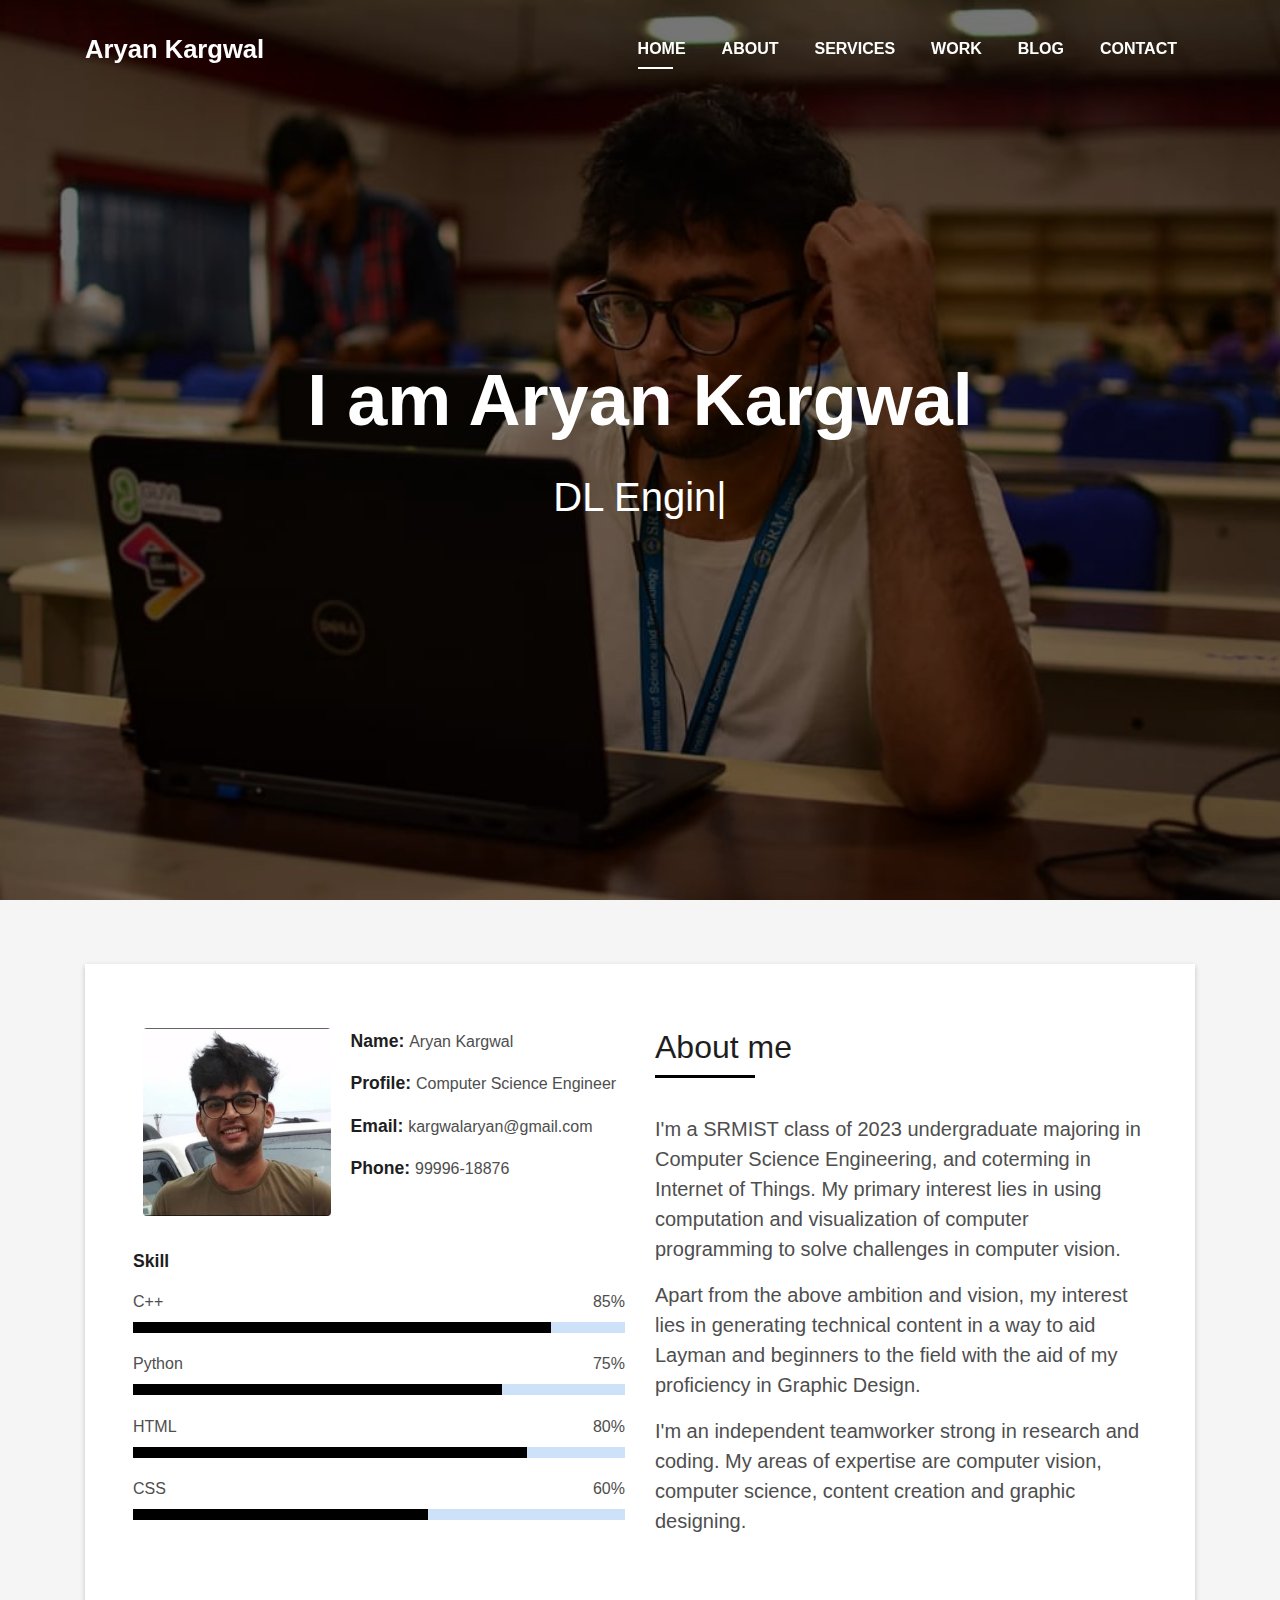
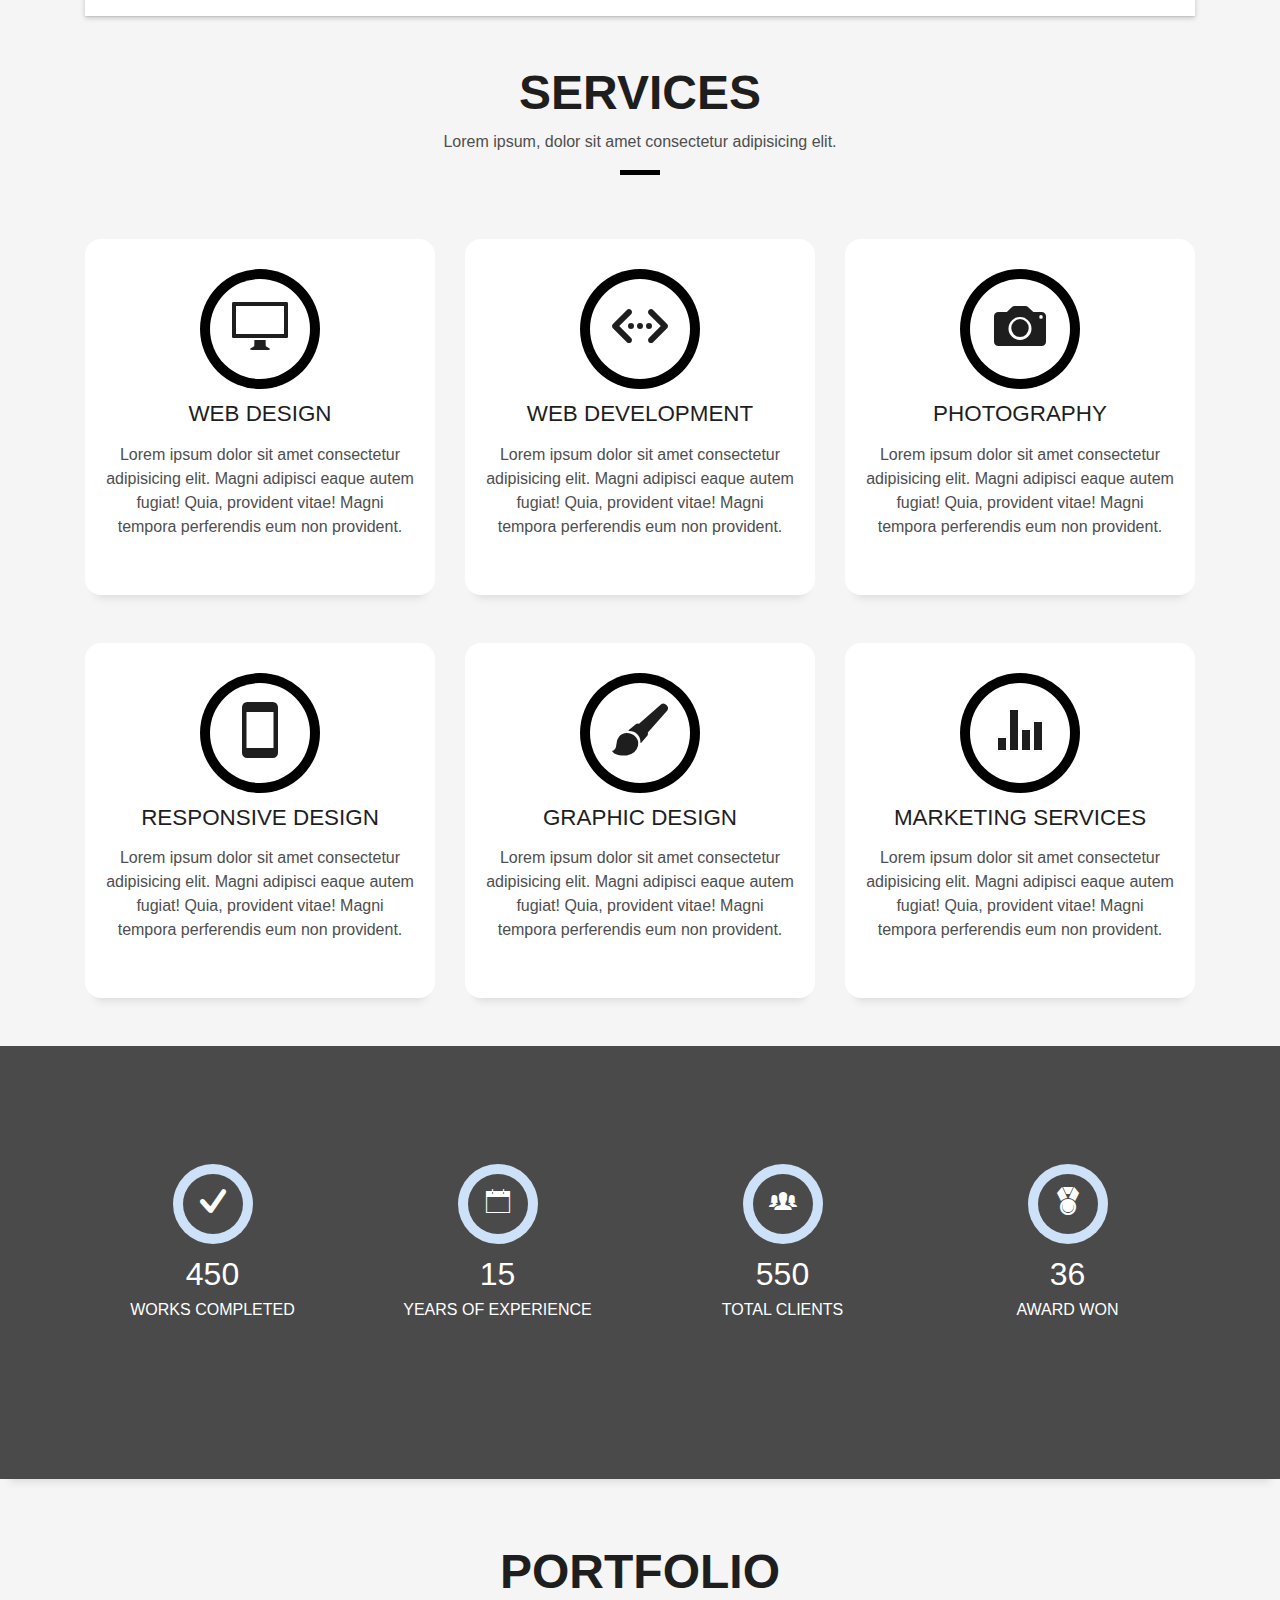
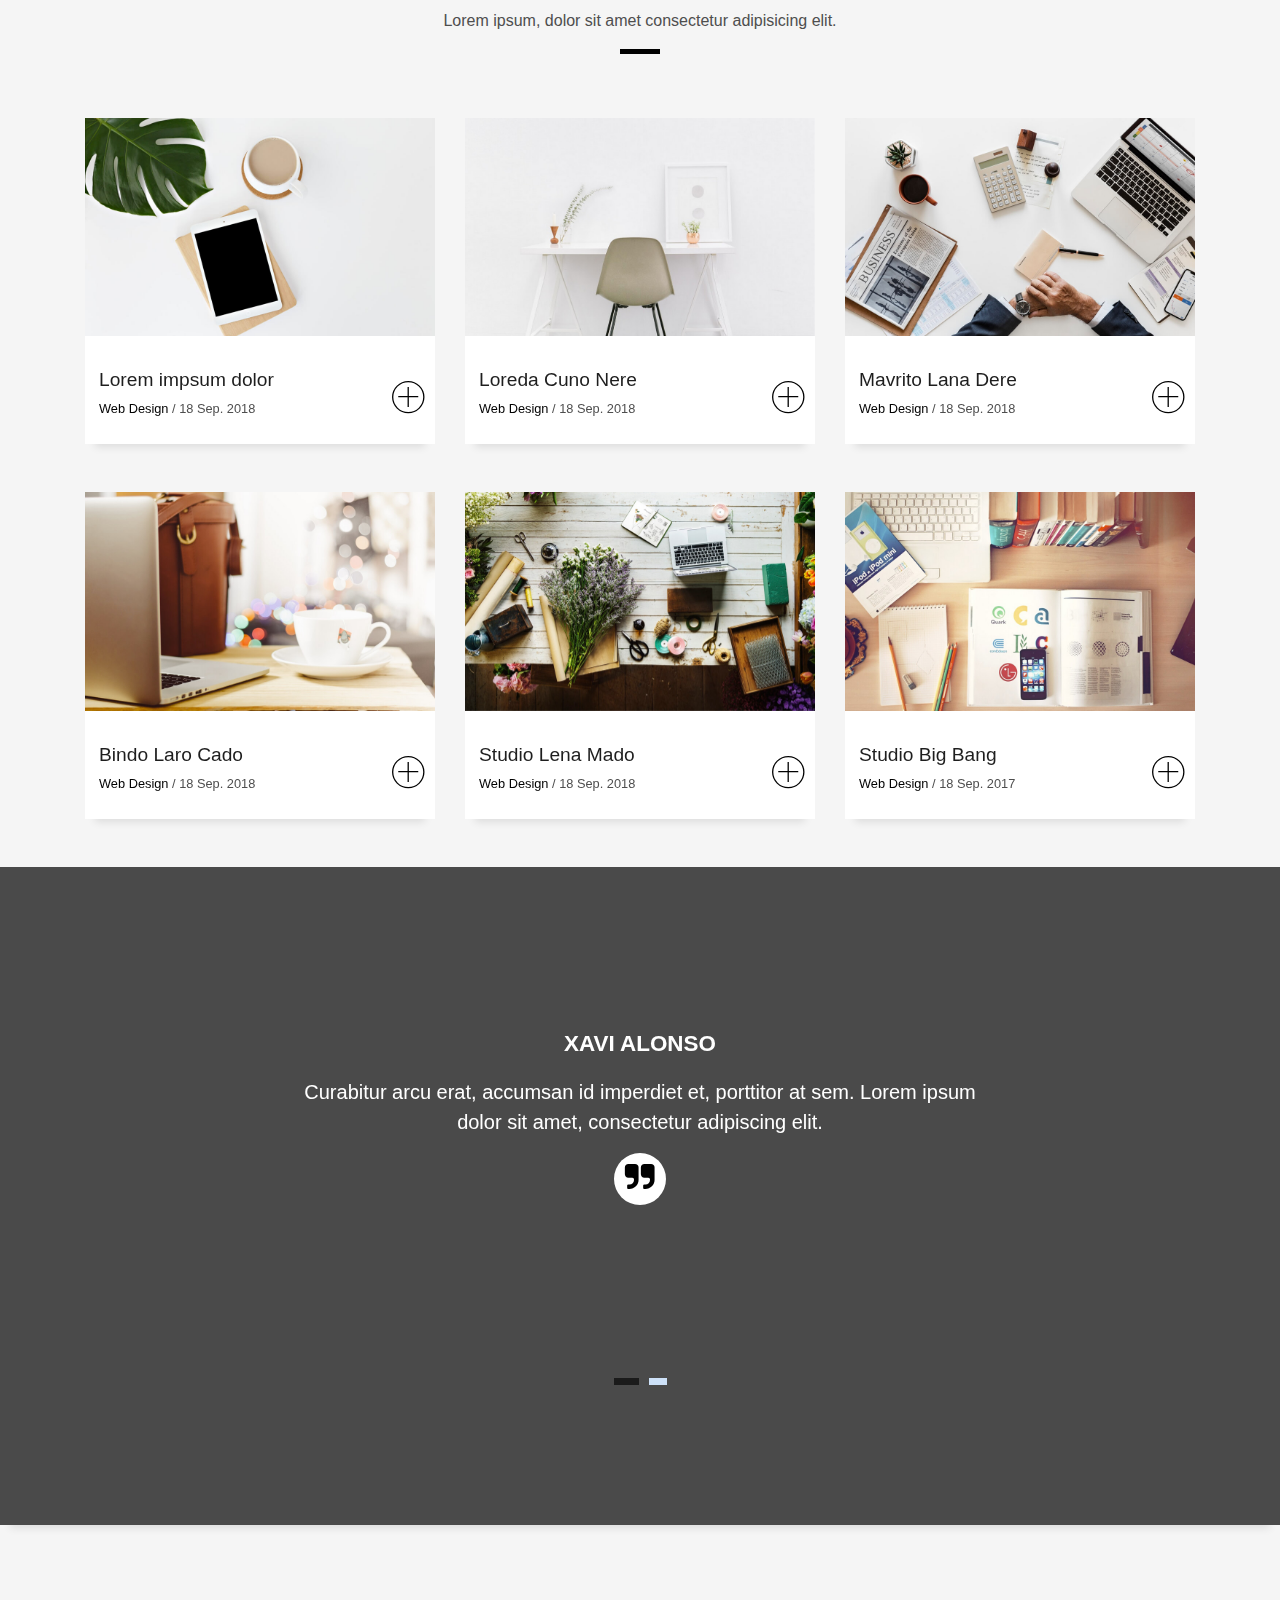
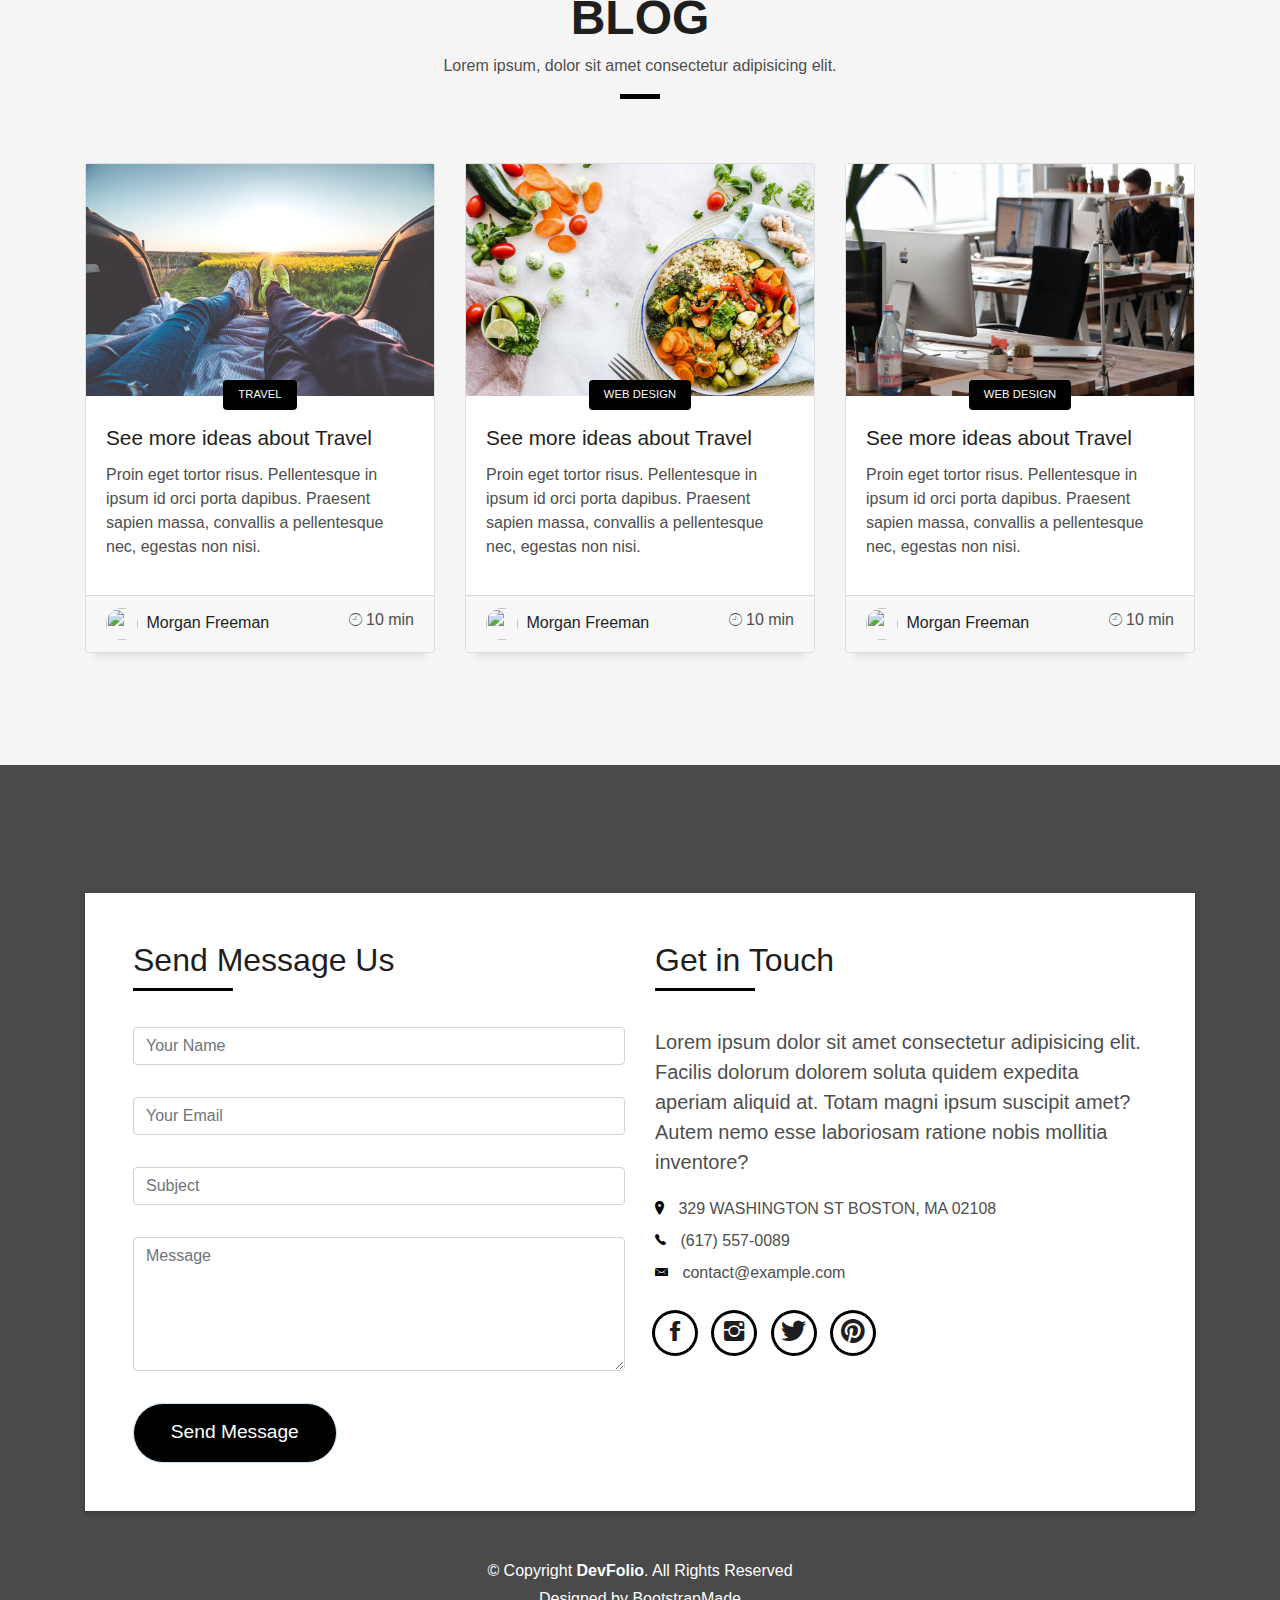
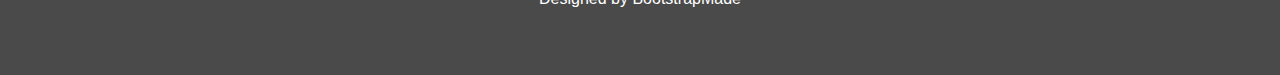
==== index.html @ 294b9dfe "about me added" ====
<!DOCTYPE html>
<html lang="en">
<head>
  <meta charset="utf-8">
  <title>Aryan Kargwal</title>
  <meta content="width=device-width, initial-scale=1.0" name="viewport">
  <meta content="" name="keywords">
  <meta content="" name="description">

  <!-- Favicons -->
  <link href="img/favicon.png" rel="icon">
  <link href="img/apple-touch-icon.png" rel="apple-touch-icon">

  <!-- Bootstrap CSS File -->
  <link href="lib/bootstrap/css/bootstrap.min.css" rel="stylesheet">

  <!-- Libraries CSS Files -->
  <link href="lib/font-awesome/css/font-awesome.min.css" rel="stylesheet">
  <link href="lib/animate/animate.min.css" rel="stylesheet">
  <link href="lib/ionicons/css/ionicons.min.css" rel="stylesheet">
  <link href="lib/owlcarousel/assets/owl.carousel.min.css" rel="stylesheet">
  <link href="lib/lightbox/css/lightbox.min.css" rel="stylesheet">

  <!-- Main Stylesheet File -->
  <link href="css/style.css" rel="stylesheet">

  <!-- =======================================================
    Theme Name: DevFolio
    Theme URL: https://bootstrapmade.com/devfolio-bootstrap-portfolio-html-template/
    Author: BootstrapMade.com
    License: https://bootstrapmade.com/license/
  ======================================================= -->
</head>

<body id="page-top">

  <!--/ Nav Star /-->
  <nav class="navbar navbar-b navbar-trans navbar-expand-md fixed-top" id="mainNav">
    <div class="container">
      <a class="navbar-brand js-scroll" href="#page-top">Aryan Kargwal</a>
      <button class="navbar-toggler collapsed" type="button" data-toggle="collapse" data-target="#navbarDefault"
        aria-controls="navbarDefault" aria-expanded="false" aria-label="Toggle navigation">
        <span></span>
        <span></span>
        <span></span>
      </button>
      <div class="navbar-collapse collapse justify-content-end" id="navbarDefault">
        <ul class="navbar-nav">
          <li class="nav-item">
            <a class="nav-link js-scroll active" href="#home">Home</a>
          </li>
          <li class="nav-item">
            <a class="nav-link js-scroll" href="#about">About</a>
          </li>
          <li class="nav-item">
            <a class="nav-link js-scroll" href="#service">Services</a>
          </li>
          <li class="nav-item">
            <a class="nav-link js-scroll" href="#work">Work</a>
          </li>
          <li class="nav-item">
            <a class="nav-link js-scroll" href="#blog">Blog</a>
          </li>
          <li class="nav-item">
            <a class="nav-link js-scroll" href="#contact">Contact</a>
          </li>
        </ul>
      </div>
    </div>
  </nav>
  <!--/ Nav End /-->

  <!--/ Intro Skew Star /-->
  <div id="home" class="intro route bg-image" style="background-image: url(img/landing.jpg)">
    <div class="overlay-itro"></div>
    <div class="intro-content display-table">
      <div class="table-cell">
        <div class="container">
          <!--<p class="display-6 color-d">Hello, world!</p>-->
          <h1 class="intro-title mb-4">I am Aryan Kargwal</h1>
          <p class="intro-subtitle"><span class="text-slider-items">DL Engineer,Software Engineer,Content Writer,Graphic Designer,Web Developer</span><strong class="text-slider"></strong></p>
          <!-- <p class="pt-3"><a class="btn btn-primary btn js-scroll px-4" href="#about" role="button">Learn More</a></p> -->
        </div>
      </div>
    </div>
  </div>
  <!--/ Intro Skew End /-->

  <section id="about" class="about-mf sect-pt4 route">
    <div class="container">
      <div class="row">
        <div class="col-sm-12">
          <div class="box-shadow-full">
            <div class="row">
              <div class="col-md-6">
                <div class="row">
                  <div class="col-sm-6 col-md-5">
                    <div class="about-img">
                      <img src="img/pfp.jpg" class="img-fluid rounded b-shadow-a" alt="">
                    </div>
                  </div>
                  <div class="col-sm-6 col-md-7">
                    <div class="about-info">
                      <p><span class="title-s">Name: </span> <span>Aryan Kargwal</span></p>
                      <p><span class="title-s">Profile: </span> <span>Computer Science Engineer</span></p>
                      <p><span class="title-s">Email: </span> <span>kargwalaryan@gmail.com</span></p>
                      <p><span class="title-s">Phone: </span> <span>99996-18876</span></p>
                    </div>
                  </div>
                </div>
                <div class="skill-mf">
                  <p class="title-s">Skill</p>
                  <span>C++</span> <span class="pull-right">85%</span>
                  <div class="progress">
                    <div class="progress-bar" role="progressbar" style="width: 85%;" aria-valuenow="85" aria-valuemin="0"
                      aria-valuemax="100"></div>
                  </div>
                  <span>Python</span> <span class="pull-right">75%</span>
                  <div class="progress">
                    <div class="progress-bar" role="progressbar" style="width: 75%" aria-valuenow="75" aria-valuemin="0"
                      aria-valuemax="100"></div>
                  </div>
                  <span>HTML</span> <span class="pull-right">80%</span>
                  <div class="progress">
                    <div class="progress-bar" role="progressbar" style="width: 80%" aria-valuenow="50" aria-valuemin="0"
                      aria-valuemax="100"></div>
                  </div>
                  <span>CSS</span> <span class="pull-right">60%</span>
                  <div class="progress">
                    <div class="progress-bar" role="progressbar" style="width: 60%" aria-valuenow="90" aria-valuemin="0"
                      aria-valuemax="100"></div>
                  </div>
                </div>
              </div>
              <div class="col-md-6">
                <div class="about-me pt-4 pt-md-0">
                  <div class="title-box-2">
                    <h5 class="title-left">
                      About me
                    </h5>
                  </div>
                  <p class="lead">
                    I'm a SRMIST class of 2023 undergraduate majoring in Computer Science Engineering, and coterming in Internet of Things. My primary interest lies in using computation and visualization of computer programming to solve challenges in computer vision.
                  </p>
                  <p class="lead">
                    Apart from the above ambition and vision, my interest lies in generating technical content in a way to aid Layman and beginners to the field with the aid of my proficiency in Graphic Design.
                  </p>
                  <p class="lead">
                    I'm an independent teamworker strong in research and coding. My areas of expertise are computer vision, computer science, content creation and graphic designing.
                  </p>
                </div>
              </div>
            </div>
          </div>
        </div>
      </div>
    </div>
  </section>

  <!--/ Section Services Star /-->
  <section id="service" class="services-mf route">
    <div class="container">
      <div class="row">
        <div class="col-sm-12">
          <div class="title-box text-center">
            <h3 class="title-a">
              Services
            </h3>
            <p class="subtitle-a">
              Lorem ipsum, dolor sit amet consectetur adipisicing elit.
            </p>
            <div class="line-mf"></div>
          </div>
        </div>
      </div>
      <div class="row">
        <div class="col-md-4">
          <div class="service-box">
            <div class="service-ico">
              <span class="ico-circle"><i class="ion-monitor"></i></span>
            </div>
            <div class="service-content">
              <h2 class="s-title">Web Design</h2>
              <p class="s-description text-center">
                Lorem ipsum dolor sit amet consectetur adipisicing elit. Magni adipisci eaque autem fugiat! Quia,
                provident vitae! Magni
                tempora perferendis eum non provident.
              </p>
            </div>
          </div>
        </div>
        <div class="col-md-4">
          <div class="service-box">
            <div class="service-ico">
              <span class="ico-circle"><i class="ion-code-working"></i></span>
            </div>
            <div class="service-content">
              <h2 class="s-title">Web Development</h2>
              <p class="s-description text-center">
                Lorem ipsum dolor sit amet consectetur adipisicing elit. Magni adipisci eaque autem fugiat! Quia,
                provident vitae! Magni
                tempora perferendis eum non provident.
              </p>
            </div>
          </div>
        </div>
        <div class="col-md-4">
          <div class="service-box">
            <div class="service-ico">
              <span class="ico-circle"><i class="ion-camera"></i></span>
            </div>
            <div class="service-content">
              <h2 class="s-title">Photography</h2>
              <p class="s-description text-center">
                Lorem ipsum dolor sit amet consectetur adipisicing elit. Magni adipisci eaque autem fugiat! Quia,
                provident vitae! Magni
                tempora perferendis eum non provident.
              </p>
            </div>
          </div>
        </div>
        <div class="col-md-4">
          <div class="service-box">
            <div class="service-ico">
              <span class="ico-circle"><i class="ion-android-phone-portrait"></i></span>
            </div>
            <div class="service-content">
              <h2 class="s-title">Responsive Design</h2>
              <p class="s-description text-center">
                Lorem ipsum dolor sit amet consectetur adipisicing elit. Magni adipisci eaque autem fugiat! Quia,
                provident vitae! Magni
                tempora perferendis eum non provident.
              </p>
            </div>
          </div>
        </div>
        <div class="col-md-4">
          <div class="service-box">
            <div class="service-ico">
              <span class="ico-circle"><i class="ion-paintbrush"></i></span>
            </div>
            <div class="service-content">
              <h2 class="s-title">Graphic Design</h2>
              <p class="s-description text-center">
                Lorem ipsum dolor sit amet consectetur adipisicing elit. Magni adipisci eaque autem fugiat! Quia,
                provident vitae! Magni
                tempora perferendis eum non provident.
              </p>
            </div>
          </div>
        </div>
        <div class="col-md-4">
          <div class="service-box">
            <div class="service-ico">
              <span class="ico-circle"><i class="ion-stats-bars"></i></span>
            </div>
            <div class="service-content">
              <h2 class="s-title">Marketing Services</h2>
              <p class="s-description text-center">
                Lorem ipsum dolor sit amet consectetur adipisicing elit. Magni adipisci eaque autem fugiat! Quia,
                provident vitae! Magni
                tempora perferendis eum non provident.
              </p>
            </div>
          </div>
        </div>
      </div>
    </div>
  </section>
  <!--/ Section Services End /-->

  <div class="section-counter paralax-mf bg-image" style="background-image: url(img/counters-bg.jpg)">
    <div class="overlay-mf"></div>
    <div class="container">
      <div class="row">
        <div class="col-sm-3 col-lg-3">
          <div class="counter-box">
            <div class="counter-ico">
              <span class="ico-circle"><i class="ion-checkmark-round"></i></span>
            </div>
            <div class="counter-num">
              <p class="counter">450</p>
              <span class="counter-text">WORKS COMPLETED</span>
            </div>
          </div>
        </div>
        <div class="col-sm-3 col-lg-3">
          <div class="counter-box pt-4 pt-md-0">
            <div class="counter-ico">
              <span class="ico-circle"><i class="ion-ios-calendar-outline"></i></span>
            </div>
            <div class="counter-num">
              <p class="counter">15</p>
              <span class="counter-text">YEARS OF EXPERIENCE</span>
            </div>
          </div>
        </div>
        <div class="col-sm-3 col-lg-3">
          <div class="counter-box pt-4 pt-md-0">
            <div class="counter-ico">
              <span class="ico-circle"><i class="ion-ios-people"></i></span>
            </div>
            <div class="counter-num">
              <p class="counter">550</p>
              <span class="counter-text">TOTAL CLIENTS</span>
            </div>
          </div>
        </div>
        <div class="col-sm-3 col-lg-3">
          <div class="counter-box pt-4 pt-md-0">
            <div class="counter-ico">
              <span class="ico-circle"><i class="ion-ribbon-a"></i></span>
            </div>
            <div class="counter-num">
              <p class="counter">36</p>
              <span class="counter-text">AWARD WON</span>
            </div>
          </div>
        </div>
      </div>
    </div>
  </div>

  <!--/ Section Portfolio Star /-->
  <section id="work" class="portfolio-mf sect-pt4 route">
    <div class="container">
      <div class="row">
        <div class="col-sm-12">
          <div class="title-box text-center">
            <h3 class="title-a">
              Portfolio
            </h3>
            <p class="subtitle-a">
              Lorem ipsum, dolor sit amet consectetur adipisicing elit.
            </p>
            <div class="line-mf"></div>
          </div>
        </div>
      </div>
      <div class="row">
        <div class="col-md-4">
          <div class="work-box">
            <a href="img/work-1.jpg" data-lightbox="gallery-mf">
              <div class="work-img">
                <img src="img/work-1.jpg" alt="" class="img-fluid">
              </div>
              <div class="work-content">
                <div class="row">
                  <div class="col-sm-8">
                    <h2 class="w-title">Lorem impsum dolor</h2>
                    <div class="w-more">
                      <span class="w-ctegory">Web Design</span> / <span class="w-date">18 Sep. 2018</span>
                    </div>
                  </div>
                  <div class="col-sm-4">
                    <div class="w-like">
                      <span class="ion-ios-plus-outline"></span>
                    </div>
                  </div>
                </div>
              </div>
            </a>
          </div>
        </div>
        <div class="col-md-4">
          <div class="work-box">
            <a href="img/work-2.jpg" data-lightbox="gallery-mf">
              <div class="work-img">
                <img src="img/work-2.jpg" alt="" class="img-fluid">
              </div>
              <div class="work-content">
                <div class="row">
                  <div class="col-sm-8">
                    <h2 class="w-title">Loreda Cuno Nere</h2>
                    <div class="w-more">
                      <span class="w-ctegory">Web Design</span> / <span class="w-date">18 Sep. 2018</span>
                    </div>
                  </div>
                  <div class="col-sm-4">
                    <div class="w-like">
                      <span class="ion-ios-plus-outline"></span>
                    </div>
                  </div>
                </div>
              </div>
            </a>
          </div>
        </div>
        <div class="col-md-4">
          <div class="work-box">
            <a href="img/work-3.jpg" data-lightbox="gallery-mf">
              <div class="work-img">
                <img src="img/work-3.jpg" alt="" class="img-fluid">
              </div>
              <div class="work-content">
                <div class="row">
                  <div class="col-sm-8">
                    <h2 class="w-title">Mavrito Lana Dere</h2>
                    <div class="w-more">
                      <span class="w-ctegory">Web Design</span> / <span class="w-date">18 Sep. 2018</span>
                    </div>
                  </div>
                  <div class="col-sm-4">
                    <div class="w-like">
                      <span class="ion-ios-plus-outline"></span>
                    </div>
                  </div>
                </div>
              </div>
            </a>
          </div>
        </div>
        <div class="col-md-4">
          <div class="work-box">
            <a href="img/work-4.jpg" data-lightbox="gallery-mf">
              <div class="work-img">
                <img src="img/work-4.jpg" alt="" class="img-fluid">
              </div>
              <div class="work-content">
                <div class="row">
                  <div class="col-sm-8">
                    <h2 class="w-title">Bindo Laro Cado</h2>
                    <div class="w-more">
                      <span class="w-ctegory">Web Design</span> / <span class="w-date">18 Sep. 2018</span>
                    </div>
                  </div>
                  <div class="col-sm-4">
                    <div class="w-like">
                      <span class="ion-ios-plus-outline"></span>
                    </div>
                  </div>
                </div>
              </div>
            </a>
          </div>
        </div>
        <div class="col-md-4">
          <div class="work-box">
            <a href="img/work-5.jpg" data-lightbox="gallery-mf">
              <div class="work-img">
                <img src="img/work-5.jpg" alt="" class="img-fluid">
              </div>
              <div class="work-content">
                <div class="row">
                  <div class="col-sm-8">
                    <h2 class="w-title">Studio Lena Mado</h2>
                    <div class="w-more">
                      <span class="w-ctegory">Web Design</span> / <span class="w-date">18 Sep. 2018</span>
                    </div>
                  </div>
                  <div class="col-sm-4">
                    <div class="w-like">
                      <span class="ion-ios-plus-outline"></span>
                    </div>
                  </div>
                </div>
              </div>
            </a>
          </div>
        </div>
        <div class="col-md-4">
          <div class="work-box">
            <a href="img/work-6.jpg" data-lightbox="gallery-mf">
              <div class="work-img">
                <img src="img/work-6.jpg" alt="" class="img-fluid">
              </div>
              <div class="work-content">
                <div class="row">
                  <div class="col-sm-8">
                    <h2 class="w-title">Studio Big Bang</h2>
                    <div class="w-more">
                      <span class="w-ctegory">Web Design</span> / <span class="w-date">18 Sep. 2017</span>
                    </div>
                  </div>
                  <div class="col-sm-4">
                    <div class="w-like">
                      <span class="ion-ios-plus-outline"></span>
                    </div>
                  </div>
                </div>
              </div>
            </a>
          </div>
        </div>
        
      </div>
    </div>
  </section>
  <!--/ Section Portfolio End /-->

  <!--/ Section Testimonials Star /-->
  <div class="testimonials paralax-mf bg-image" style="background-image: url(img/overlay-bg.jpg)">
    <div class="overlay-mf"></div>
    <div class="container">
      <div class="row">
        <div class="col-md-12">
          <div id="testimonial-mf" class="owl-carousel owl-theme">
            <div class="testimonial-box">
              <div class="author-test">
                <img src="img/testimonial-2.jpg" alt="" class="rounded-circle b-shadow-a">
                <span class="author">Xavi Alonso</span>
              </div>
              <div class="content-test">
                <p class="description lead">
                  Curabitur arcu erat, accumsan id imperdiet et, porttitor at sem. Lorem ipsum dolor sit amet,
                  consectetur adipiscing elit.
                </p>
                <span class="comit"><i class="fa fa-quote-right"></i></span>
              </div>
            </div>
            <div class="testimonial-box">
              <div class="author-test">
                <img src="img/testimonial-4.jpg" alt="" class="rounded-circle b-shadow-a">
                <span class="author">Marta Socrate</span>
              </div>
              <div class="content-test">
                <p class="description lead">
                  Curabitur arcu erat, accumsan id imperdiet et, porttitor at sem. Lorem ipsum dolor sit amet,
                  consectetur adipiscing elit.
                </p>
                <span class="comit"><i class="fa fa-quote-right"></i></span>
              </div>
            </div>
          </div>
        </div>
      </div>
    </div>
  </div>

  <!--/ Section Blog Star /-->
  <section id="blog" class="blog-mf sect-pt4 route">
    <div class="container">
      <div class="row">
        <div class="col-sm-12">
          <div class="title-box text-center">
            <h3 class="title-a">
              Blog
            </h3>
            <p class="subtitle-a">
              Lorem ipsum, dolor sit amet consectetur adipisicing elit.
            </p>
            <div class="line-mf"></div>
          </div>
        </div>
      </div>
      <div class="row">
        <div class="col-md-4">
          <div class="card card-blog">
            <div class="card-img">
              <a href="blog-single.html"><img src="img/post-1.jpg" alt="" class="img-fluid"></a>
            </div>
            <div class="card-body">
              <div class="card-category-box">
                <div class="card-category">
                  <h6 class="category">Travel</h6>
                </div>
              </div>
              <h3 class="card-title"><a href="blog-single.html">See more ideas about Travel</a></h3>
              <p class="card-description">
                Proin eget tortor risus. Pellentesque in ipsum id orci porta dapibus. Praesent sapien massa, convallis
                a pellentesque nec,
                egestas non nisi.
              </p>
            </div>
            <div class="card-footer">
              <div class="post-author">
                <a href="#">
                  <img src="img/testimonial-2.jpg" alt="" class="avatar rounded-circle">
                  <span class="author">Morgan Freeman</span>
                </a>
              </div>
              <div class="post-date">
                <span class="ion-ios-clock-outline"></span> 10 min
              </div>
            </div>
          </div>
        </div>
        <div class="col-md-4">
          <div class="card card-blog">
            <div class="card-img">
              <a href="blog-single.html"><img src="img/post-2.jpg" alt="" class="img-fluid"></a>
            </div>
            <div class="card-body">
              <div class="card-category-box">
                <div class="card-category">
                  <h6 class="category">Web Design</h6>
                </div>
              </div>
              <h3 class="card-title"><a href="blog-single.html">See more ideas about Travel</a></h3>
              <p class="card-description">
                Proin eget tortor risus. Pellentesque in ipsum id orci porta dapibus. Praesent sapien massa, convallis
                a pellentesque nec,
                egestas non nisi.
              </p>
            </div>
            <div class="card-footer">
              <div class="post-author">
                <a href="#">
                  <img src="img/testimonial-2.jpg" alt="" class="avatar rounded-circle">
                  <span class="author">Morgan Freeman</span>
                </a>
              </div>
              <div class="post-date">
                <span class="ion-ios-clock-outline"></span> 10 min
              </div>
            </div>
          </div>
        </div>
        <div class="col-md-4">
          <div class="card card-blog">
            <div class="card-img">
              <a href="blog-single.html"><img src="img/post-3.jpg" alt="" class="img-fluid"></a>
            </div>
            <div class="card-body">
              <div class="card-category-box">
                <div class="card-category">
                  <h6 class="category">Web Design</h6>
                </div>
              </div>
              <h3 class="card-title"><a href="blog-single.html">See more ideas about Travel</a></h3>
              <p class="card-description">
                Proin eget tortor risus. Pellentesque in ipsum id orci porta dapibus. Praesent sapien massa, convallis
                a pellentesque nec,
                egestas non nisi.
              </p>
            </div>
            <div class="card-footer">
              <div class="post-author">
                <a href="#">
                  <img src="img/testimonial-2.jpg" alt="" class="avatar rounded-circle">
                  <span class="author">Morgan Freeman</span>
                </a>
              </div>
              <div class="post-date">
                <span class="ion-ios-clock-outline"></span> 10 min
              </div>
            </div>
          </div>
        </div>
      </div>
    </div>
  </section>
  <!--/ Section Blog End /-->

  <!--/ Section Contact-Footer Star /-->
  <section class="paralax-mf footer-paralax bg-image sect-mt4 route" style="background-image: url(img/overlay-bg.jpg)">
    <div class="overlay-mf"></div>
    <div class="container">
      <div class="row">
        <div class="col-sm-12">
          <div class="contact-mf">
            <div id="contact" class="box-shadow-full">
              <div class="row">
                <div class="col-md-6">
                  <div class="title-box-2">
                    <h5 class="title-left">
                      Send Message Us
                    </h5>
                  </div>
                  <div>
                      <form action="" method="post" role="form" class="contactForm">
                      <div id="sendmessage">Your message has been sent. Thank you!</div>
                      <div id="errormessage"></div>
                      <div class="row">
                        <div class="col-md-12 mb-3">
                          <div class="form-group">
                            <input type="text" name="name" class="form-control" id="name" placeholder="Your Name" data-rule="minlen:4" data-msg="Please enter at least 4 chars" />
                            <div class="validation"></div>
                          </div>
                        </div>
                        <div class="col-md-12 mb-3">
                          <div class="form-group">
                            <input type="email" class="form-control" name="email" id="email" placeholder="Your Email" data-rule="email" data-msg="Please enter a valid email" />
                            <div class="validation"></div>
                          </div>
                        </div>
                        <div class="col-md-12 mb-3">
                            <div class="form-group">
                              <input type="text" class="form-control" name="subject" id="subject" placeholder="Subject" data-rule="minlen:4" data-msg="Please enter at least 8 chars of subject" />
                              <div class="validation"></div>
                            </div>
                        </div>
                        <div class="col-md-12 mb-3">
                          <div class="form-group">
                            <textarea class="form-control" name="message" rows="5" data-rule="required" data-msg="Please write something for us" placeholder="Message"></textarea>
                            <div class="validation"></div>
                          </div>
                        </div>
                        <div class="col-md-12">
                          <button type="submit" class="button button-a button-big button-rouded">Send Message</button>
                        </div>
                      </div>
                    </form>
                  </div>
                </div>
                <div class="col-md-6">
                  <div class="title-box-2 pt-4 pt-md-0">
                    <h5 class="title-left">
                      Get in Touch
                    </h5>
                  </div>
                  <div class="more-info">
                    <p class="lead">
                      Lorem ipsum dolor sit amet consectetur adipisicing elit. Facilis dolorum dolorem soluta quidem
                      expedita aperiam aliquid at.
                      Totam magni ipsum suscipit amet? Autem nemo esse laboriosam ratione nobis
                      mollitia inventore?
                    </p>
                    <ul class="list-ico">
                      <li><span class="ion-ios-location"></span> 329 WASHINGTON ST BOSTON, MA 02108</li>
                      <li><span class="ion-ios-telephone"></span> (617) 557-0089</li>
                      <li><span class="ion-email"></span> contact@example.com</li>
                    </ul>
                  </div>
                  <div class="socials">
                    <ul>
                      <li><a href=""><span class="ico-circle"><i class="ion-social-facebook"></i></span></a></li>
                      <li><a href=""><span class="ico-circle"><i class="ion-social-instagram"></i></span></a></li>
                      <li><a href=""><span class="ico-circle"><i class="ion-social-twitter"></i></span></a></li>
                      <li><a href=""><span class="ico-circle"><i class="ion-social-pinterest"></i></span></a></li>
                    </ul>
                  </div>
                </div>
              </div>
            </div>
          </div>
        </div>
      </div>
    </div>
    <footer>
      <div class="container">
        <div class="row">
          <div class="col-sm-12">
            <div class="copyright-box">
              <p class="copyright">&copy; Copyright <strong>DevFolio</strong>. All Rights Reserved</p>
              <div class="credits">
                <!--
                  All the links in the footer should remain intact.
                  You can delete the links only if you purchased the pro version.
                  Licensing information: https://bootstrapmade.com/license/
                  Purchase the pro version with working PHP/AJAX contact form: https://bootstrapmade.com/buy/?theme=DevFolio
                -->
                Designed by <a href="https://bootstrapmade.com/">BootstrapMade</a>
              </div>
            </div>
          </div>
        </div>
      </div>
    </footer>
  </section>
  <!--/ Section Contact-footer End /-->

  <a href="#" class="back-to-top"><i class="fa fa-chevron-up"></i></a>
  <div id="preloader"></div>

  <!-- JavaScript Libraries -->
  <script src="lib/jquery/jquery.min.js"></script>
  <script src="lib/jquery/jquery-migrate.min.js"></script>
  <script src="lib/popper/popper.min.js"></script>
  <script src="lib/bootstrap/js/bootstrap.min.js"></script>
  <script src="lib/easing/easing.min.js"></script>
  <script src="lib/counterup/jquery.waypoints.min.js"></script>
  <script src="lib/counterup/jquery.counterup.js"></script>
  <script src="lib/owlcarousel/owl.carousel.min.js"></script>
  <script src="lib/lightbox/js/lightbox.min.js"></script>
  <script src="lib/typed/typed.min.js"></script>
  <!-- Contact Form JavaScript File -->
  <script src="contactform/contactform.js"></script>

  <!-- Template Main Javascript File -->
  <script src="js/main.js"></script>

</body>
</html>
---- css/style.css ----
/*
  Theme Name: DevFolio
  Theme URL: https://bootstrapmade.com/devfolio-bootstrap-portfolio-html-template/
  Author: BootstrapMade.com
  License: https://bootstrapmade.com/license/
*/

/*======================================
//--//-->   STYLES GENERALES
======================================*/

body {
  background-color: #f5f5f5;
  color: #4e4e4e;
}

h1,
h2,
h3,
h4,
h5,
h6 {
  color: #1e1e1e;
}

a {
  color: #1e1e1e;
  transition: all 0.5s ease-in-out;
}

a:hover {
  color: #010101;
  text-decoration: none;
  transition: all 0.5s ease-in-out;
}

.p-r {
  position: relative;
}

.color-a {
  color: #010101;
}

.color-d {
  color: #f5f5f5;
}

.color-text-a {
  color: #4e4e4e;
}

.box-shadow,
.paralax-mf,
.service-box,
.work-box,
.card-blog {
  box-shadow: 0 13px 8px -10px rgba(0, 0, 0, 0.1);
}

.box-shadow-a,
.button:hover {
  box-shadow: 0 0 0 4px #cde1f8;
}

.display-5 {
  font-size: 2.5rem;
  font-weight: 300;
  line-height: 1.1;
}

.display-6 {
  font-size: 2rem;
  font-weight: 300;
  line-height: 1.1;
}

.avatar {
  width: 32px;
  height: 32px;
  margin-right: 4px;
  overflow: hidden;
}

.bg-image {
  background-repeat: no-repeat;
  background-attachment: fixed;
  background-size: cover;
  background-position: center center;
}

.overlay-mf {
  background-color: #010101;
}

.overlay-mf {
  position: absolute;
  top: 0;
  left: 0px;
  padding: 0;
  height: 100%;
  width: 100%;
  opacity: .7;
}

.paralax-mf {
  position: relative;
  padding: 8rem 0;
}

.display-table {
  width: 100%;
  height: 100%;
  display: table;
}

.table-cell {
  display: table-cell;
  vertical-align: middle;
}

/*--/ Sections /--*/

.sect-4 {
  padding: 4rem 0;
}

.sect-pt4 {
  padding-top: 4rem;
}

.sect-mt4 {
  margin-top: 4rem;
}

/*--/ Title s /--*/

.title-s {
  font-weight: 600;
  color: #1e1e1e;
  font-size: 1.1rem;
}

/*--/ Title A /--*/

.title-box {
  margin-bottom: 4rem;
}

.title-a {
  font-size: 3rem;
  font-weight: bold;
  text-transform: uppercase;
}

.subtitle-a {
  color: #4e4e4e;
}

.line-mf {
  width: 40px;
  height: 5px;
  background-color: #010101;
  margin: 0 auto;
}

/*--/ Title Left /--*/

.title-box-2 {
  margin-bottom: 3rem;
}

.title-left {
  font-size: 2rem;
  position: relative;
}

.title-left:before {
  content: '';
  position: absolute;
  height: 3px;
  background-color: #010101;
  width: 100px;
  bottom: -12px;
}

/*------/ Box /------*/

.box-pl2 {
  padding-left: 2rem;
}

.box-shadow-full {
  padding: 3rem 1.25rem;
  position: relative;
  background-color: #fff;
  margin-bottom: 3rem;
  z-index: 2;
  box-shadow: 0 1px 1px 0 rgba(0, 0, 0, 0.06), 0 2px 5px 0 rgba(0, 0, 0, 0.2);
}

/*------/ Socials /------*/

.socials {
  padding: 1.5rem 0;
}

.socials ul li {
  display: inline-block;
}

.socials .ico-circle {
  height: 40px;
  width: 40px;
  font-size: 1.7rem;
  border-radius: 50%;
  line-height: 1.4;
  margin: 0 15px 0 0;
  box-shadow: 0 0 0 3px #010101;
  transition: all 500ms ease;
}

.socials .ico-circle:hover {
  background-color: #010101;
  color: #fff;
  box-shadow: 0 0 0 3px #cde1f8;
  transition: all 500ms ease;
}

/*------/ Ul resect /------*/

.ul-resect,
.socials ul,
.list-ico,
.blog-wrapper .post-meta ul,
.box-comments .list-comments,
.widget-sidebar .list-sidebar,
.widget-tags ul {
  list-style: none;
  padding-left: 0;
  margin-bottom: 0;
}

.list-ico {
  line-height: 2;
}

.list-ico span {
  color: #010101;
  margin-right: 10px;
}

/*------/ Ico Circle /------*/

.ico-circle {
  height: 100px;
  width: 100px;
  font-size: 2rem;
  border-radius: 50%;
  line-height: 1.55;
  margin: 0 auto;
  text-align: center;
  box-shadow: 0 0 0 10px #010101;
  display: block;
}

/*------/ Owl Carousel /------*/

.owl-theme .owl-dots {
  text-align: center;
  margin-top: 18px;
}

.owl-theme .owl-dots .owl-dot {
  display: inline-block;
}

.owl-theme .owl-dots .owl-dot span {
  width: 18px;
  height: 7px;
  margin: 5px 5px;
  background: #cde1f8;
  border: 0px solid #cde1f8;
  display: block;
  transition: all 0.6s ease-in-out;
  cursor: pointer;
}

.owl-theme .owl-dots .owl-dot:hover span {
  background-color: #cde1f8;
}

.owl-theme .owl-dots .owl-dot.active span {
  background-color: #1B1B1B;
  width: 25px;
}

/*--/ Scrolltop s /--*/

.scrolltop-mf {
  position: relative;
  display: none;
}

.scrolltop-mf span {
  z-index: 999;
  position: fixed;
  width: 42px;
  height: 42px;
  background-color: #010101;
  opacity: .7;
  font-size: 1.6rem;
  line-height: 1.5;
  text-align: center;
  color: #fff;
  top: auto;
  left: auto;
  right: 30px;
  bottom: 50px;
  cursor: pointer;
  border-radius: 50%;
}

/* Back to top button */

.back-to-top {
  position: fixed;
  display: none;
  background: #010101;
  color: #fff;
  width: 44px;
  height: 44px;
  text-align: center;
  line-height: 1;
  font-size: 16px;
  border-radius: 50%;
  right: 15px;
  bottom: 15px;
  transition: background 0.5s;
  z-index: 11;
}

.back-to-top i {
  padding-top: 12px;
  color: #fff;
}

/* Prelaoder */

#preloader {
  position: fixed;
  top: 0;
  left: 0;
  right: 0;
  bottom: 0;
  z-index: 9999;
  overflow: hidden;
  background: #fff;
}

#preloader:before {
  content: "";
  position: fixed;
  top: calc(50% - 30px);
  left: calc(50% - 30px);
  border: 6px solid #f2f2f2;
  border-top: 6px solid #010101;
  border-radius: 50%;
  width: 60px;
  height: 60px;
  -webkit-animation: animate-preloader 1s linear infinite;
  animation: animate-preloader 1s linear infinite;
}

@-webkit-keyframes animate-preloader {
  0% {
    -webkit-transform: rotate(0deg);
    transform: rotate(0deg);
  }

  100% {
    -webkit-transform: rotate(360deg);
    transform: rotate(360deg);
  }
}

@keyframes animate-preloader {
  0% {
    -webkit-transform: rotate(0deg);
    transform: rotate(0deg);
  }

  100% {
    -webkit-transform: rotate(360deg);
    transform: rotate(360deg);
  }
}

/*======================================
//--//-->   NAVBAR
======================================*/

.navbar-b {
  transition: all .5s ease-in-out;
  background-color: transparent;
  padding-top: 1.563rem;
  padding-bottom: 1.563rem;
}

.navbar-b.navbar-reduce {
  box-shadow: 0px 6px 9px 0px rgba(0, 0, 0, 0.06);
}

.navbar-b.navbar-trans .nav-item,
.navbar-b.navbar-reduce .nav-item {
  position: relative;
  padding-right: 10px;
  padding-left: 0;
}

.navbar-b.navbar-trans .nav-link,
.navbar-b.navbar-reduce .nav-link {
  color: #fff;
  text-transform: uppercase;
  font-weight: 600;
}

.navbar-b.navbar-trans .nav-link:before,
.navbar-b.navbar-reduce .nav-link:before {
  content: '';
  position: absolute;
  margin-left: 0px;
  width: 0%;
  bottom: 0;
  left: 0;
  height: 2px;
  transition: all 500ms ease;
}

.navbar-b.navbar-trans .nav-link:hover,
.navbar-b.navbar-reduce .nav-link:hover {
  color: #1B1B1B;
}

.navbar-b.navbar-trans .nav-link:hover:before,
.navbar-b.navbar-reduce .nav-link:hover:before {
  width: 35px;
}

.navbar-b.navbar-trans .show>.nav-link:before,
.navbar-b.navbar-trans .active>.nav-link:before,
.navbar-b.navbar-trans .nav-link.show:before,
.navbar-b.navbar-trans .nav-link.active:before,
.navbar-b.navbar-reduce .show>.nav-link:before,
.navbar-b.navbar-reduce .active>.nav-link:before,
.navbar-b.navbar-reduce .nav-link.show:before,
.navbar-b.navbar-reduce .nav-link.active:before {
  width: 35px;
}

.navbar-b.navbar-trans .nav-link:before {
  background-color: #fff;
}

.navbar-b.navbar-trans .nav-link:hover {
  color: #fff;
}

.navbar-b.navbar-trans .show>.nav-link,
.navbar-b.navbar-trans .active>.nav-link,
.navbar-b.navbar-trans .nav-link.show,
.navbar-b.navbar-trans .nav-link.active {
  color: #fff;
}

.navbar-b.navbar-reduce {
  transition: all .5s ease-in-out;
  background-color: #fff;
  padding-top: 15px;
  padding-bottom: 15px;
}

.navbar-b.navbar-reduce .nav-link {
  color: #010101;
}

.navbar-b.navbar-reduce .nav-link:before {
  background-color: #010101;
}

.navbar-b.navbar-reduce .nav-link:hover {
  color: #010101;
}

.navbar-b.navbar-reduce .show>.nav-link,
.navbar-b.navbar-reduce .active>.nav-link,
.navbar-b.navbar-reduce .nav-link.show,
.navbar-b.navbar-reduce .nav-link.active {
  color: #010101;
}

.navbar-b.navbar-reduce .navbar-brand {
  color: #010101;
}

.navbar-b.navbar-reduce .navbar-toggler span {
  background-color: #1B1B1B;
}

.navbar-b .navbar-brand {
  color: #fff;
  font-size: 1.6rem;
  font-weight: 600;
}

.navbar-b .navbar-nav .dropdown-item.show .dropdown-menu,
.navbar-b .dropdown.show .dropdown-menu,
.navbar-b .dropdown-btn.show .dropdown-menu {
  -webkit-transform: translate3d(0px, 0px, 0px);
  transform: translate3d(0px, 0px, 0px);
  visibility: visible !important;
}

.navbar-b .dropdown-menu {
  margin: 1.12rem 0 0;
  border-radius: 0;
}

.navbar-b .dropdown-menu .dropdown-item {
  padding: .7rem 1.7rem;
  transition: all 500ms ease;
}

.navbar-b .dropdown-menu .dropdown-item:hover {
  background-color: #010101;
  color: #fff;
  transition: all 500ms ease;
}

.navbar-b .dropdown-menu .dropdown-item.active {
  background-color: #010101;
}

/*--/ Hamburger Navbar /--*/

.navbar-toggler {
  position: relative;
}

.navbar-toggler:focus,
.navbar-toggler:active {
  outline: 0;
}

.navbar-toggler span {
  display: block;
  background-color: #fff;
  height: 3px;
  width: 25px;
  margin-top: 4px;
  margin-bottom: 4px;
  -webkit-transform: rotate(0deg);
  transform: rotate(0deg);
  left: 0;
  opacity: 1;
}

.navbar-toggler span:nth-child(1),
.navbar-toggler span:nth-child(3) {
  transition: -webkit-transform .35s ease-in-out;
  transition: transform .35s ease-in-out;
  transition: transform .35s ease-in-out, -webkit-transform .35s ease-in-out;
}

.navbar-toggler:not(.collapsed) span:nth-child(1) {
  position: absolute;
  left: 12px;
  top: 10px;
  -webkit-transform: rotate(135deg);
  transform: rotate(135deg);
  opacity: 0.9;
}

.navbar-toggler:not(.collapsed) span:nth-child(2) {
  height: 12px;
  visibility: hidden;
  background-color: transparent;
}

.navbar-toggler:not(.collapsed) span:nth-child(3) {
  position: absolute;
  left: 12px;
  top: 10px;
  -webkit-transform: rotate(-135deg);
  transform: rotate(-135deg);
  opacity: 0.9;
}

/*======================================
//--//-->   INTRO
======================================*/

.intro {
  height: 100vh;
  position: relative;
  color: #fff;
}

.intro .intro-content {
  text-align: center;
  position: absolute;
}

.intro .overlay-itro {
  background-color: rgba(0, 0, 0, 0.6);
  position: absolute;
  top: 0;
  left: 0px;
  padding: 0;
  height: 100%;
  width: 100%;
  opacity: .9;
}

.intro .intro-title {
  color: #fff;
  font-weight: 600;
  font-size: 3rem;
}

.intro .intro-subtitle {
  font-size: 1.5rem;
  font-weight: 300;
}

.intro .text-slider-items {
  display: none;
}

.intro-single {
  height: 350px;
}

.intro-single .intro-content {
  margin-top: 30px;
}

.intro-single .intro-title {
  text-transform: uppercase;
  font-size: 3rem;
}

.intro-single .breadcrumb {
  background-color: transparent;
  color: #000000;
}

.intro-single .breadcrumb .breadcrumb-item:before {
  color: #cde1f8;
}

.intro-single .breadcrumb .breadcrumb-item.active {
  color: #cde1f8;
}

.intro-single .breadcrumb a {
  color: #fff;
}

/*======================================
//--//-->   ABOUT
======================================*/

.about-mf .box-shadow-full {
  padding-top: 4rem;
  padding-bottom: 4rem;
}

.about-mf .about-img {
  margin-bottom: 2rem;
}

.about-mf .about-img img {
  margin-left: 10px;
}

.skill-mf span {
  color: #4e4e4e;
}

.skill-mf .progress {
  background-color: #cde1f8;
  margin: .5rem 0 1.2rem 0;
  border-radius: 0;
  height: .7rem;
}

.skill-mf .progress .progress-bar {
  height: .7rem;
  background-color: #000000;
}

/*======================================
//--//-->   SERVICES
======================================*/

.service-box {
  background-color: #fff;
  padding: 2.5rem 1.3rem;
  border-radius: 1rem;
  margin-bottom: 3rem;
}

.service-box:hover .ico-circle {
  transition: all 500ms ease;
  color: #fff;
  background-color: #010101;
  box-shadow: 0 0 0 10px #cde1f8;
}

.service-box .service-ico {
  margin-bottom: 1rem;
  color: #1e1e1e;
}

.service-box .ico-circle {
  transition: all 500ms ease;
  font-size: 4rem;
}

.service-box .s-title {
  font-size: 1.4rem;
  text-transform: uppercase;
  text-align: center;
  padding: .4rem 0;
}

.service-box .s-description {
  color: #4e4e4e;
}

/*======================================
//--//-->   COUNTER
======================================*/

.counter-box {
  color: #fff;
  text-align: center;
}

.counter-ico {
  margin-bottom: 1rem;
}

.counter-ico .ico-circle {
  height: 60px;
  width: 60px;
  line-height: 1.8;
  box-shadow: 0 0 0 10px #cde1f8;
}

.counter-num .counter {
  font-size: 2rem;
  margin-bottom: 0;
}

/*======================================
//--//-->   PORTFOLIO
======================================*/

.work-box {
  margin-bottom: 3rem;
  -webkit-backface-visibility: hidden;
  backface-visibility: hidden;
  background-color: #fff;
}

.work-box:hover img {
  -webkit-transform: scale(1.3);
  transform: scale(1.3);
}

.work-img {
  display: block;
  overflow: hidden;
}

.work-img img {
  transition: all 1s;
}

.work-content {
  padding: 2rem 3% 1rem 4%;
}

.work-content .w-more {
  color: #4e4e4e;
  font-size: .8rem;
}

.work-content .w-more .w-ctegory {
  color: #010101;
}

.work-content .w-like {
  font-size: 2.5rem;
  color: #010101;
  float: right;
}

.work-content .w-like a {
  color: #010101;
}

.work-content .w-like .num-like {
  font-size: .7rem;
}

.w-title {
  font-size: 1.2rem;
}

/*======================================
//--//-->   TESTIMONIALS
======================================*/

.testimonials .owl-carousel .owl-item img {
  width: auto;
}

.testimonial-box {
  color: #fff;
  text-align: center;
}

.testimonial-box .author-test {
  margin-top: 1rem;
}

.testimonial-box .author-test img {
  margin: 0 auto;
}

.testimonial-box .author {
  color: #fff;
  text-transform: uppercase;
  font-weight: 600;
  margin: 1rem 0;
  display: block;
  font-size: 1.4rem;
}

.testimonial-box .comit {
  font-size: 2rem;
  color: #010101;
  background-color: #fff;
  width: 52px;
  height: 52px;
  display: block;
  margin: 0 auto;
  border-radius: 50%;
  line-height: 1.6;
}

/*======================================
//--//-->   BLOG
======================================*/

.card-blog .card-body {
  position: relative;
}

.card-blog .card-category-box {
  position: absolute;
  text-align: center;
  top: -16px;
  left: 15px;
  right: 15px;
  line-height: 25px;
  overflow: hidden;
}

.card-blog .card-category {
  display: inline-block;
  color: #fff;
  padding: 0 15px 5px;
  overflow: hidden;
  background-color: #010101;
  border-radius: 4px;
}

.card-blog .card-category .category {
  color: #fff;
  display: inline-block;
  text-transform: uppercase;
  font-size: .7rem;
  letter-spacing: .1px;
  margin-bottom: 0;
}

.card-blog .card-title {
  font-size: 1.3rem;
  margin-top: .6rem;
}

.card-blog .card-description {
  color: #4e4e4e;
}

.card-blog .post-author {
  display: inline-block;
}

.card-blog .post-date {
  color: #4e4e4e;
  display: inline-block;
  float: right;
}

/*======================================
//--//-->   BLOG-SINGLE
======================================*/

.post-box,
.form-comments,
.box-comments,
.widget-sidebar {
  padding: 2rem;
  background-color: #fff;
  margin-bottom: 3rem;
}

.blog-wrapper .article-title {
  font-size: 1.5rem;
}

.blog-wrapper .post-meta {
  margin: 1rem 0;
}

.blog-wrapper .post-meta ul {
  border-left: 4px solid #010101;
  margin-top: 1rem;
}

.blog-wrapper .post-meta ul li {
  display: inline-block;
  margin-left: 15px;
}

.blog-wrapper .post-meta ul a {
  color: #010101;
}

.blog-wrapper .post-meta ul span {
  color: #1e1e1e;
}

.blog-wrapper .blockquote {
  border-left: 4px solid #010101;
  padding: 18px;
  font-style: italic;
}

/*------/ Comments /------*/

.box-comments .list-comments li {
  padding-bottom: 40px;
}

.box-comments .list-comments .comment-avatar {
  display: table-cell;
  vertical-align: top;
}

.box-comments .list-comments .comment-avatar img {
  width: 80px;
  height: 80px;
}

.box-comments .list-comments .comment-author {
  font-size: 1.3rem;
}

.box-comments .list-comments .comment-details {
  display: table-cell;
  vertical-align: top;
  padding-left: 25px;
}

.box-comments .list-comments a {
  color: #0078ff;
}

.box-comments .list-comments span {
  color: #1e1e1e;
  font-style: italic;
}

.box-comments .comment-children {
  margin-left: 40px;
}

/*------/ Sidebar /------*/

.widget-sidebar .sidebar-title {
  font-size: 1.6rem;
  font-weight: 600;
  border-left: 5px solid #010101;
  padding-left: 15px;
  text-transform: uppercase;
  margin-bottom: 1.5rem;
}

.widget-sidebar .list-sidebar li {
  position: relative;
  padding: 6px 0 6px 24px;
}

.widget-sidebar .list-sidebar li:before {
  position: absolute;
  content: "";
  width: 10px;
  height: 1px;
  left: 0;
  background-color: #010101;
  top: 20px;
}

.sidebar-search input {
  background-color: #fff;
  border-radius: 0;
  transition: all 0.5s ease-in-out;
}

.sidebar-search .btn-search {
  background-color: #010101;
  border-color: #010101;
  border-radius: 0;
  padding-left: 20px;
  padding-right: 20px;
}

.widget-tags ul li {
  display: inline-block;
  background-color: #010101;
  padding: .2rem .6rem;
  margin-bottom: .5rem;
  border-radius: 15px;
}

.widget-tags ul li a {
  color: #fff;
}

/*======================================
//--//-->   CONTACT
======================================*/

.footer-paralax {
  padding: 4rem 0 0 0;
}

.contact-mf {
  margin-top: 4rem;
}

/*======================================
//--//-->   FOOTER
======================================*/

footer {
  text-align: center;
  color: #fff;
  padding-bottom: 4rem;
}

footer .copyright {
  margin-bottom: .3rem;
}

footer .credits {
  margin-bottom: 0;
}

footer .credits a {
  color: #fff;
}

/*======================================
//--//-->   CONtaCT FORM
======================================*/

#sendmessage {
  color: #0078ff;
  border: 1px solid #0078ff;
  display: none;
  text-align: center;
  padding: 15px;
  font-weight: 600;
  margin-bottom: 15px;
}

#errormessage {
  color: red;
  display: none;
  border: 1px solid red;
  text-align: center;
  padding: 15px;
  font-weight: 600;
  margin-bottom: 15px;
}

#sendmessage.show,
#errormessage.show,
.show {
  display: block;
}

.validation {
  color: red;
  display: none;
  margin: 0 0 20px;
  font-weight: 400;
  font-size: 13px;
}

/*======================================
//--//-->   BUTTON
======================================*/

.button {
  display: inline-block;
  padding: .3rem .6rem;
  text-align: center;
  vertical-align: middle;
  -webkit-user-select: none;
  -moz-user-select: none;
  -ms-user-select: none;
  user-select: none;
  font-size: 1rem;
  border-radius: .3rem;
  border: 1px solid transparent;
  transition: all 500ms ease;
  cursor: pointer;
}

.button:focus {
  outline: 0;
}

.button:hover {
  background-color: #010101;
  color: #fff;
  transition: all 500ms ease;
}

.button-a {
  background-color: #010101;
  color: #fff;
  border-color: #cde1f8;
}

.button-big {
  padding: .9rem 2.3rem;
  font-size: 1.2rem;
}

.button-rouded {
  border-radius: 5rem;
}

.btn-lg {
  padding: .5rem 1rem;
  font-size: 1.25rem;
  line-height: 1.5;
  border-radius: .3rem;
}

@media (min-width: 577px) {
  .counter-box {
    margin-bottom: 1.8rem;
  }
}

@media (min-width: 767px) {
  .about-mf .box-pl2 {
    margin-top: 3rem;
    padding-left: 0rem;
  }

  .card-blog {
    margin-bottom: 3rem;
  }

  .contact-mf .box-pl2 {
    margin-top: 3rem;
    padding-left: 0rem;
  }
}

@media (min-width: 768px) {
  .box-shadow-full {
    padding: 3rem;
  }

  .navbar-b.navbar-trans .nav-item,
  .navbar-b.navbar-reduce .nav-item {
    padding-left: 10px;
  }

  .navbar-b.navbar-trans .nav-link:before,
  .navbar-b.navbar-reduce .nav-link:before {
    margin-left: 18px;
  }

  .intro .intro-title {
    font-size: 4.5rem;
  }

  .intro .intro-subtitle {
    font-size: 2.5rem;
  }

  .intro-single .intro-title {
    font-size: 3.5rem;
  }

  .testimonial-box .description {
    padding: 0 5rem;
  }

  .post-box,
  .form-comments,
  .box-comments,
  .widget-sidebar {
    padding: 3rem;
  }

  .blog-wrapper .article-title {
    font-size: 1.9rem;
  }

  .box-comments .list-comments .comment-author {
    font-size: 1.5rem;
  }
}

@media (min-width: 992px) {
  .testimonial-box .description {
    padding: 0 8rem;
  }
}

@media (min-width: 1200px) {
  .testimonial-box .description {
    padding: 0 13rem;
  }
}

@media (max-width: 1024px) {
  .bg-image {
    background-attachment: scroll;
  }
}

@media (max-width: 768px) {
  .back-to-top {
    bottom: 15px;
  }
}
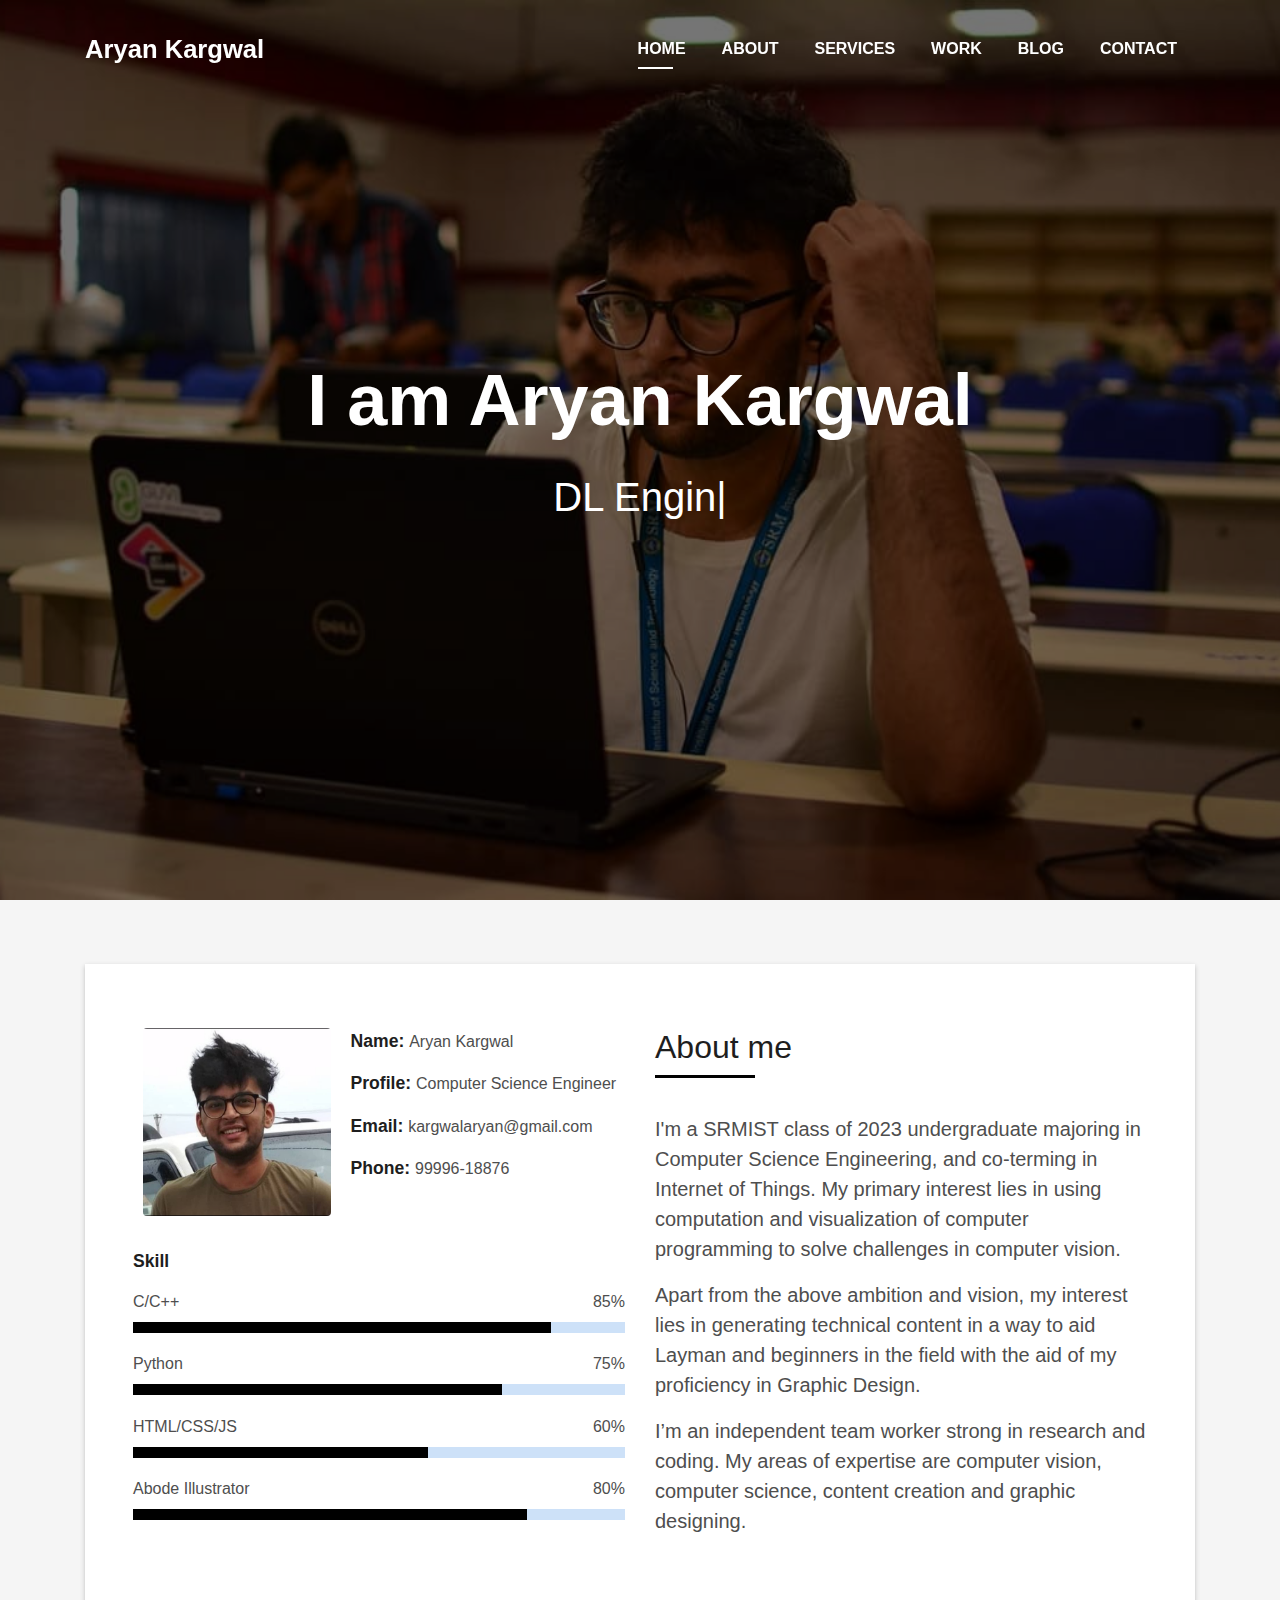
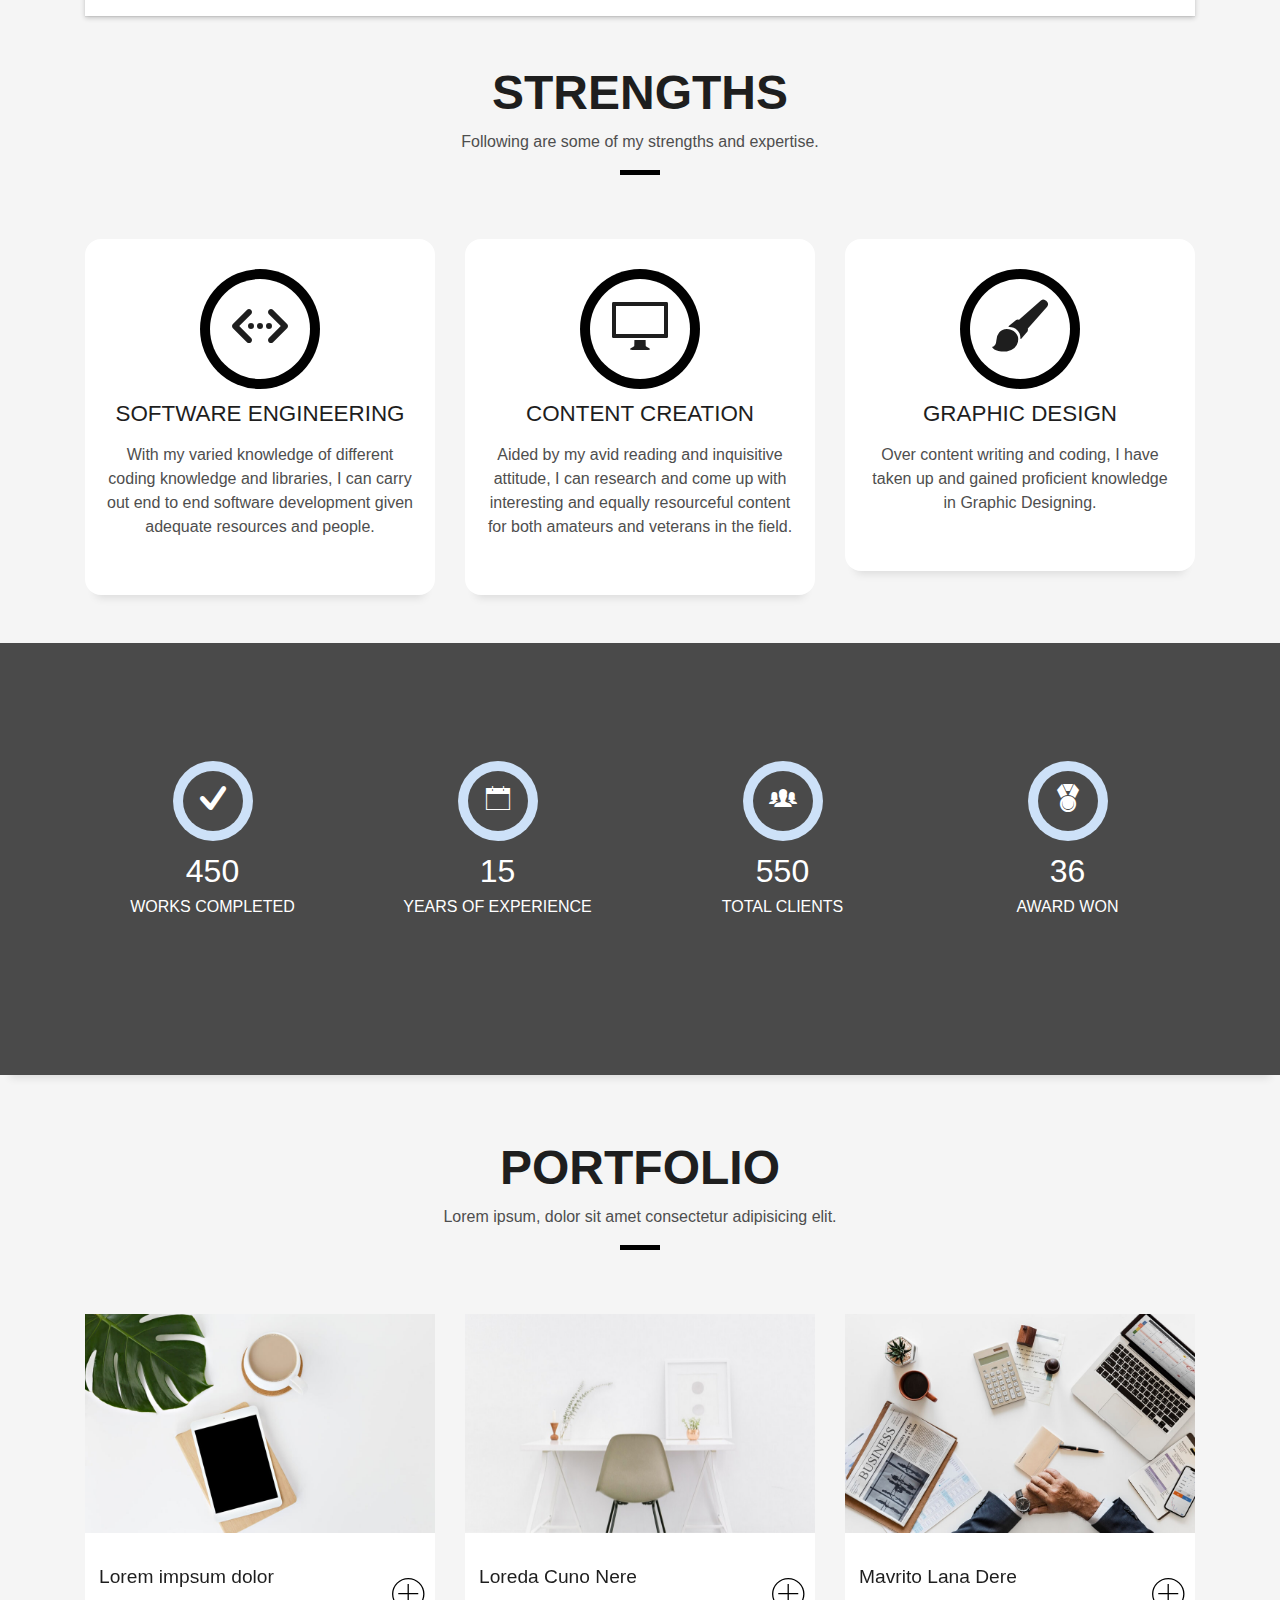
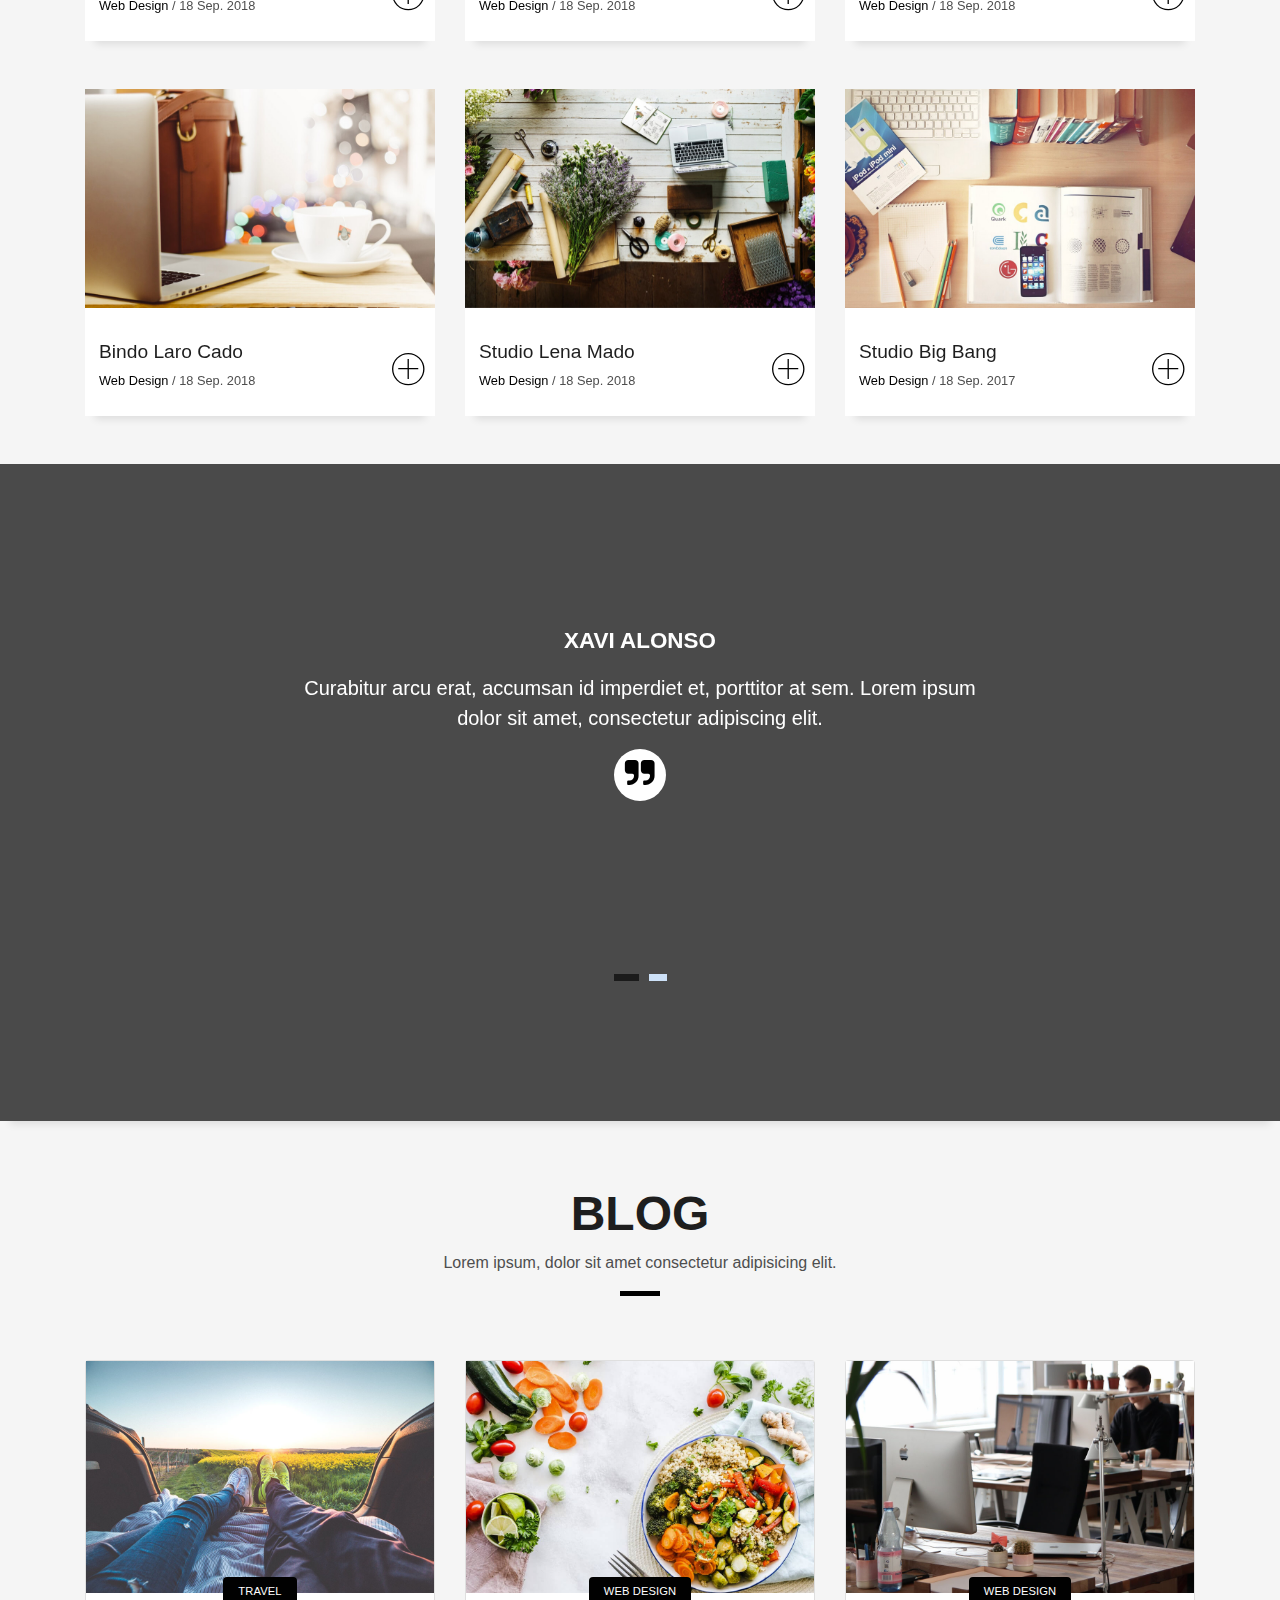
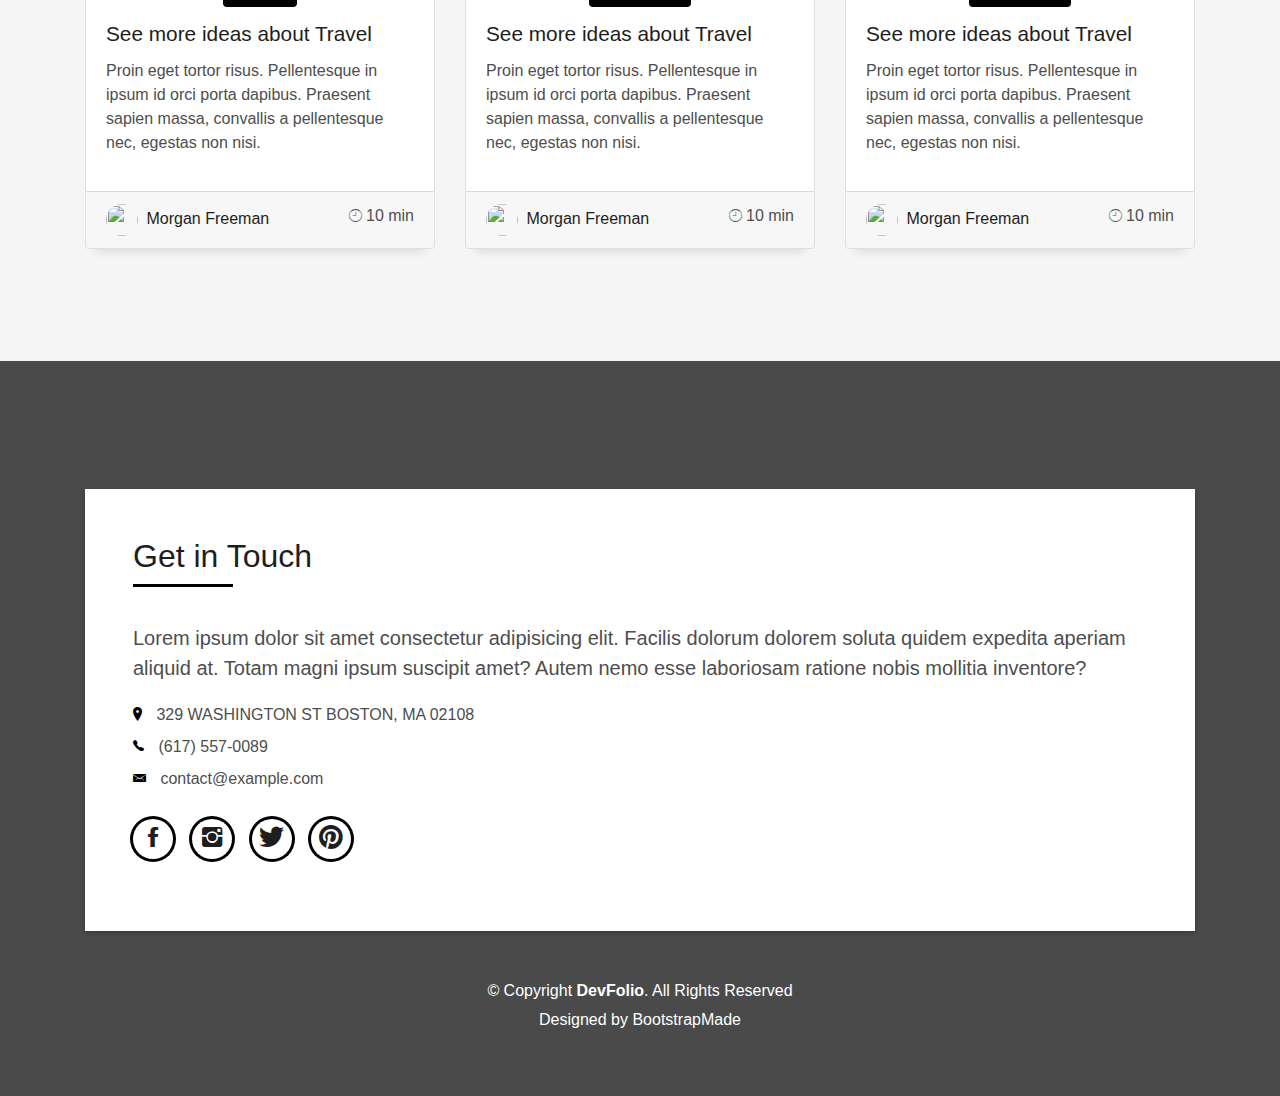
==== commit 5fc8c378: "strengths added" ====
--- a/index.html
+++ b/index.html
@@ -110,7 +110,7 @@
                 </div>
                 <div class="skill-mf">
                   <p class="title-s">Skill</p>
-                  <span>C++</span> <span class="pull-right">85%</span>
+                  <span>C/C++</span> <span class="pull-right">85%</span>
                   <div class="progress">
                     <div class="progress-bar" role="progressbar" style="width: 85%;" aria-valuenow="85" aria-valuemin="0"
                       aria-valuemax="100"></div>
@@ -120,14 +120,14 @@
                     <div class="progress-bar" role="progressbar" style="width: 75%" aria-valuenow="75" aria-valuemin="0"
                       aria-valuemax="100"></div>
                   </div>
-                  <span>HTML</span> <span class="pull-right">80%</span>
+                  <span>HTML/CSS/JS</span> <span class="pull-right">60%</span>
                   <div class="progress">
-                    <div class="progress-bar" role="progressbar" style="width: 80%" aria-valuenow="50" aria-valuemin="0"
+                    <div class="progress-bar" role="progressbar" style="width: 60%" aria-valuenow="50" aria-valuemin="0"
                       aria-valuemax="100"></div>
                   </div>
-                  <span>CSS</span> <span class="pull-right">60%</span>
+                  <span>Abode Illustrator</span> <span class="pull-right">80%</span>
                   <div class="progress">
-                    <div class="progress-bar" role="progressbar" style="width: 60%" aria-valuenow="90" aria-valuemin="0"
+                    <div class="progress-bar" role="progressbar" style="width: 80%" aria-valuenow="90" aria-valuemin="0"
                       aria-valuemax="100"></div>
                   </div>
                 </div>
@@ -140,13 +140,13 @@
                     </h5>
                   </div>
                   <p class="lead">
-                    I'm a SRMIST class of 2023 undergraduate majoring in Computer Science Engineering, and coterming in Internet of Things. My primary interest lies in using computation and visualization of computer programming to solve challenges in computer vision.
+                    I'm a SRMIST class of 2023 undergraduate majoring in Computer Science Engineering, and co-terming in Internet of Things. My primary interest lies in using computation and visualization of computer programming to solve challenges in computer vision.
                   </p>
                   <p class="lead">
-                    Apart from the above ambition and vision, my interest lies in generating technical content in a way to aid Layman and beginners to the field with the aid of my proficiency in Graphic Design.
+                    Apart from the above ambition and vision, my interest lies in generating technical content in a way to aid Layman and beginners in the field with the aid of my proficiency in Graphic Design.
                   </p>
                   <p class="lead">
-                    I'm an independent teamworker strong in research and coding. My areas of expertise are computer vision, computer science, content creation and graphic designing.
+                    I’m an independent team worker strong in research and coding. My areas of expertise are computer vision, computer science, content creation and graphic designing.
                   </p>
                 </div>
               </div>
@@ -164,72 +164,38 @@
         <div class="col-sm-12">
           <div class="title-box text-center">
             <h3 class="title-a">
-              Services
+              Strengths
             </h3>
             <p class="subtitle-a">
-              Lorem ipsum, dolor sit amet consectetur adipisicing elit.
+              Following are some of my strengths and expertise.
             </p>
             <div class="line-mf"></div>
           </div>
         </div>
       </div>
       <div class="row">
+        <div class="col-md-4">
+          <div class="service-box">
+            <div class="service-ico">
+              <span class="ico-circle"><i class="ion-code-working"></i></span>
+            </div>
+            <div class="service-content">
+              <h2 class="s-title">Software Engineering</h2>
+              <p class="s-description text-center">
+                With my varied knowledge of different coding knowledge and libraries, I can carry out end to end software development given adequate resources and people.
+              </p>
+            </div>
+          </div>
+        </div>
         <div class="col-md-4">
           <div class="service-box">
             <div class="service-ico">
               <span class="ico-circle"><i class="ion-monitor"></i></span>
             </div>
             <div class="service-content">
-              <h2 class="s-title">Web Design</h2>
+              <h2 class="s-title">Content Creation</h2>
               <p class="s-description text-center">
-                Lorem ipsum dolor sit amet consectetur adipisicing elit. Magni adipisci eaque autem fugiat! Quia,
-                provident vitae! Magni
-                tempora perferendis eum non provident.
-              </p>
-            </div>
-          </div>
-        </div>
-        <div class="col-md-4">
-          <div class="service-box">
-            <div class="service-ico">
-              <span class="ico-circle"><i class="ion-code-working"></i></span>
-            </div>
-            <div class="service-content">
-              <h2 class="s-title">Web Development</h2>
-              <p class="s-description text-center">
-                Lorem ipsum dolor sit amet consectetur adipisicing elit. Magni adipisci eaque autem fugiat! Quia,
-                provident vitae! Magni
-                tempora perferendis eum non provident.
-              </p>
-            </div>
-          </div>
-        </div>
-        <div class="col-md-4">
-          <div class="service-box">
-            <div class="service-ico">
-              <span class="ico-circle"><i class="ion-camera"></i></span>
-            </div>
-            <div class="service-content">
-              <h2 class="s-title">Photography</h2>
-              <p class="s-description text-center">
-                Lorem ipsum dolor sit amet consectetur adipisicing elit. Magni adipisci eaque autem fugiat! Quia,
-                provident vitae! Magni
-                tempora perferendis eum non provident.
-              </p>
-            </div>
-          </div>
-        </div>
-        <div class="col-md-4">
-          <div class="service-box">
-            <div class="service-ico">
-              <span class="ico-circle"><i class="ion-android-phone-portrait"></i></span>
-            </div>
-            <div class="service-content">
-              <h2 class="s-title">Responsive Design</h2>
-              <p class="s-description text-center">
-                Lorem ipsum dolor sit amet consectetur adipisicing elit. Magni adipisci eaque autem fugiat! Quia,
-                provident vitae! Magni
-                tempora perferendis eum non provident.
+                Aided by my avid reading and inquisitive attitude, I can research and come up with interesting and equally resourceful content for both amateurs and veterans in the field.
               </p>
             </div>
           </div>
@@ -242,24 +208,7 @@
             <div class="service-content">
               <h2 class="s-title">Graphic Design</h2>
               <p class="s-description text-center">
-                Lorem ipsum dolor sit amet consectetur adipisicing elit. Magni adipisci eaque autem fugiat! Quia,
-                provident vitae! Magni
-                tempora perferendis eum non provident.
-              </p>
-            </div>
-          </div>
-        </div>
-        <div class="col-md-4">
-          <div class="service-box">
-            <div class="service-ico">
-              <span class="ico-circle"><i class="ion-stats-bars"></i></span>
-            </div>
-            <div class="service-content">
-              <h2 class="s-title">Marketing Services</h2>
-              <p class="s-description text-center">
-                Lorem ipsum dolor sit amet consectetur adipisicing elit. Magni adipisci eaque autem fugiat! Quia,
-                provident vitae! Magni
-                tempora perferendis eum non provident.
+                Over content writing and coding, I have taken up and gained proficient knowledge in Graphic Designing.
               </p>
             </div>
           </div>
@@ -651,49 +600,7 @@
           <div class="contact-mf">
             <div id="contact" class="box-shadow-full">
               <div class="row">
-                <div class="col-md-6">
-                  <div class="title-box-2">
-                    <h5 class="title-left">
-                      Send Message Us
-                    </h5>
-                  </div>
-                  <div>
-                      <form action="" method="post" role="form" class="contactForm">
-                      <div id="sendmessage">Your message has been sent. Thank you!</div>
-                      <div id="errormessage"></div>
-                      <div class="row">
-                        <div class="col-md-12 mb-3">
-                          <div class="form-group">
-                            <input type="text" name="name" class="form-control" id="name" placeholder="Your Name" data-rule="minlen:4" data-msg="Please enter at least 4 chars" />
-                            <div class="validation"></div>
-                          </div>
-                        </div>
-                        <div class="col-md-12 mb-3">
-                          <div class="form-group">
-                            <input type="email" class="form-control" name="email" id="email" placeholder="Your Email" data-rule="email" data-msg="Please enter a valid email" />
-                            <div class="validation"></div>
-                          </div>
-                        </div>
-                        <div class="col-md-12 mb-3">
-                            <div class="form-group">
-                              <input type="text" class="form-control" name="subject" id="subject" placeholder="Subject" data-rule="minlen:4" data-msg="Please enter at least 8 chars of subject" />
-                              <div class="validation"></div>
-                            </div>
-                        </div>
-                        <div class="col-md-12 mb-3">
-                          <div class="form-group">
-                            <textarea class="form-control" name="message" rows="5" data-rule="required" data-msg="Please write something for us" placeholder="Message"></textarea>
-                            <div class="validation"></div>
-                          </div>
-                        </div>
-                        <div class="col-md-12">
-                          <button type="submit" class="button button-a button-big button-rouded">Send Message</button>
-                        </div>
-                      </div>
-                    </form>
-                  </div>
-                </div>
-                <div class="col-md-6">
+                <div class="col-md-12">
                   <div class="title-box-2 pt-4 pt-md-0">
                     <h5 class="title-left">
                       Get in Touch
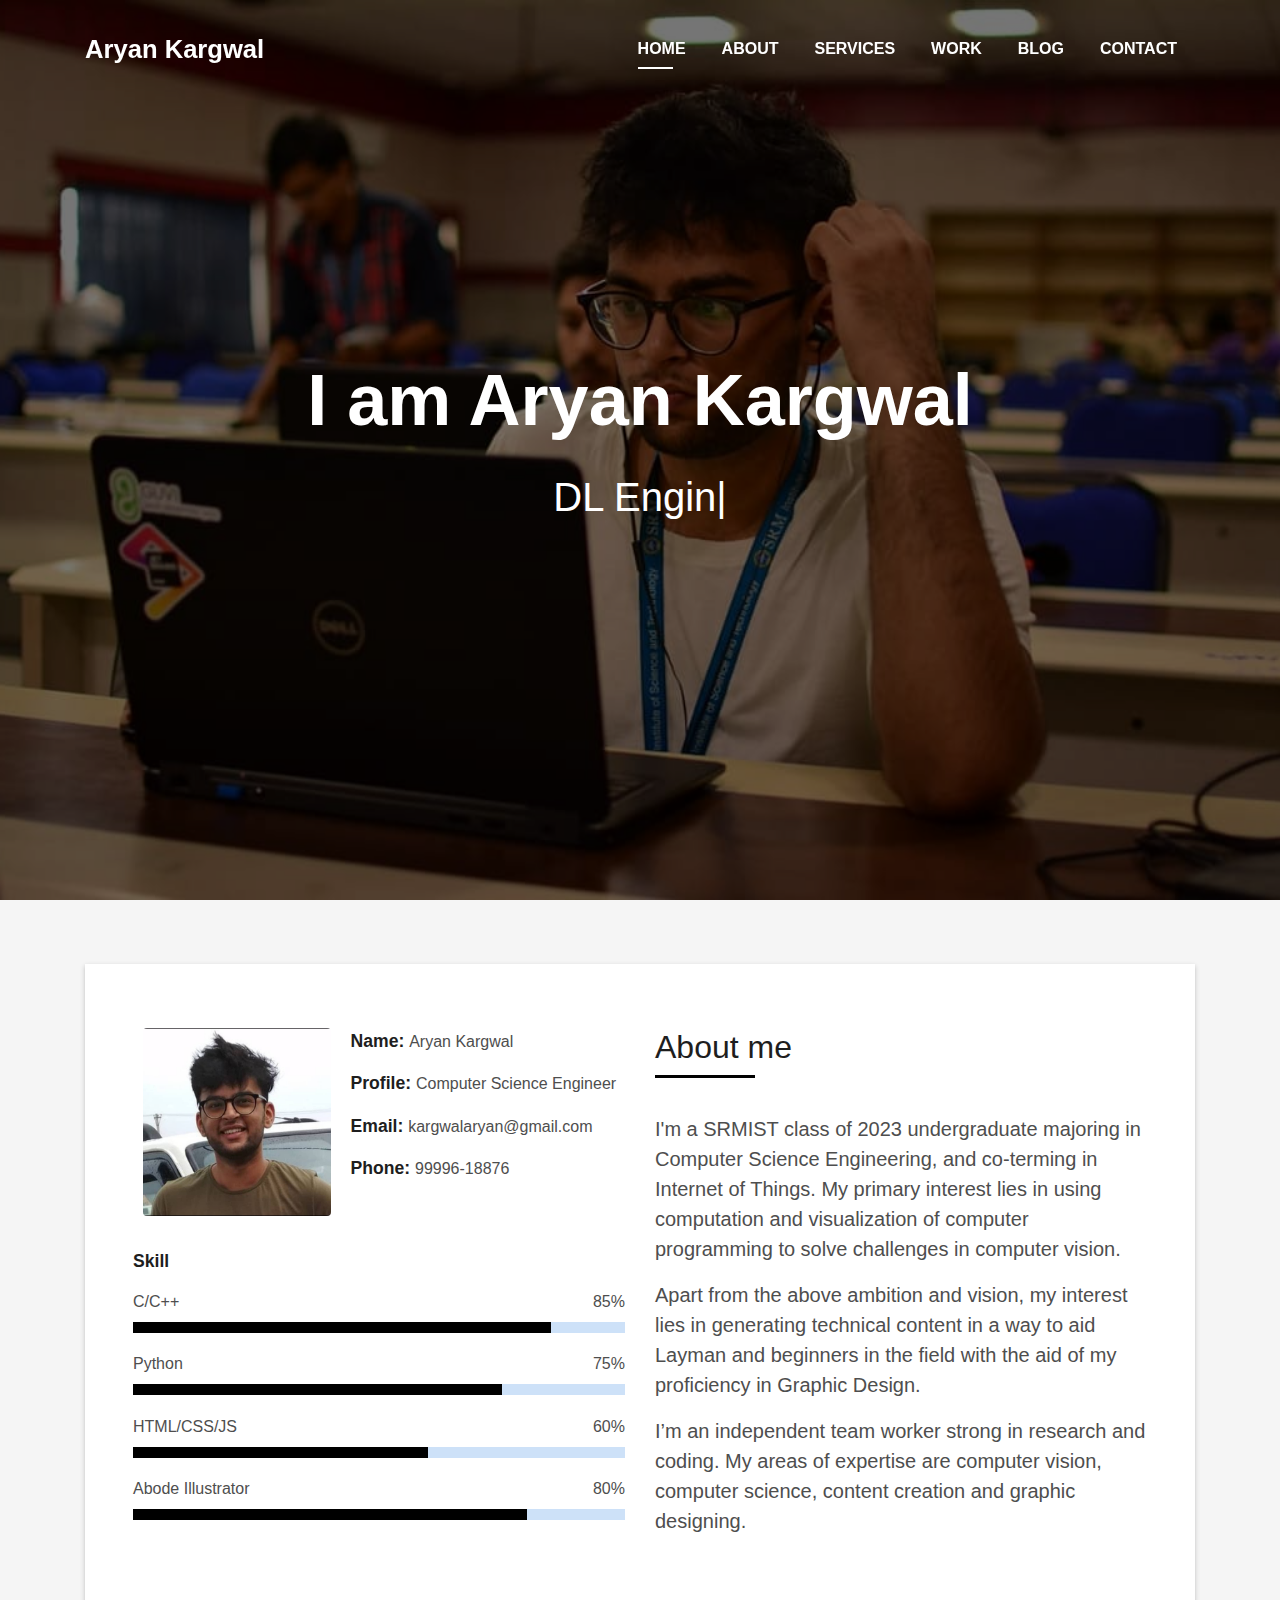
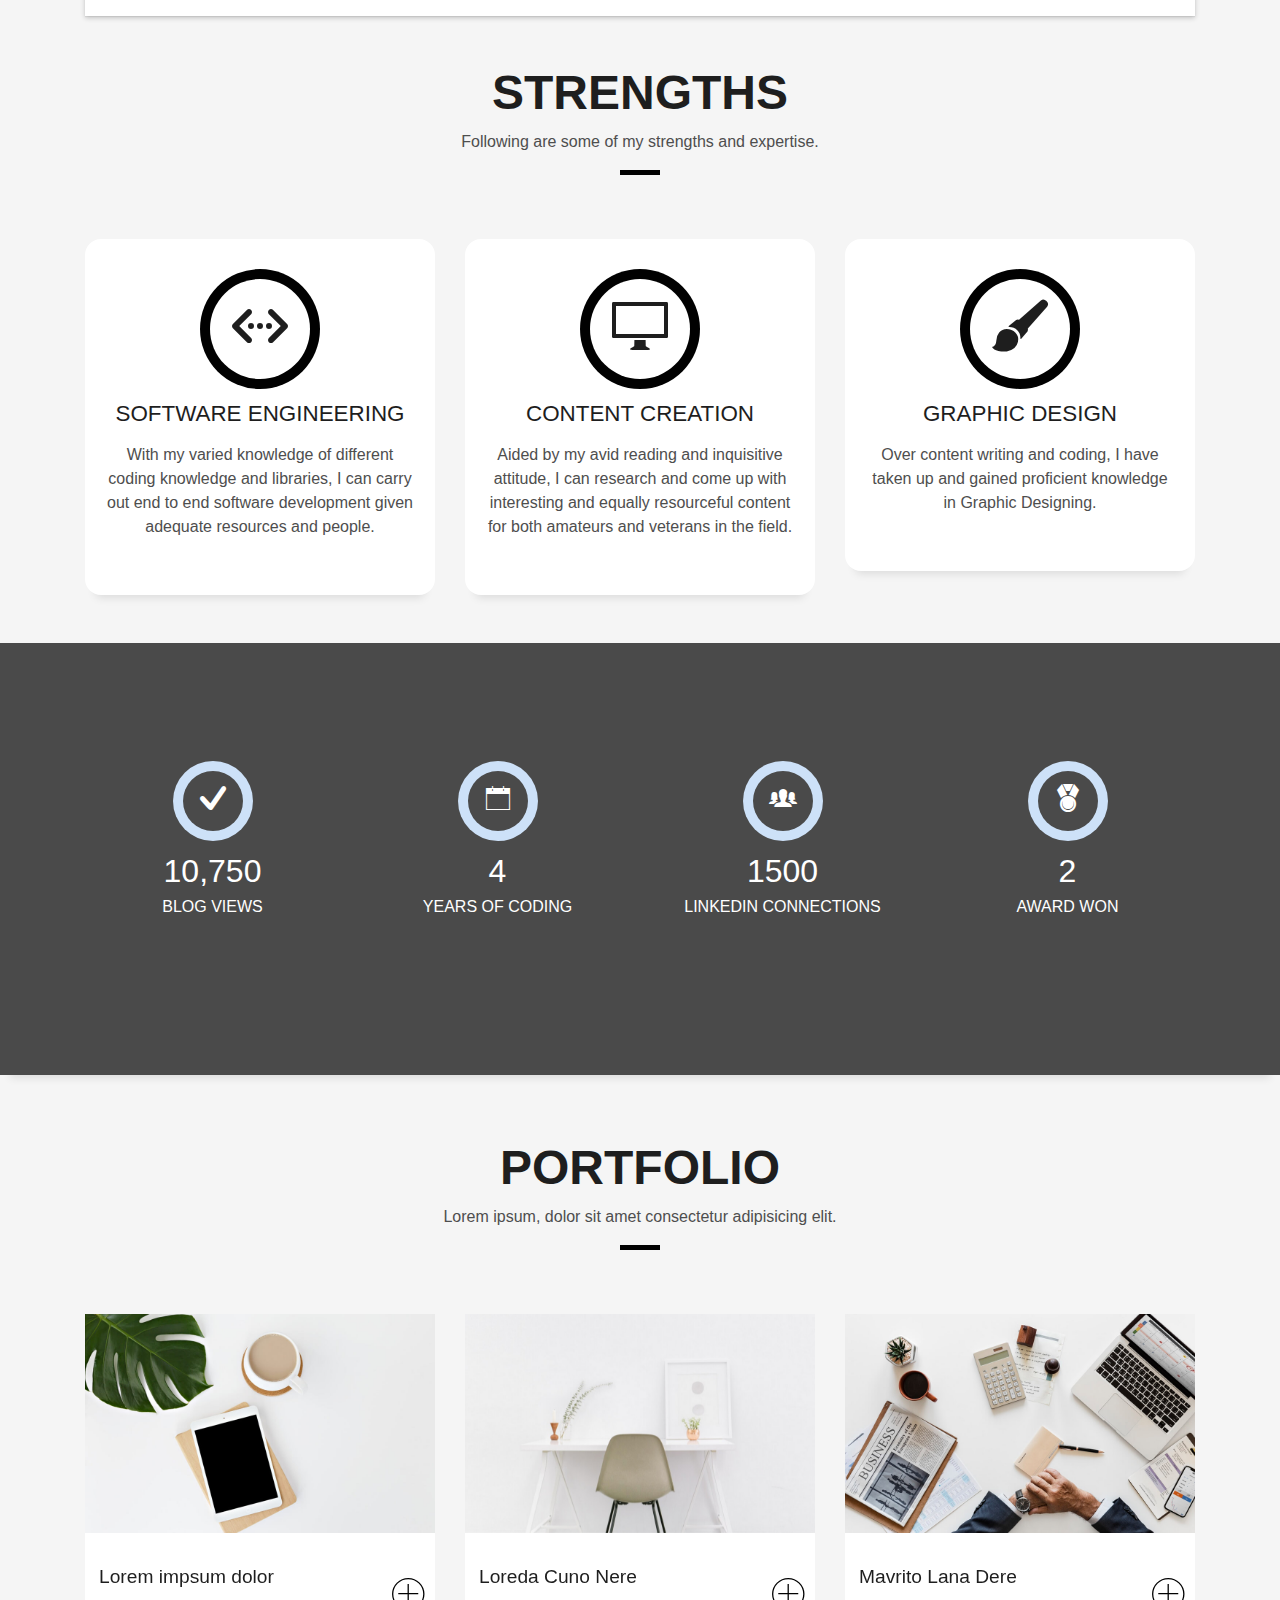
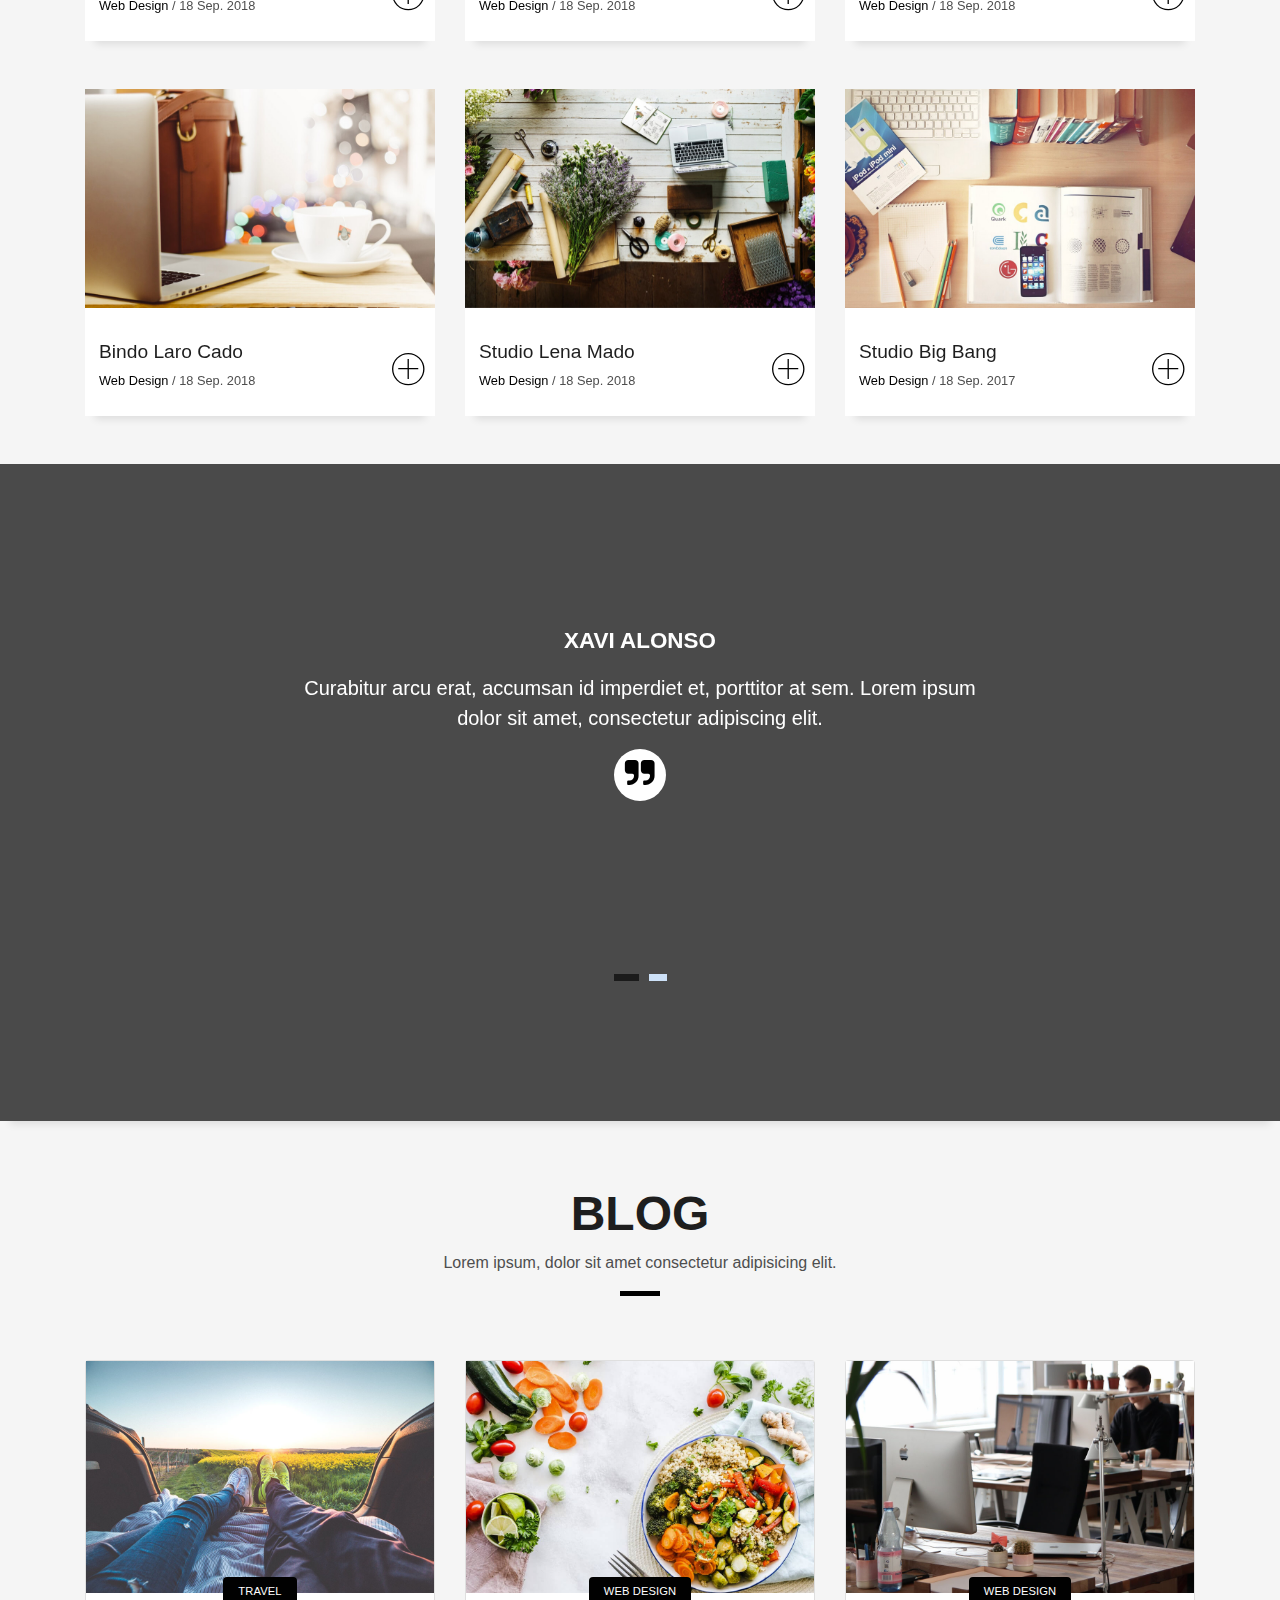
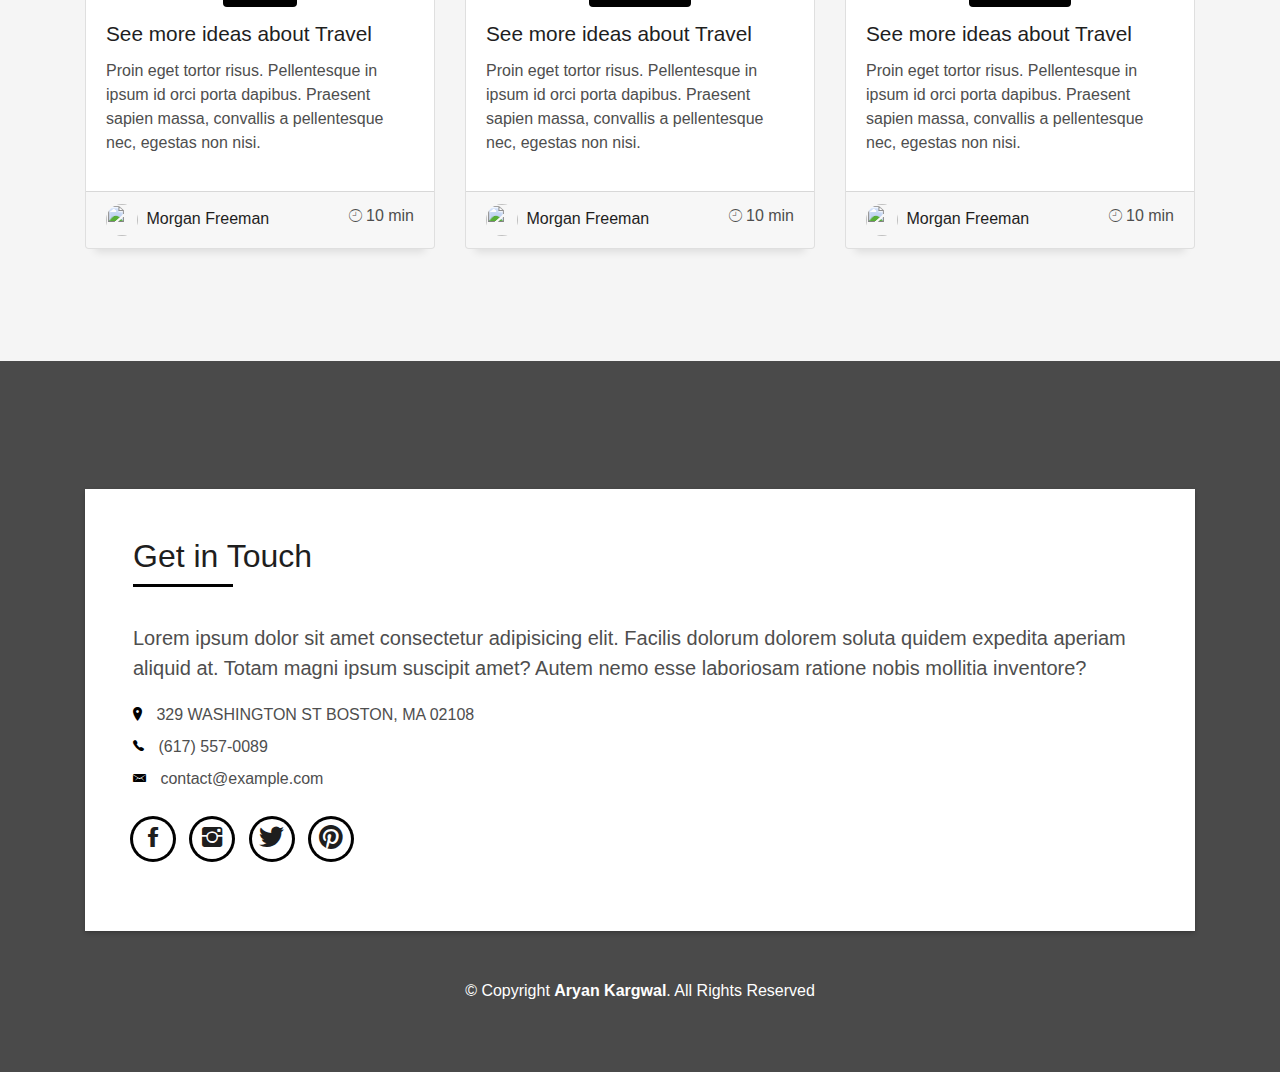
==== commit bf761142: "badges added" ====
--- a/index.html
+++ b/index.html
@@ -8,8 +8,8 @@
   <meta content="" name="description">
 
   <!-- Favicons -->
-  <link href="img/favicon.png" rel="icon">
-  <link href="img/apple-touch-icon.png" rel="apple-touch-icon">
+  <link href="img/fav.jpeg" rel="icon">
+  <link href="img/fav.jpeg" rel="apple-touch-icon">
 
   <!-- Bootstrap CSS File -->
   <link href="lib/bootstrap/css/bootstrap.min.css" rel="stylesheet">
@@ -23,13 +23,6 @@
 
   <!-- Main Stylesheet File -->
   <link href="css/style.css" rel="stylesheet">
-
-  <!-- =======================================================
-    Theme Name: DevFolio
-    Theme URL: https://bootstrapmade.com/devfolio-bootstrap-portfolio-html-template/
-    Author: BootstrapMade.com
-    License: https://bootstrapmade.com/license/
-  ======================================================= -->
 </head>
 
 <body id="page-top">
@@ -218,7 +211,7 @@
   </section>
   <!--/ Section Services End /-->
 
-  <div class="section-counter paralax-mf bg-image" style="background-image: url(img/counters-bg.jpg)">
+  <div class="section-counter paralax-mf bg-image" style="background-image: url(img/connections.jpg)">
     <div class="overlay-mf"></div>
     <div class="container">
       <div class="row">
@@ -228,8 +221,8 @@
               <span class="ico-circle"><i class="ion-checkmark-round"></i></span>
             </div>
             <div class="counter-num">
-              <p class="counter">450</p>
-              <span class="counter-text">WORKS COMPLETED</span>
+              <p class="counter">10,750</p>
+              <span class="counter-text">BLOG VIEWS</span>
             </div>
           </div>
         </div>
@@ -239,8 +232,8 @@
               <span class="ico-circle"><i class="ion-ios-calendar-outline"></i></span>
             </div>
             <div class="counter-num">
-              <p class="counter">15</p>
-              <span class="counter-text">YEARS OF EXPERIENCE</span>
+              <p class="counter">4</p>
+              <span class="counter-text">YEARS OF CODING</span>
             </div>
           </div>
         </div>
@@ -250,8 +243,8 @@
               <span class="ico-circle"><i class="ion-ios-people"></i></span>
             </div>
             <div class="counter-num">
-              <p class="counter">550</p>
-              <span class="counter-text">TOTAL CLIENTS</span>
+              <p class="counter">1500</p>
+              <span class="counter-text">LINKEDIN CONNECTIONS</span>
             </div>
           </div>
         </div>
@@ -261,7 +254,7 @@
               <span class="ico-circle"><i class="ion-ribbon-a"></i></span>
             </div>
             <div class="counter-num">
-              <p class="counter">36</p>
+              <p class="counter">2</p>
               <span class="counter-text">AWARD WON</span>
             </div>
           </div>
@@ -639,15 +632,8 @@
         <div class="row">
           <div class="col-sm-12">
             <div class="copyright-box">
-              <p class="copyright">&copy; Copyright <strong>DevFolio</strong>. All Rights Reserved</p>
+              <p class="copyright">&copy; Copyright <strong>Aryan Kargwal</strong>. All Rights Reserved</p>
               <div class="credits">
-                <!--
-                  All the links in the footer should remain intact.
-                  You can delete the links only if you purchased the pro version.
-                  Licensing information: https://bootstrapmade.com/license/
-                  Purchase the pro version with working PHP/AJAX contact form: https://bootstrapmade.com/buy/?theme=DevFolio
-                -->
-                Designed by <a href="https://bootstrapmade.com/">BootstrapMade</a>
               </div>
             </div>
           </div>
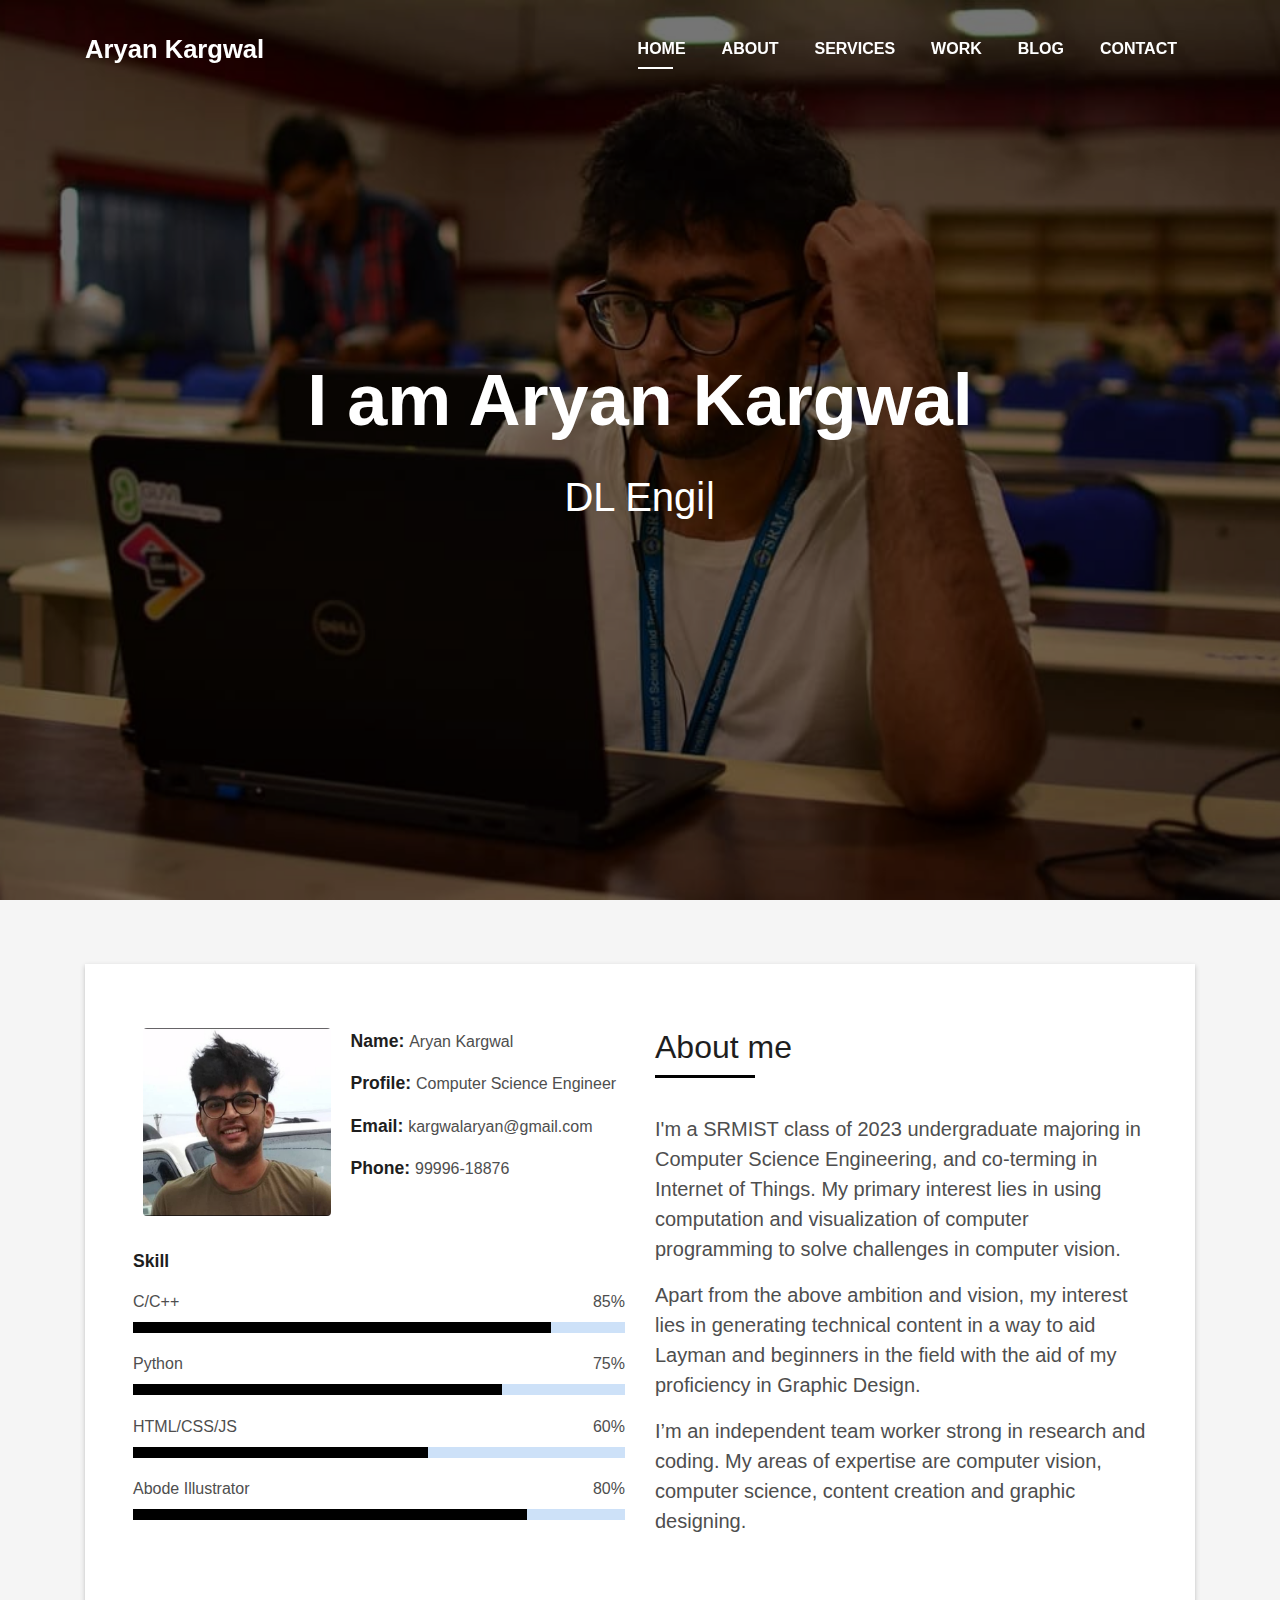
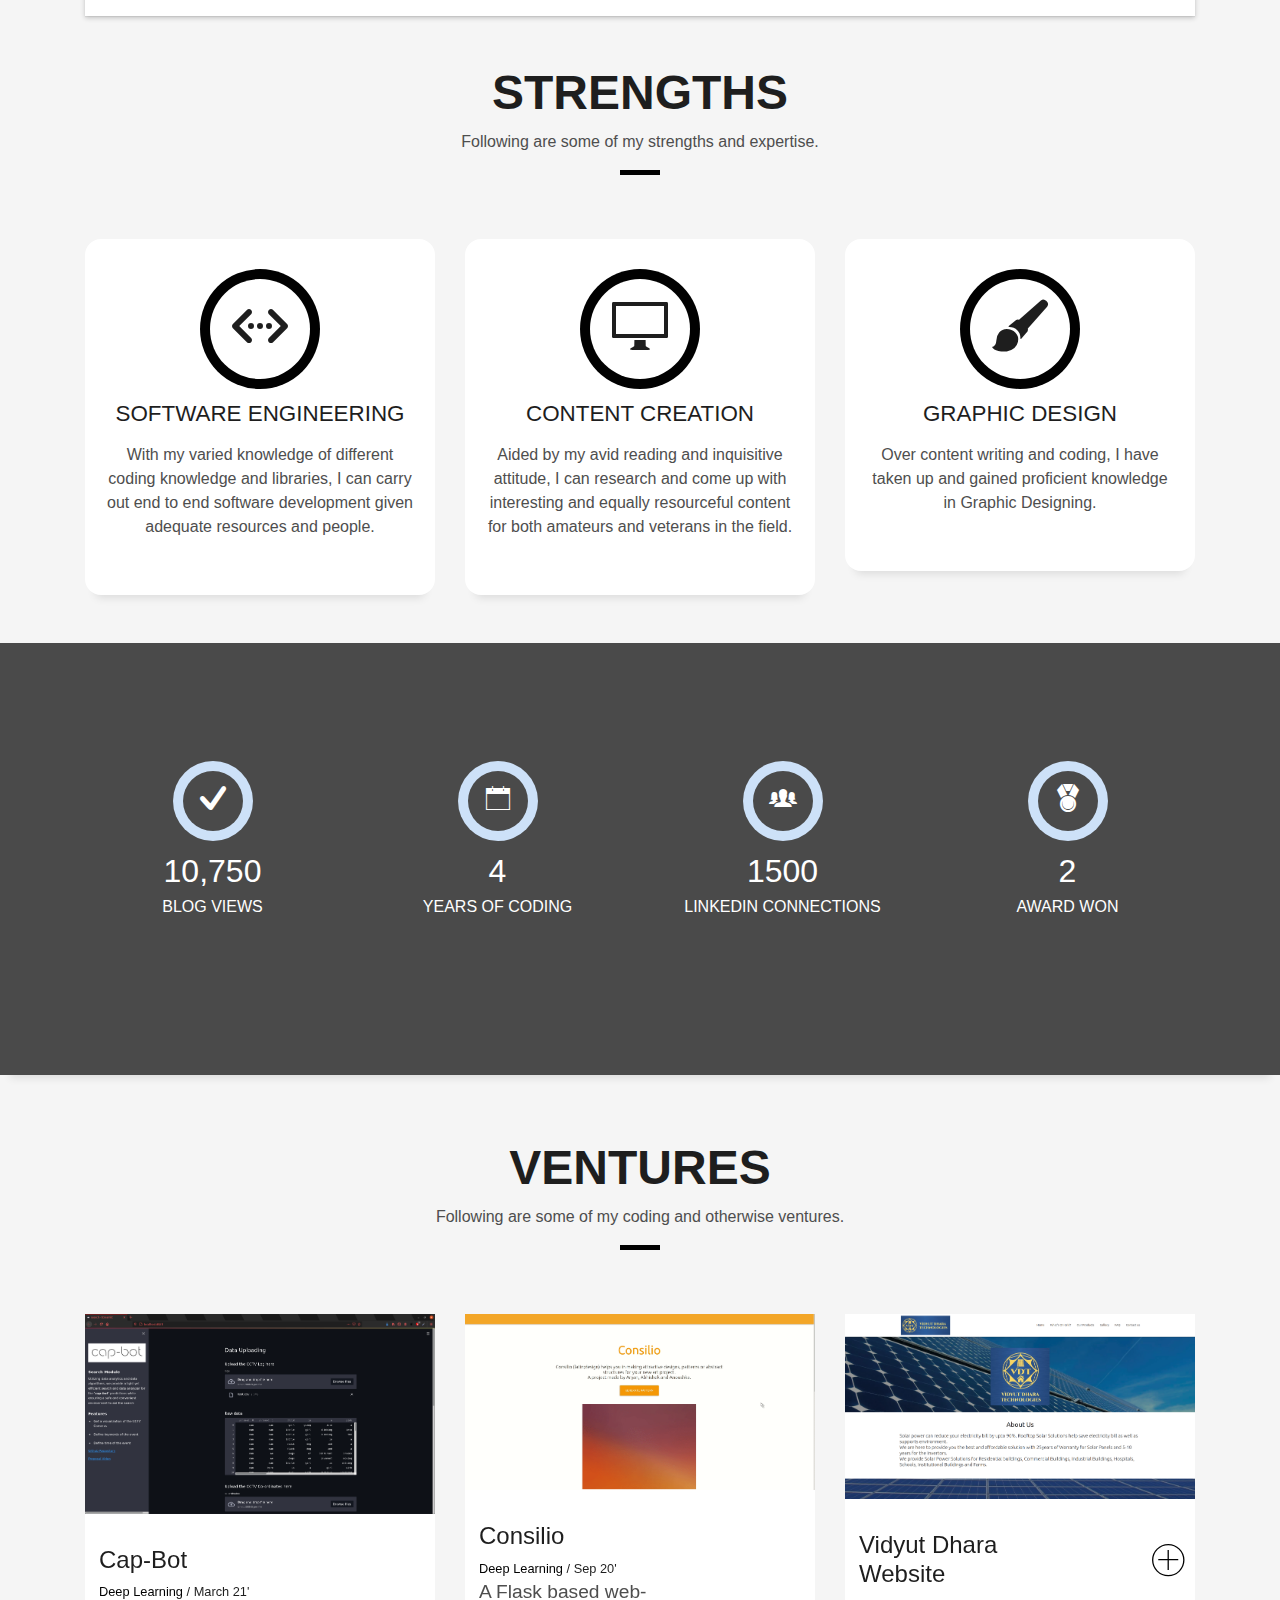
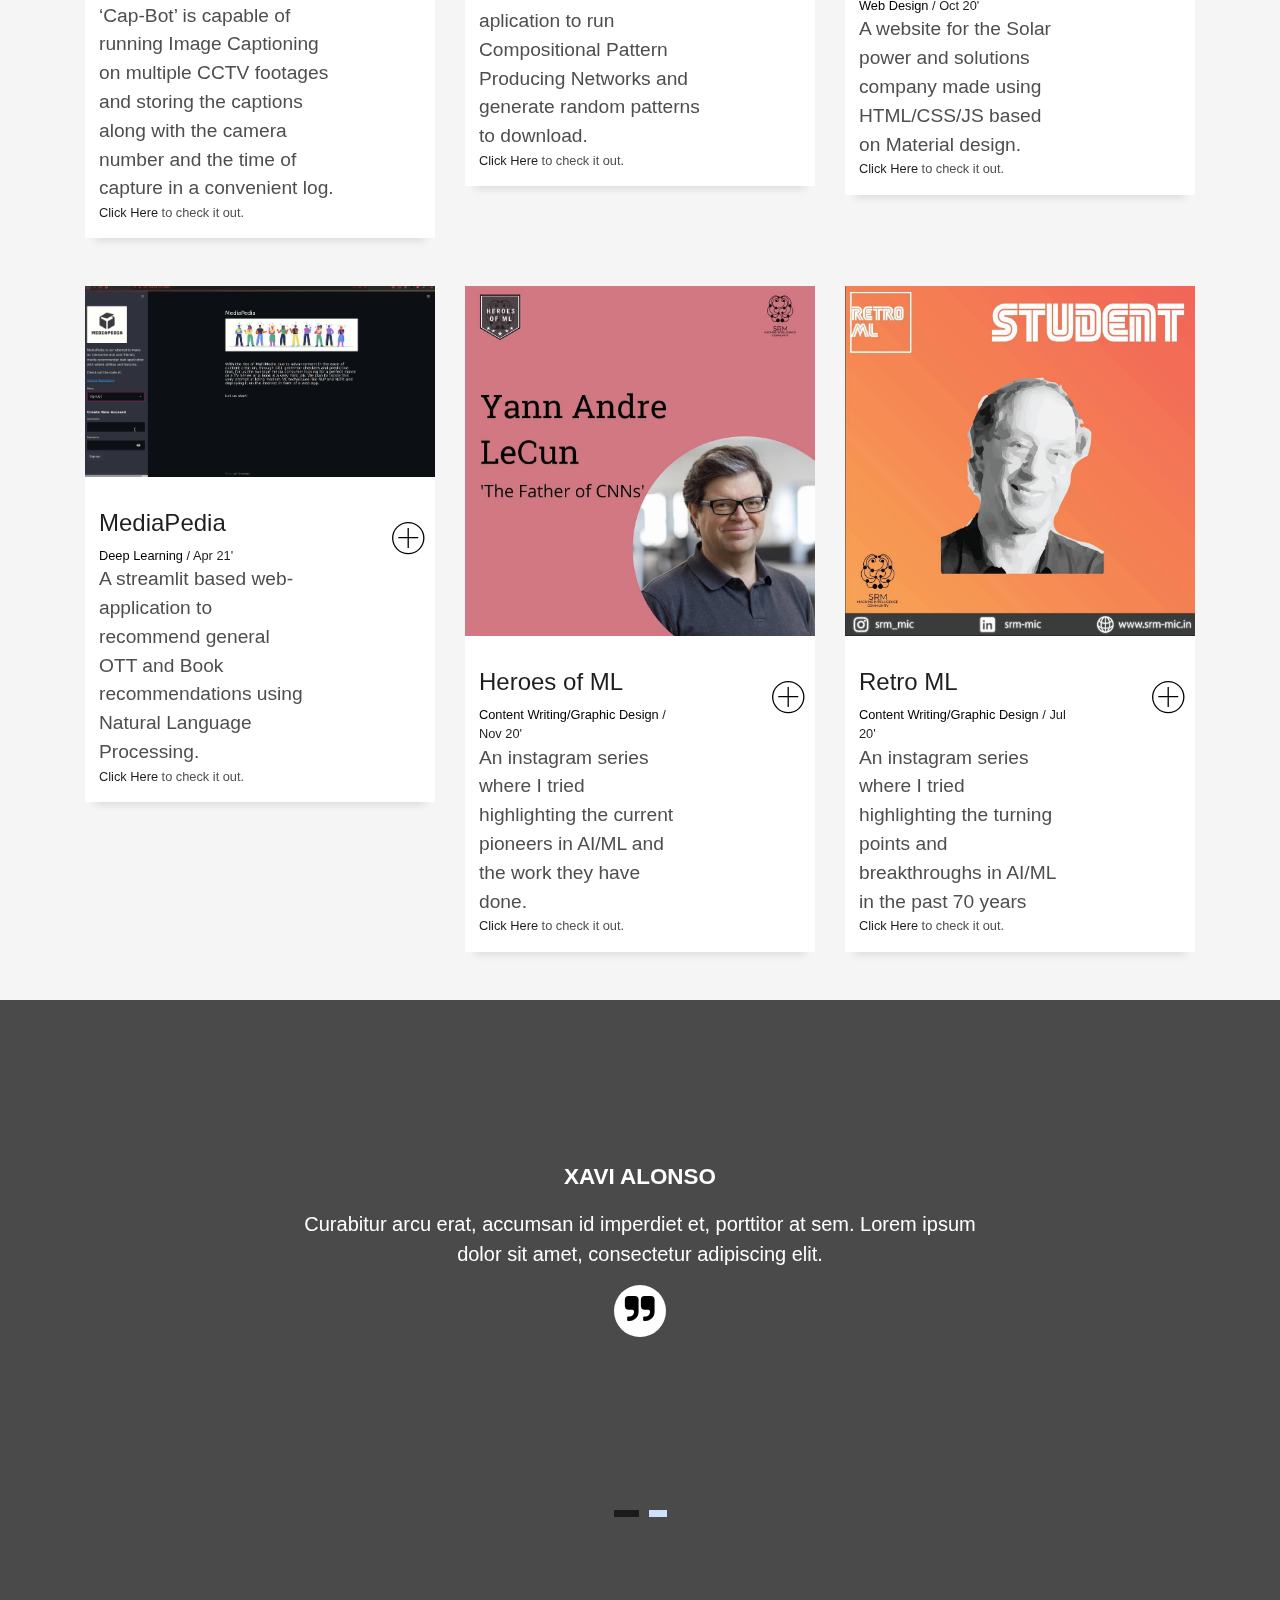
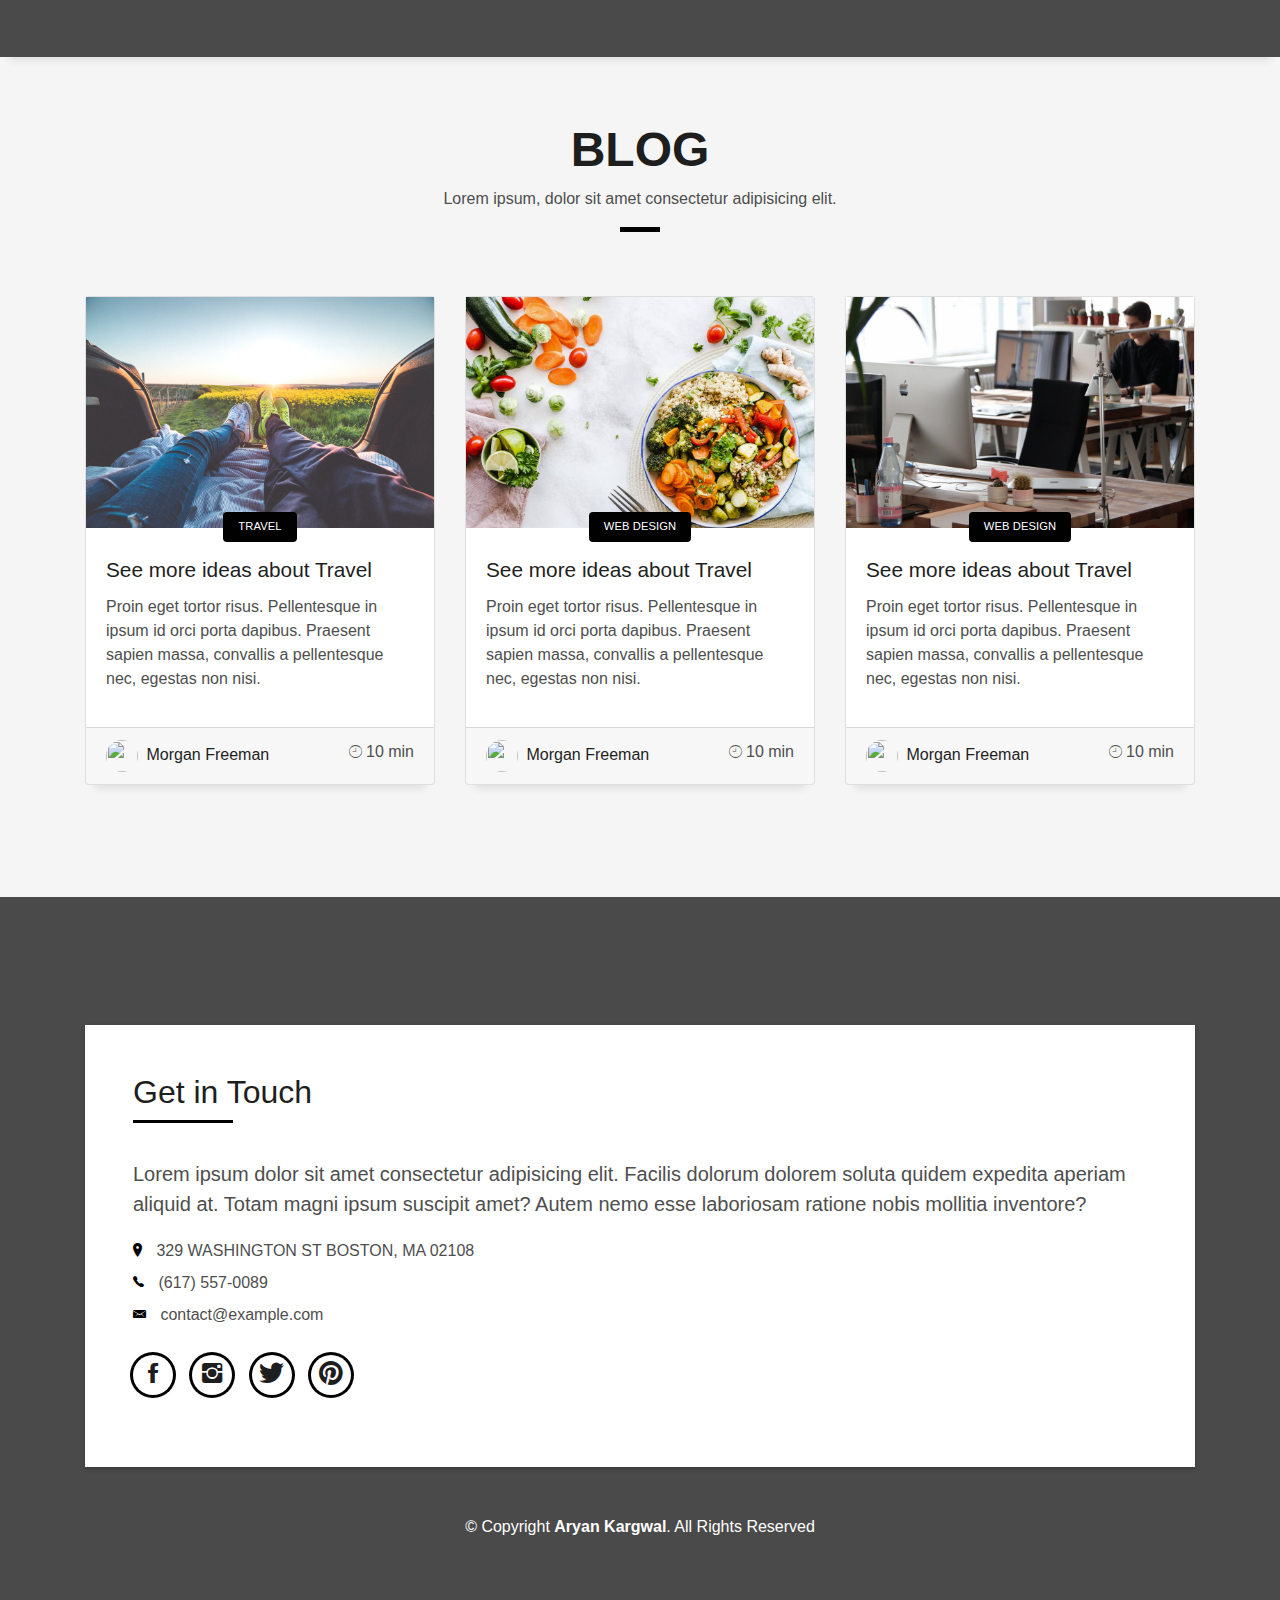
==== commit 2c80a543: "ventures added" ====
--- a/index.html
+++ b/index.html
@@ -270,10 +270,10 @@
         <div class="col-sm-12">
           <div class="title-box text-center">
             <h3 class="title-a">
-              Portfolio
+              Ventures
             </h3>
             <p class="subtitle-a">
-              Lorem ipsum, dolor sit amet consectetur adipisicing elit.
+              Following are some of my coding and otherwise ventures.
             </p>
             <div class="line-mf"></div>
           </div>
@@ -282,16 +282,60 @@
       <div class="row">
         <div class="col-md-4">
           <div class="work-box">
-            <a href="img/work-1.jpg" data-lightbox="gallery-mf">
+            <a href="img/capbot.png" data-lightbox="gallery-mf">
               <div class="work-img">
-                <img src="img/work-1.jpg" alt="" class="img-fluid">
+                <img src="img/capbot.png" alt="" class="img-fluid">
+              </div>
+              <div class="work-content">
+                <div class="row">
+                  <div class="col-sm-9">
+                    <h2 class="w-title">Cap-Bot</h2>
+                    <div class="w-more">
+                      <span class="w-ctegory">Deep Learning</span> / <span class="w-date">March 21'</span><br>
+                      <span class="w-text">‘Cap-Bot’ is capable of running Image Captioning on multiple CCTV footages and storing the captions along with the camera number and the time of capture in a convenient log.<br><a href="https://github.com/aryankargwal/cap-bot">Click Here</a> to check it out.
+                      </span>
+                    </div>
+                  </div>
+                </div>
+              </div>
+            </a>
+          </div>
+        </div>
+        <div class="col-md-4">
+          <div class="work-box">
+            <a href="img/consilio.gif" data-lightbox="gallery-mf">
+              <div class="work-img">
+                <img src="img/consilio.gif" alt="" class="img-fluid">
+              </div>
+              <div class="work-content">
+                <div class="row">
+                  <div class="col-sm-9">
+                    <h2 class="w-title">Consilio</h2>
+                    <div class="w-more">
+                      <span class="w-ctegory">Deep Learning</span> / <span class="w-date">Sep 20'</span><br>
+                      <span class="w-text">A Flask based web-aplication to run Compositional Pattern Producing Networks and generate random patterns to download.<br><a href="https://github.com/saxenabhishek/Consilio">Click Here</a> to check it out.
+                      </span>
+                    </div>
+                  </div>
+                </div>
+              </div>
+            </a>
+          </div>
+        </div>
+        <div class="col-md-4">
+          <div class="work-box">
+            <a href="img/vidyutdhara.png" data-lightbox="gallery-mf">
+              <div class="work-img">
+                <img src="img/vidyutdhara.png" alt="" class="img-fluid">
               </div>
               <div class="work-content">
                 <div class="row">
                   <div class="col-sm-8">
-                    <h2 class="w-title">Lorem impsum dolor</h2>
+                    <h2 class="w-title">Vidyut Dhara Website</h2>
                     <div class="w-more">
-                      <span class="w-ctegory">Web Design</span> / <span class="w-date">18 Sep. 2018</span>
+                      <span class="w-ctegory">Web Design</span> / <span class="w-date">Oct 20'</span><br>
+                      <span class="w-text">A website for the Solar power and solutions company made using HTML/CSS/JS based on Material design.<br><a href="http://vidyutdhara.in/">Click Here</a> to check it out.
+                      </span>
                     </div>
                   </div>
                   <div class="col-sm-4">
@@ -306,16 +350,18 @@
         </div>
         <div class="col-md-4">
           <div class="work-box">
-            <a href="img/work-2.jpg" data-lightbox="gallery-mf">
+            <a href="img/mediapedia.gif" data-lightbox="gallery-mf">
               <div class="work-img">
-                <img src="img/work-2.jpg" alt="" class="img-fluid">
+                <img src="img/mediapedia.gif" alt="" class="img-fluid">
               </div>
               <div class="work-content">
                 <div class="row">
                   <div class="col-sm-8">
-                    <h2 class="w-title">Loreda Cuno Nere</h2>
+                    <h2 class="w-title">MediaPedia</h2>
                     <div class="w-more">
-                      <span class="w-ctegory">Web Design</span> / <span class="w-date">18 Sep. 2018</span>
+                      <span class="w-ctegory">Deep Learning</span> / <span class="w-date">Apr 21'</span><br>
+                      <span class="w-text">A streamlit based web-application to recommend general OTT and Book recommendations using Natural Language Processing.<br><a href="https://github.com/aryankargwal/mediapedia">Click Here</a> to check it out.
+                      </span>
                     </div>
                   </div>
                   <div class="col-sm-4">
@@ -330,16 +376,18 @@
         </div>
         <div class="col-md-4">
           <div class="work-box">
-            <a href="img/work-3.jpg" data-lightbox="gallery-mf">
+            <a href="img/heroes.jpg" data-lightbox="gallery-mf">
               <div class="work-img">
-                <img src="img/work-3.jpg" alt="" class="img-fluid">
+                <img src="img/heroes.jpg" alt="" class="img-fluid">
               </div>
               <div class="work-content">
                 <div class="row">
                   <div class="col-sm-8">
-                    <h2 class="w-title">Mavrito Lana Dere</h2>
+                    <h2 class="w-title">Heroes of ML</h2>
                     <div class="w-more">
-                      <span class="w-ctegory">Web Design</span> / <span class="w-date">18 Sep. 2018</span>
+                      <span class="w-ctegory">Content Writing/Graphic Design</span> / <span class="w-date">Nov 20'</span><br>
+                      <span class="w-text">An instagram series where I tried highlighting the current pioneers in AI/ML and the work they have done.<br><a href="https://www.instagram.com/srm_mic/">Click Here</a> to check it out.
+                      </span>
                     </div>
                   </div>
                   <div class="col-sm-4">
@@ -354,64 +402,18 @@
         </div>
         <div class="col-md-4">
           <div class="work-box">
-            <a href="img/work-4.jpg" data-lightbox="gallery-mf">
+            <a href="img/retro.jpg" data-lightbox="gallery-mf">
               <div class="work-img">
-                <img src="img/work-4.jpg" alt="" class="img-fluid">
+                <img src="img/retro.jpg" alt="" class="img-fluid">
               </div>
               <div class="work-content">
                 <div class="row">
                   <div class="col-sm-8">
-                    <h2 class="w-title">Bindo Laro Cado</h2>
+                    <h2 class="w-title">Retro ML</h2>
                     <div class="w-more">
-                      <span class="w-ctegory">Web Design</span> / <span class="w-date">18 Sep. 2018</span>
-                    </div>
-                  </div>
-                  <div class="col-sm-4">
-                    <div class="w-like">
-                      <span class="ion-ios-plus-outline"></span>
-                    </div>
-                  </div>
-                </div>
-              </div>
-            </a>
-          </div>
-        </div>
-        <div class="col-md-4">
-          <div class="work-box">
-            <a href="img/work-5.jpg" data-lightbox="gallery-mf">
-              <div class="work-img">
-                <img src="img/work-5.jpg" alt="" class="img-fluid">
-              </div>
-              <div class="work-content">
-                <div class="row">
-                  <div class="col-sm-8">
-                    <h2 class="w-title">Studio Lena Mado</h2>
-                    <div class="w-more">
-                      <span class="w-ctegory">Web Design</span> / <span class="w-date">18 Sep. 2018</span>
-                    </div>
-                  </div>
-                  <div class="col-sm-4">
-                    <div class="w-like">
-                      <span class="ion-ios-plus-outline"></span>
-                    </div>
-                  </div>
-                </div>
-              </div>
-            </a>
-          </div>
-        </div>
-        <div class="col-md-4">
-          <div class="work-box">
-            <a href="img/work-6.jpg" data-lightbox="gallery-mf">
-              <div class="work-img">
-                <img src="img/work-6.jpg" alt="" class="img-fluid">
-              </div>
-              <div class="work-content">
-                <div class="row">
-                  <div class="col-sm-8">
-                    <h2 class="w-title">Studio Big Bang</h2>
-                    <div class="w-more">
-                      <span class="w-ctegory">Web Design</span> / <span class="w-date">18 Sep. 2017</span>
+                      <span class="w-ctegory">Content Writing/Graphic Design</span> / <span class="w-date">Jul 20'</span><br>
+                      <span class="w-text">An instagram series where I tried highlighting the turning points and breakthroughs in AI/ML in the past 70 years<br><a href="https://www.instagram.com/srm_mic/">Click Here</a> to check it out.
+                      </span>
                     </div>
                   </div>
                   <div class="col-sm-4">
--- a/css/style.css
+++ b/css/style.css
@@ -817,7 +817,12 @@
 }
 
 .w-title {
+  font-size: 1.5rem;
+}
+
+.w-text {
   font-size: 1.2rem;
+  color: #4e4e4e;
 }
 
 /*======================================
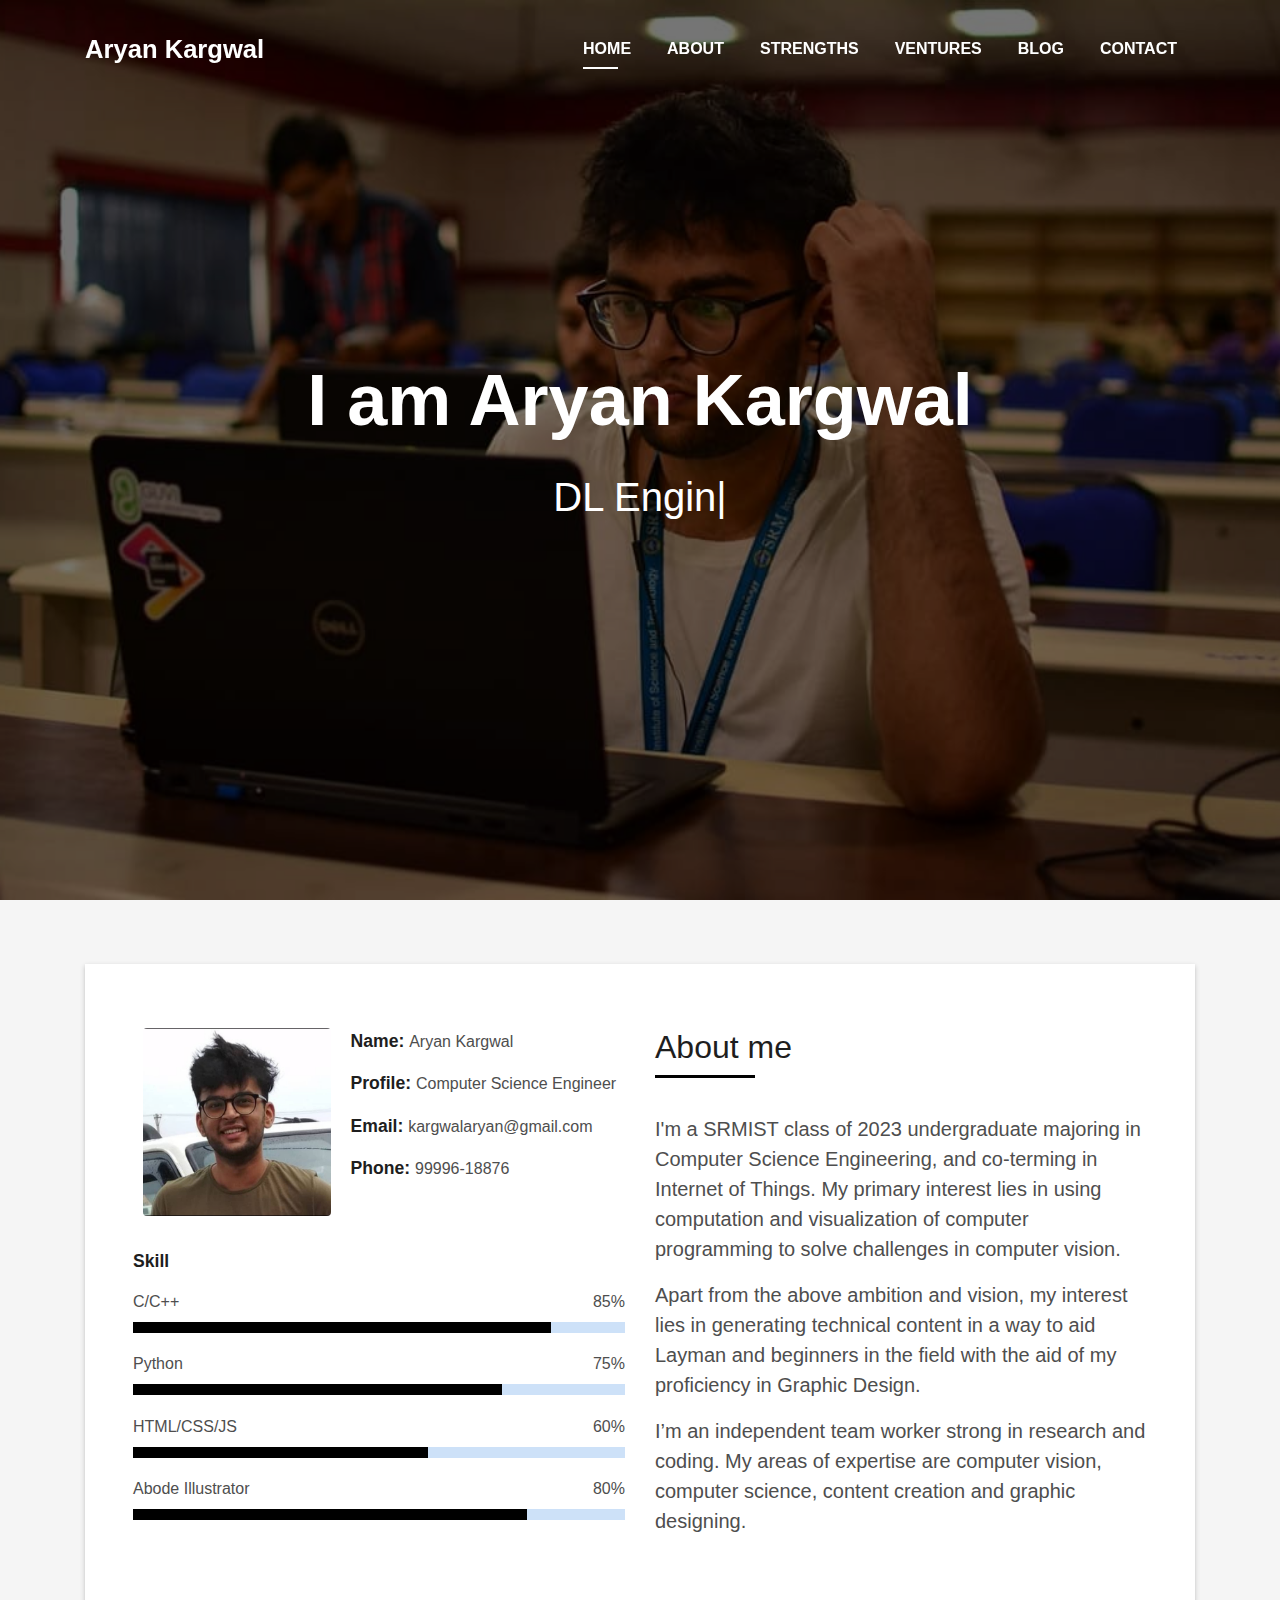
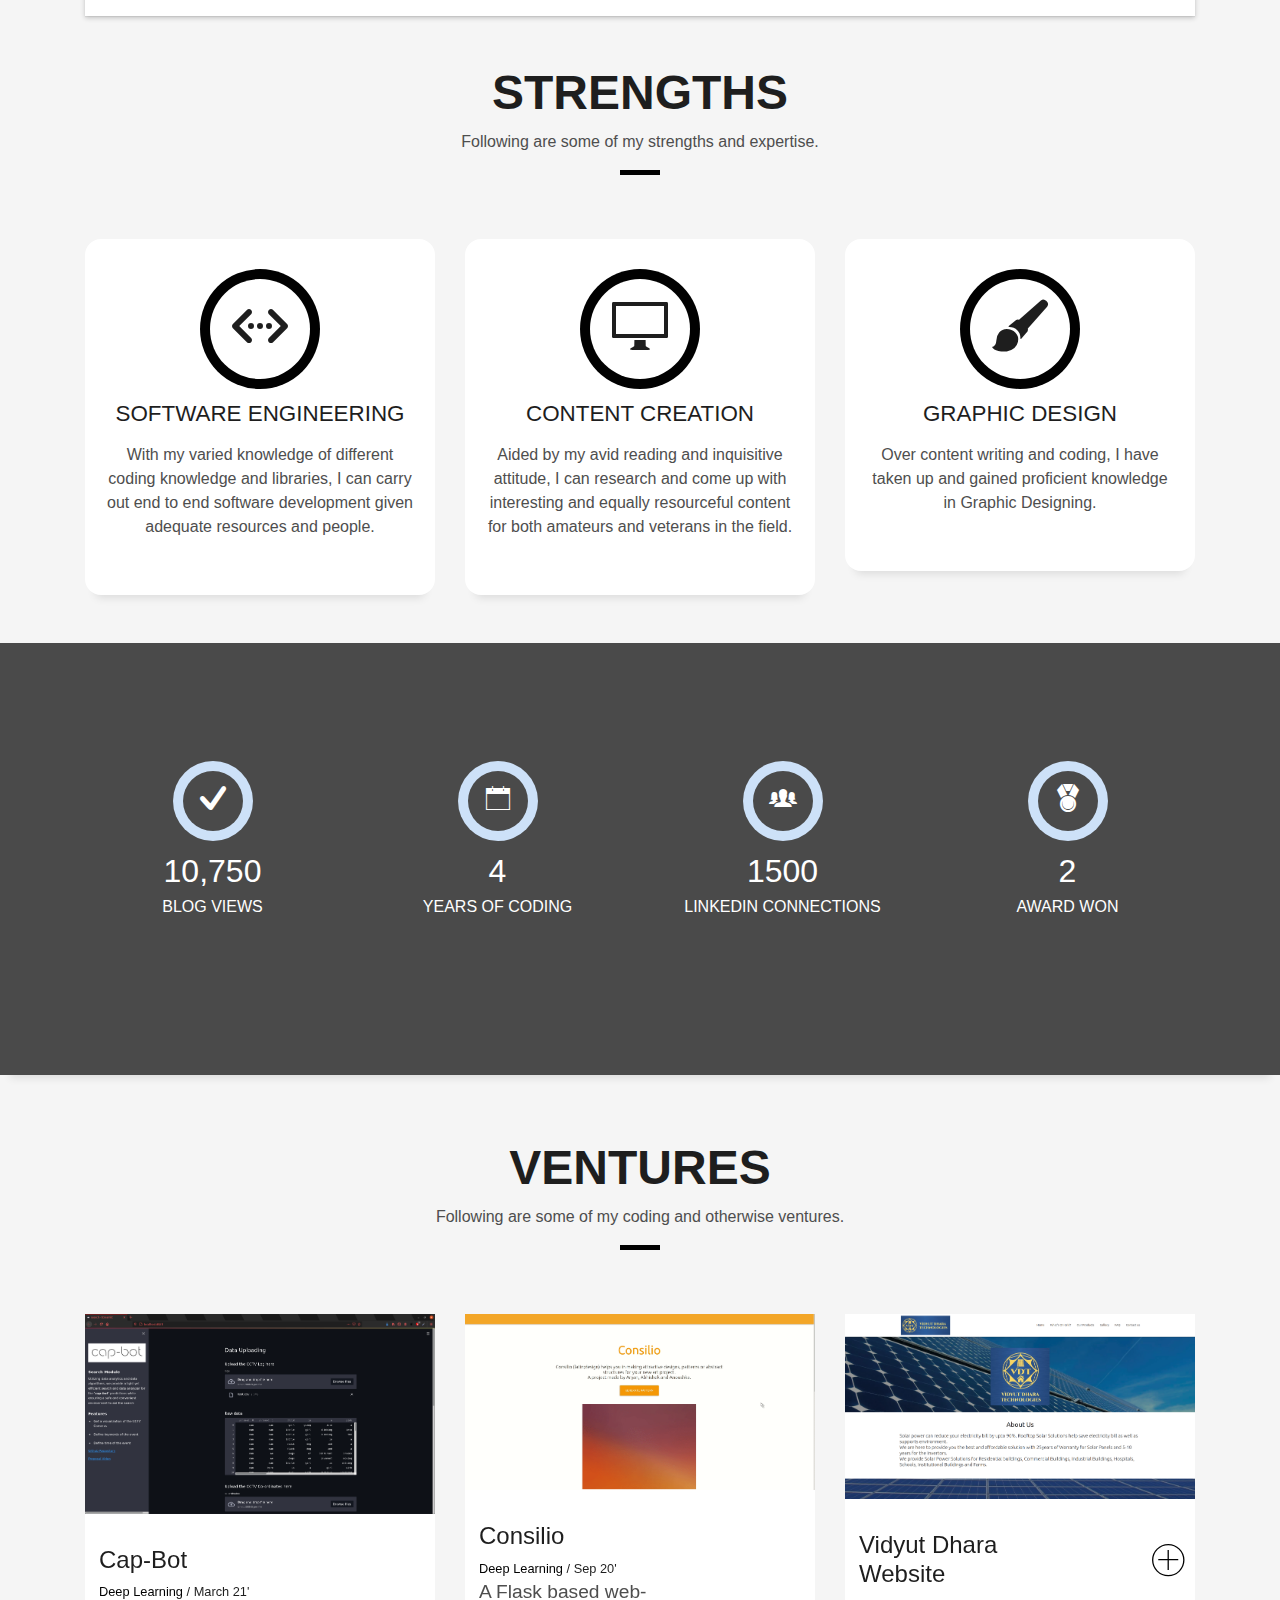
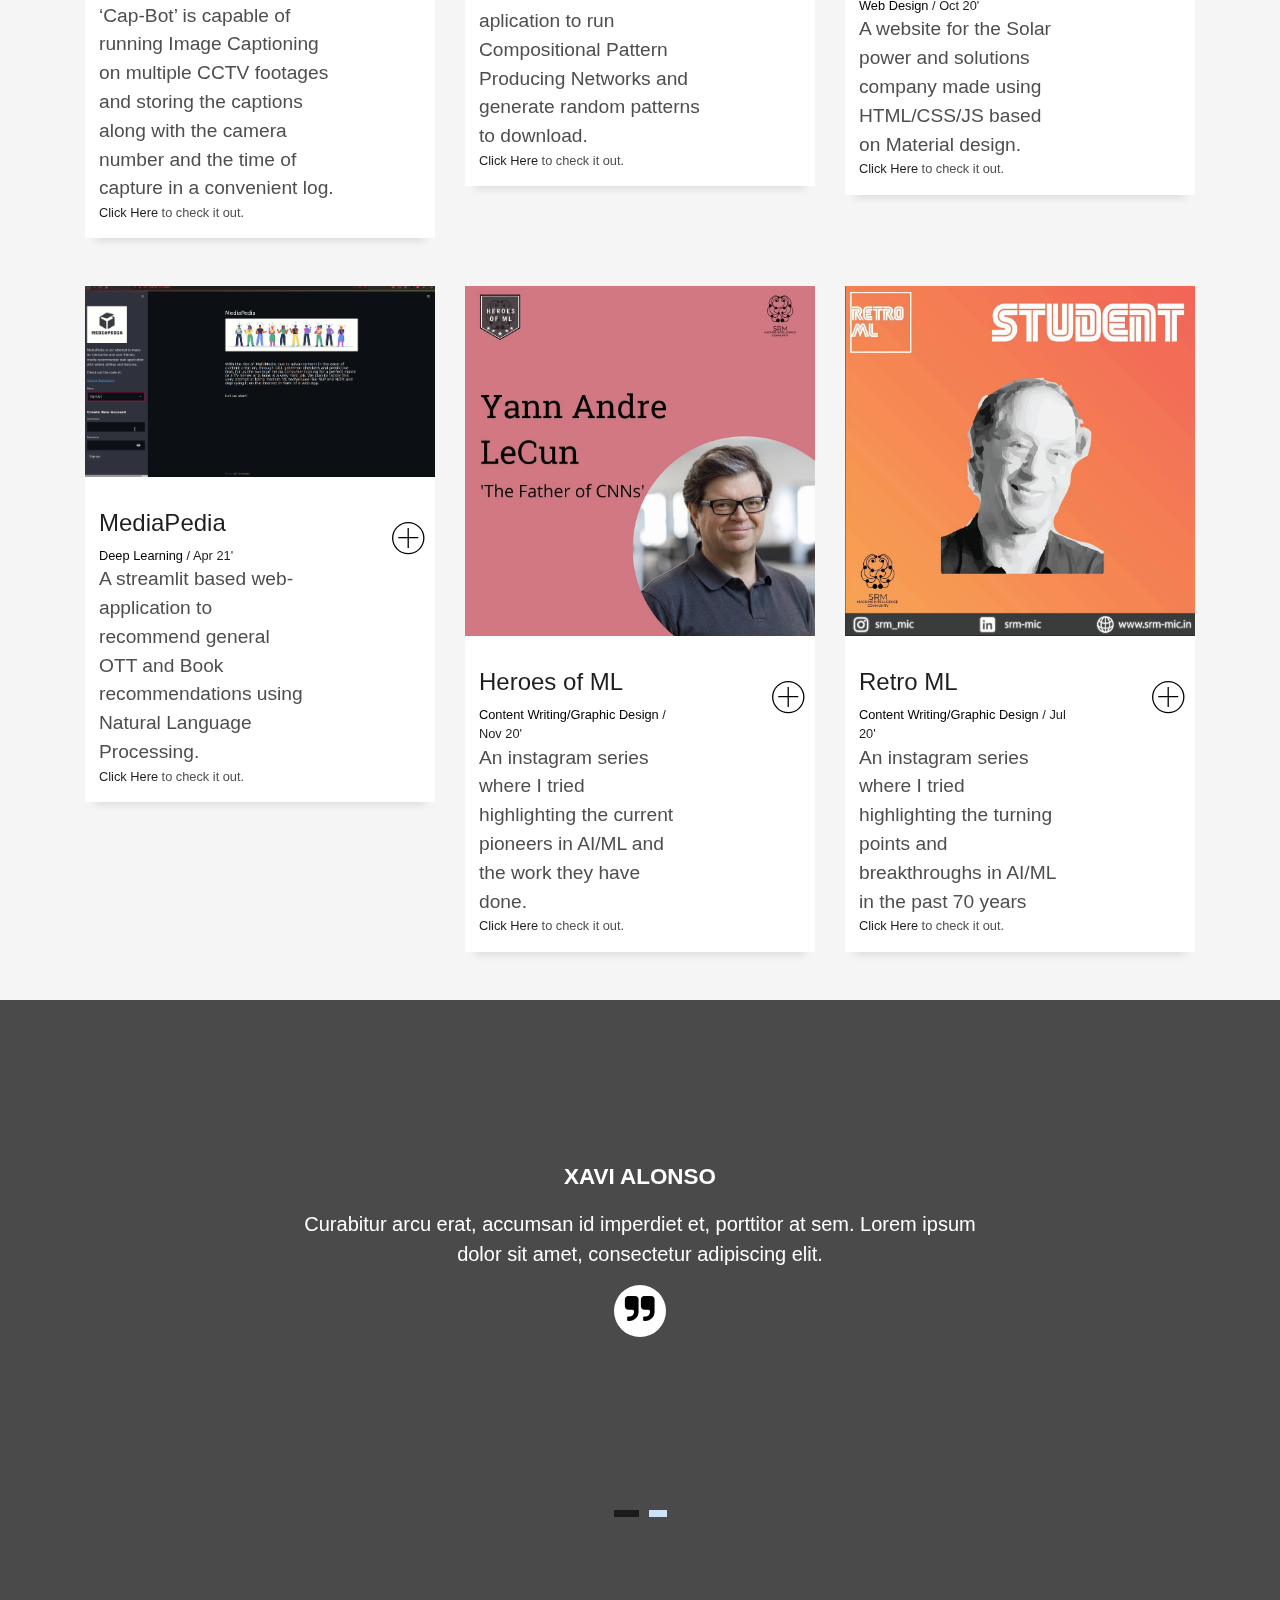
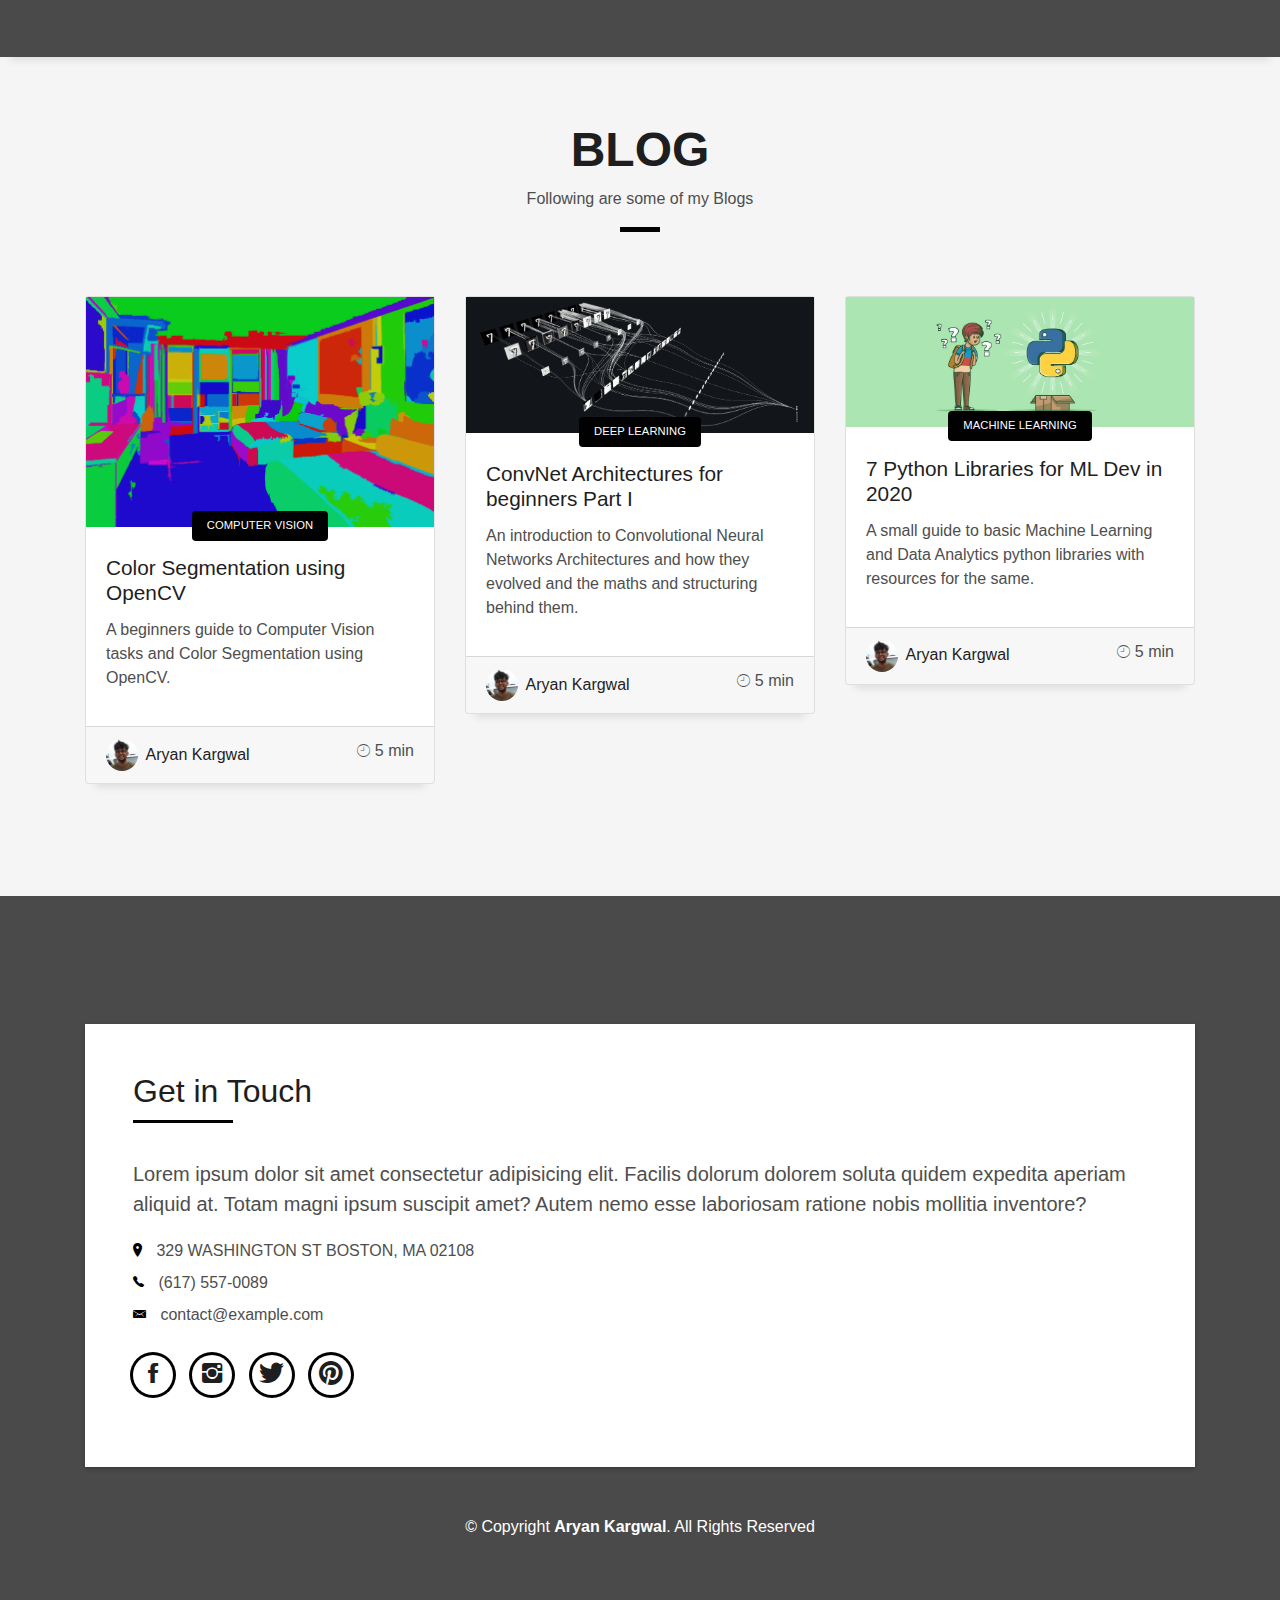
==== commit 896c85b0: "blogs added" ====
--- a/index.html
+++ b/index.html
@@ -46,10 +46,10 @@
             <a class="nav-link js-scroll" href="#about">About</a>
           </li>
           <li class="nav-item">
-            <a class="nav-link js-scroll" href="#service">Services</a>
+            <a class="nav-link js-scroll" href="#service">Strengths</a>
           </li>
           <li class="nav-item">
-            <a class="nav-link js-scroll" href="#work">Work</a>
+            <a class="nav-link js-scroll" href="#work">Ventures</a>
           </li>
           <li class="nav-item">
             <a class="nav-link js-scroll" href="#blog">Blog</a>
@@ -433,7 +433,7 @@
   <!--/ Section Portfolio End /-->
 
   <!--/ Section Testimonials Star /-->
-  <div class="testimonials paralax-mf bg-image" style="background-image: url(img/overlay-bg.jpg)">
+  <div class="testimonials paralax-mf bg-image" style="background-image: url(img/bg.jpg)">
     <div class="overlay-mf"></div>
     <div class="container">
       <div class="row">
@@ -481,7 +481,7 @@
               Blog
             </h3>
             <p class="subtitle-a">
-              Lorem ipsum, dolor sit amet consectetur adipisicing elit.
+              Following are some of my Blogs
             </p>
             <div class="line-mf"></div>
           </div>
@@ -491,30 +491,28 @@
         <div class="col-md-4">
           <div class="card card-blog">
             <div class="card-img">
-              <a href="blog-single.html"><img src="img/post-1.jpg" alt="" class="img-fluid"></a>
+              <a href="blog-single.html"><img src="img/ocv.png" alt="" class="img-fluid"></a>
             </div>
             <div class="card-body">
               <div class="card-category-box">
                 <div class="card-category">
-                  <h6 class="category">Travel</h6>
-                </div>
-              </div>
-              <h3 class="card-title"><a href="blog-single.html">See more ideas about Travel</a></h3>
+                  <h6 class="category">Computer Vision</h6>
+                </div>
+              </div>
+              <h3 class="card-title"><a href="https://medium.com/srm-mic/color-segmentation-using-opencv-93efa7ac93e2">Color Segmentation using OpenCV</a></h3>
               <p class="card-description">
-                Proin eget tortor risus. Pellentesque in ipsum id orci porta dapibus. Praesent sapien massa, convallis
-                a pellentesque nec,
-                egestas non nisi.
+                A beginners guide to Computer Vision tasks and Color Segmentation using OpenCV.
               </p>
             </div>
             <div class="card-footer">
               <div class="post-author">
                 <a href="#">
-                  <img src="img/testimonial-2.jpg" alt="" class="avatar rounded-circle">
-                  <span class="author">Morgan Freeman</span>
+                  <img src="img/pfp.jpg" alt="" class="avatar rounded-circle">
+                  <span class="author">Aryan Kargwal</span>
                 </a>
               </div>
               <div class="post-date">
-                <span class="ion-ios-clock-outline"></span> 10 min
+                <span class="ion-ios-clock-outline"></span> 5 min
               </div>
             </div>
           </div>
@@ -522,30 +520,28 @@
         <div class="col-md-4">
           <div class="card card-blog">
             <div class="card-img">
-              <a href="blog-single.html"><img src="img/post-2.jpg" alt="" class="img-fluid"></a>
+              <a href="https://medium.com/srm-mic/convnet-architectures-for-beginners-part-i-233aa9d1761b"><img src="img/cnn.png" alt="" class="img-fluid"></a>
             </div>
             <div class="card-body">
               <div class="card-category-box">
                 <div class="card-category">
-                  <h6 class="category">Web Design</h6>
-                </div>
-              </div>
-              <h3 class="card-title"><a href="blog-single.html">See more ideas about Travel</a></h3>
+                  <h6 class="category">Deep Learning</h6>
+                </div>
+              </div>
+              <h3 class="card-title"><a href="https://medium.com/srm-mic/convnet-architectures-for-beginners-part-i-233aa9d1761b">ConvNet Architectures for beginners Part I</a></h3>
               <p class="card-description">
-                Proin eget tortor risus. Pellentesque in ipsum id orci porta dapibus. Praesent sapien massa, convallis
-                a pellentesque nec,
-                egestas non nisi.
+                An introduction to Convolutional Neural Networks Architectures and how they evolved and the maths and structuring behind them.
               </p>
             </div>
             <div class="card-footer">
               <div class="post-author">
                 <a href="#">
-                  <img src="img/testimonial-2.jpg" alt="" class="avatar rounded-circle">
-                  <span class="author">Morgan Freeman</span>
+                  <img src="img/pfp.jpg" alt="" class="avatar rounded-circle">
+                  <span class="author">Aryan Kargwal</span>
                 </a>
               </div>
               <div class="post-date">
-                <span class="ion-ios-clock-outline"></span> 10 min
+                <span class="ion-ios-clock-outline"></span> 5 min
               </div>
             </div>
           </div>
@@ -553,30 +549,28 @@
         <div class="col-md-4">
           <div class="card card-blog">
             <div class="card-img">
-              <a href="blog-single.html"><img src="img/post-3.jpg" alt="" class="img-fluid"></a>
+              <a href="https://medium.com/srm-mic/7-python-libraries-for-ml-dev-in-2020-830ed2b822d1"><img src="img/lib.jpeg" alt="" class="img-fluid"></a>
             </div>
             <div class="card-body">
               <div class="card-category-box">
                 <div class="card-category">
-                  <h6 class="category">Web Design</h6>
-                </div>
-              </div>
-              <h3 class="card-title"><a href="blog-single.html">See more ideas about Travel</a></h3>
+                  <h6 class="category">Machine Learning</h6>
+                </div>
+              </div>
+              <h3 class="card-title"><a href="https://medium.com/srm-mic/7-python-libraries-for-ml-dev-in-2020-830ed2b822d1">7 Python Libraries for ML Dev in 2020</a></h3>
               <p class="card-description">
-                Proin eget tortor risus. Pellentesque in ipsum id orci porta dapibus. Praesent sapien massa, convallis
-                a pellentesque nec,
-                egestas non nisi.
+                A small guide to basic Machine Learning and Data Analytics python libraries with resources for the same.
               </p>
             </div>
             <div class="card-footer">
               <div class="post-author">
                 <a href="#">
-                  <img src="img/testimonial-2.jpg" alt="" class="avatar rounded-circle">
-                  <span class="author">Morgan Freeman</span>
+                  <img src="img/pfp.jpg" alt="" class="avatar rounded-circle">
+                  <span class="author">Aryan Kargwal</span>
                 </a>
               </div>
               <div class="post-date">
-                <span class="ion-ios-clock-outline"></span> 10 min
+                <span class="ion-ios-clock-outline"></span> 5 min
               </div>
             </div>
           </div>
@@ -587,7 +581,7 @@
   <!--/ Section Blog End /-->
 
   <!--/ Section Contact-Footer Star /-->
-  <section class="paralax-mf footer-paralax bg-image sect-mt4 route" style="background-image: url(img/overlay-bg.jpg)">
+  <section class="paralax-mf footer-paralax bg-image sect-mt4 route" style="background-image: url(img/bg.jpg)">
     <div class="overlay-mf"></div>
     <div class="container">
       <div class="row">
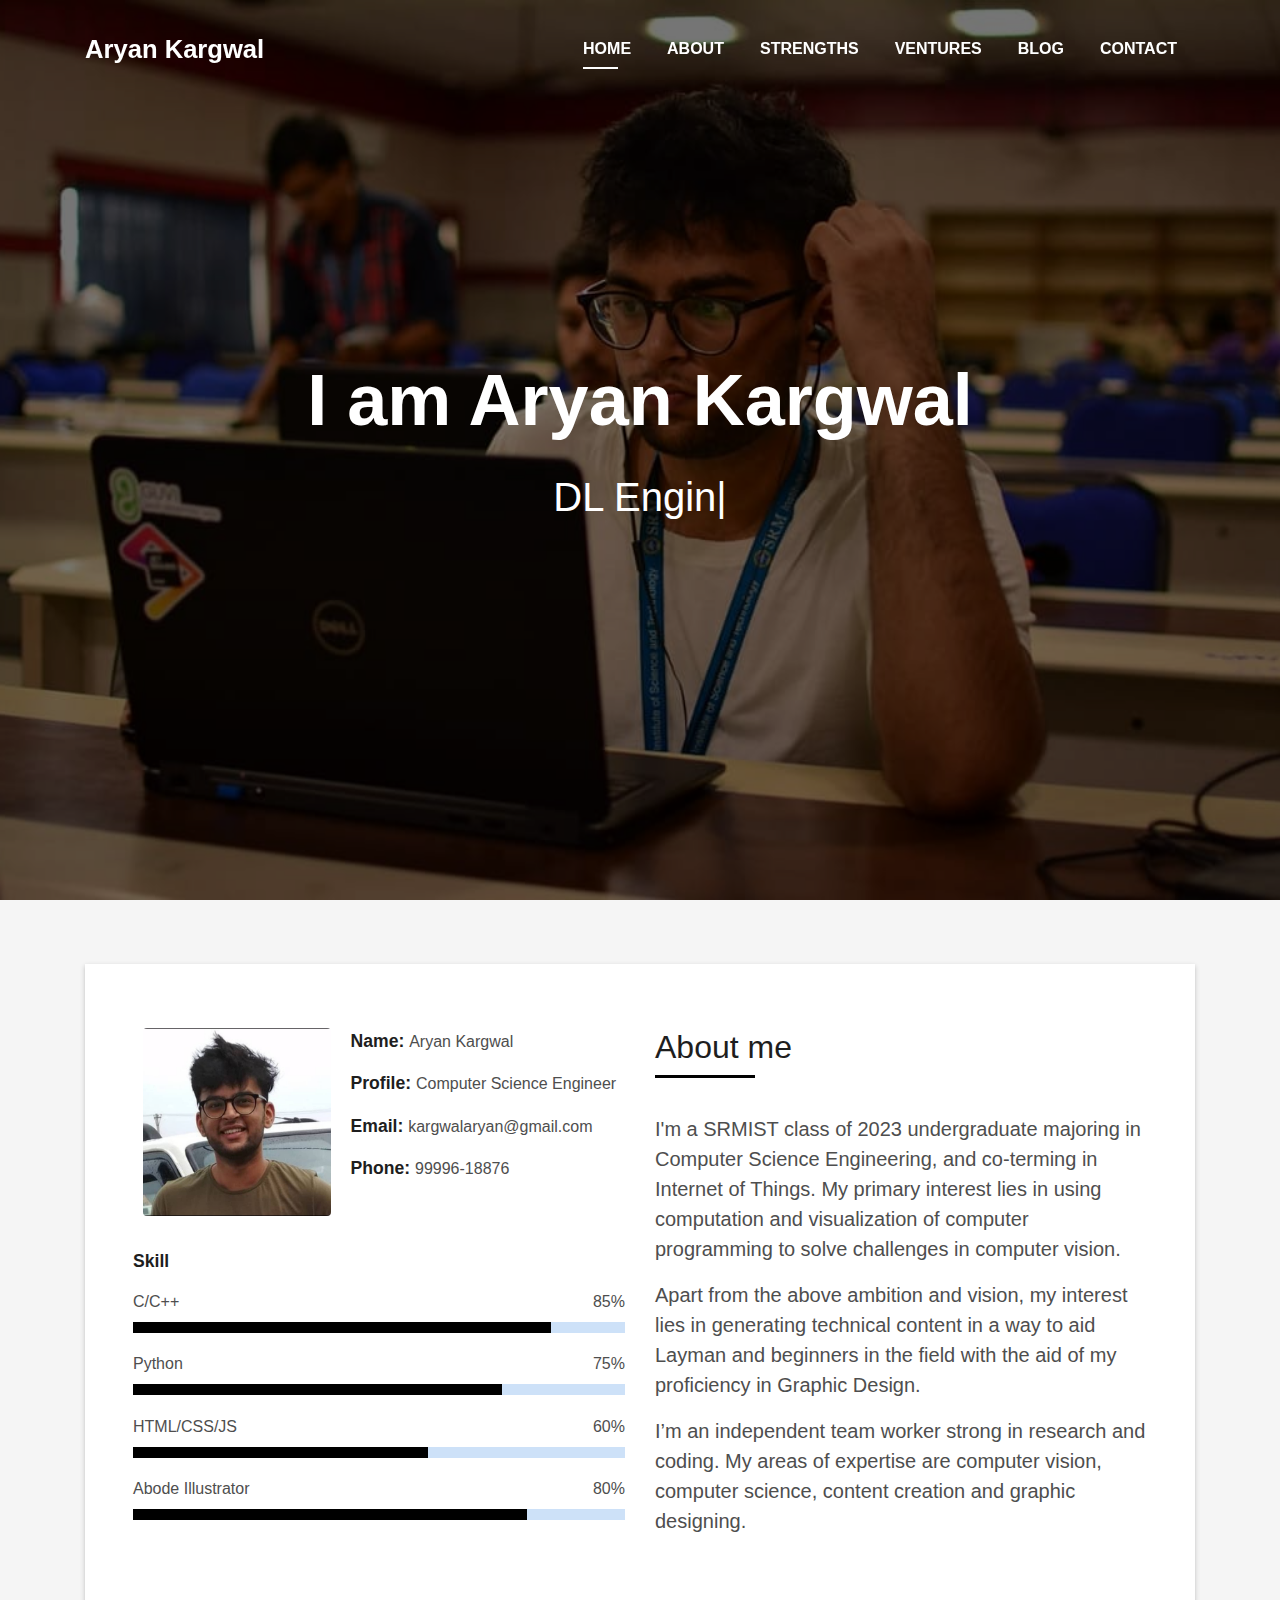
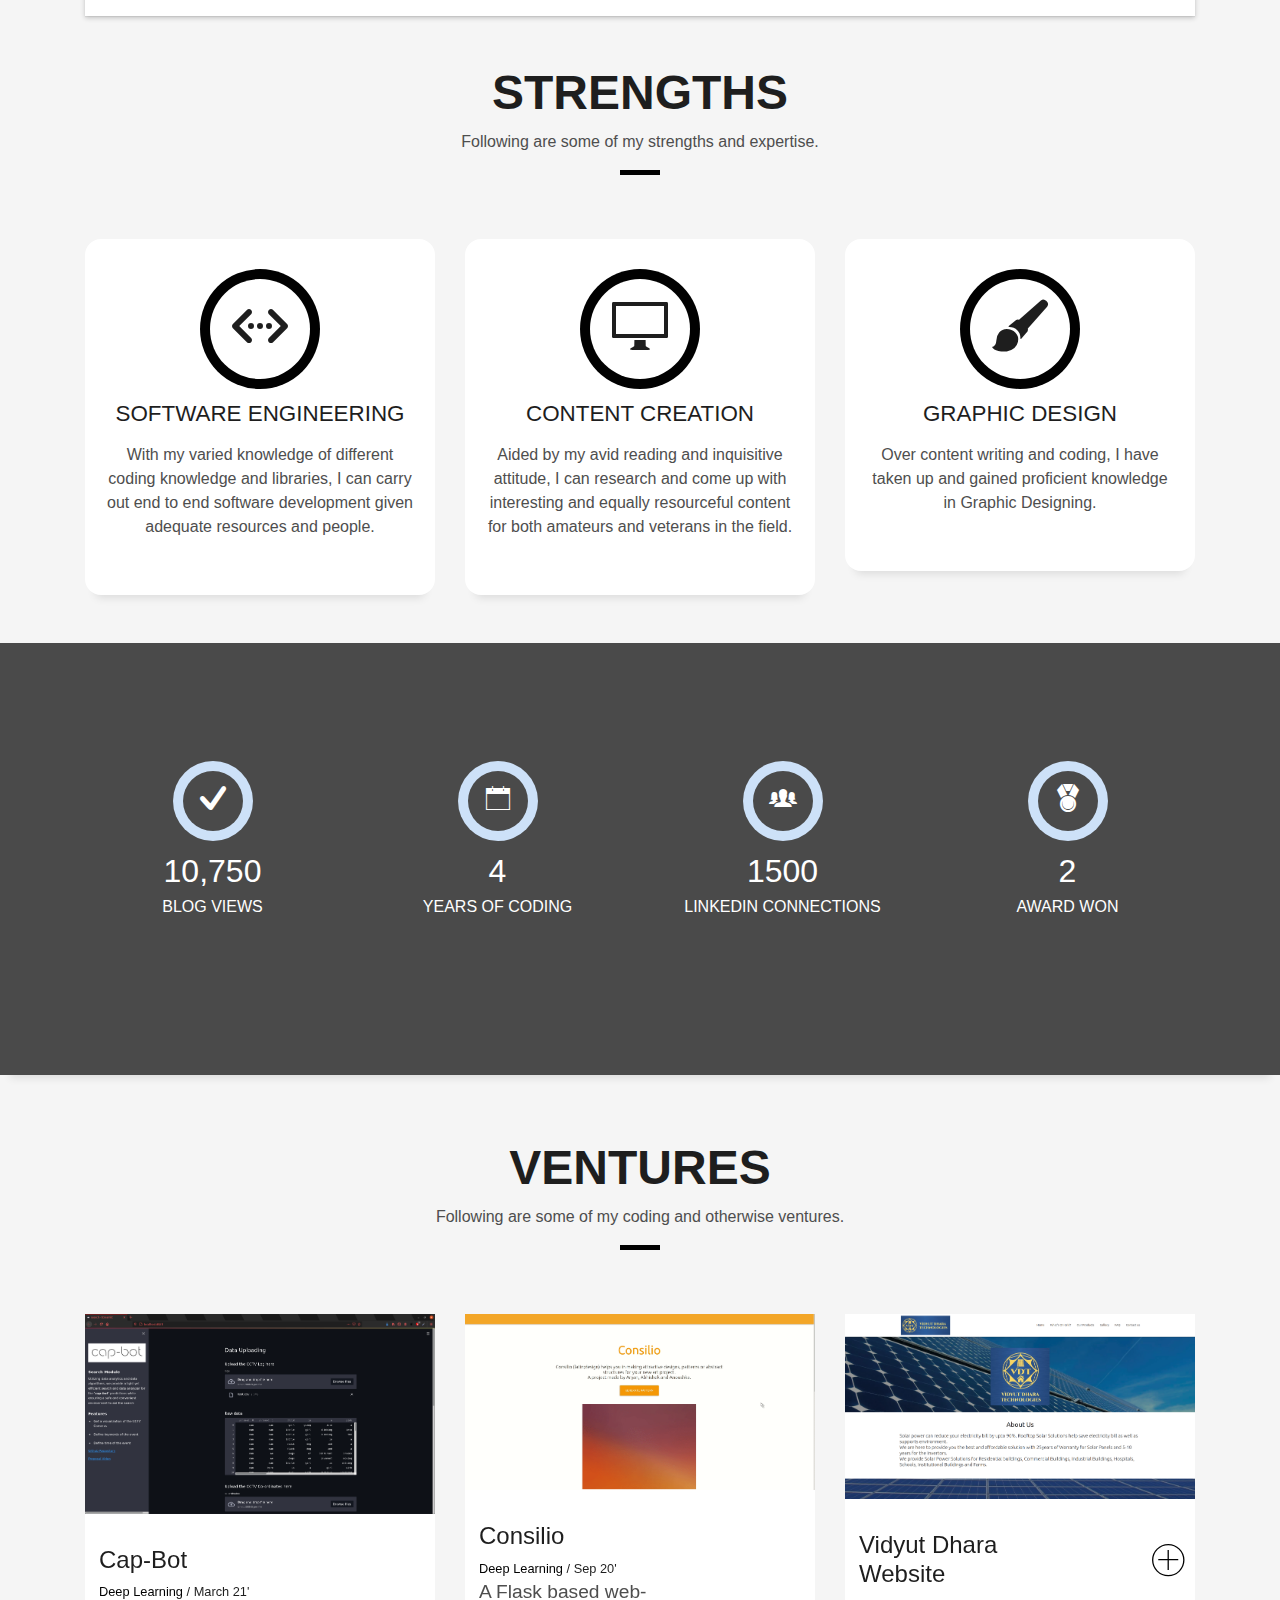
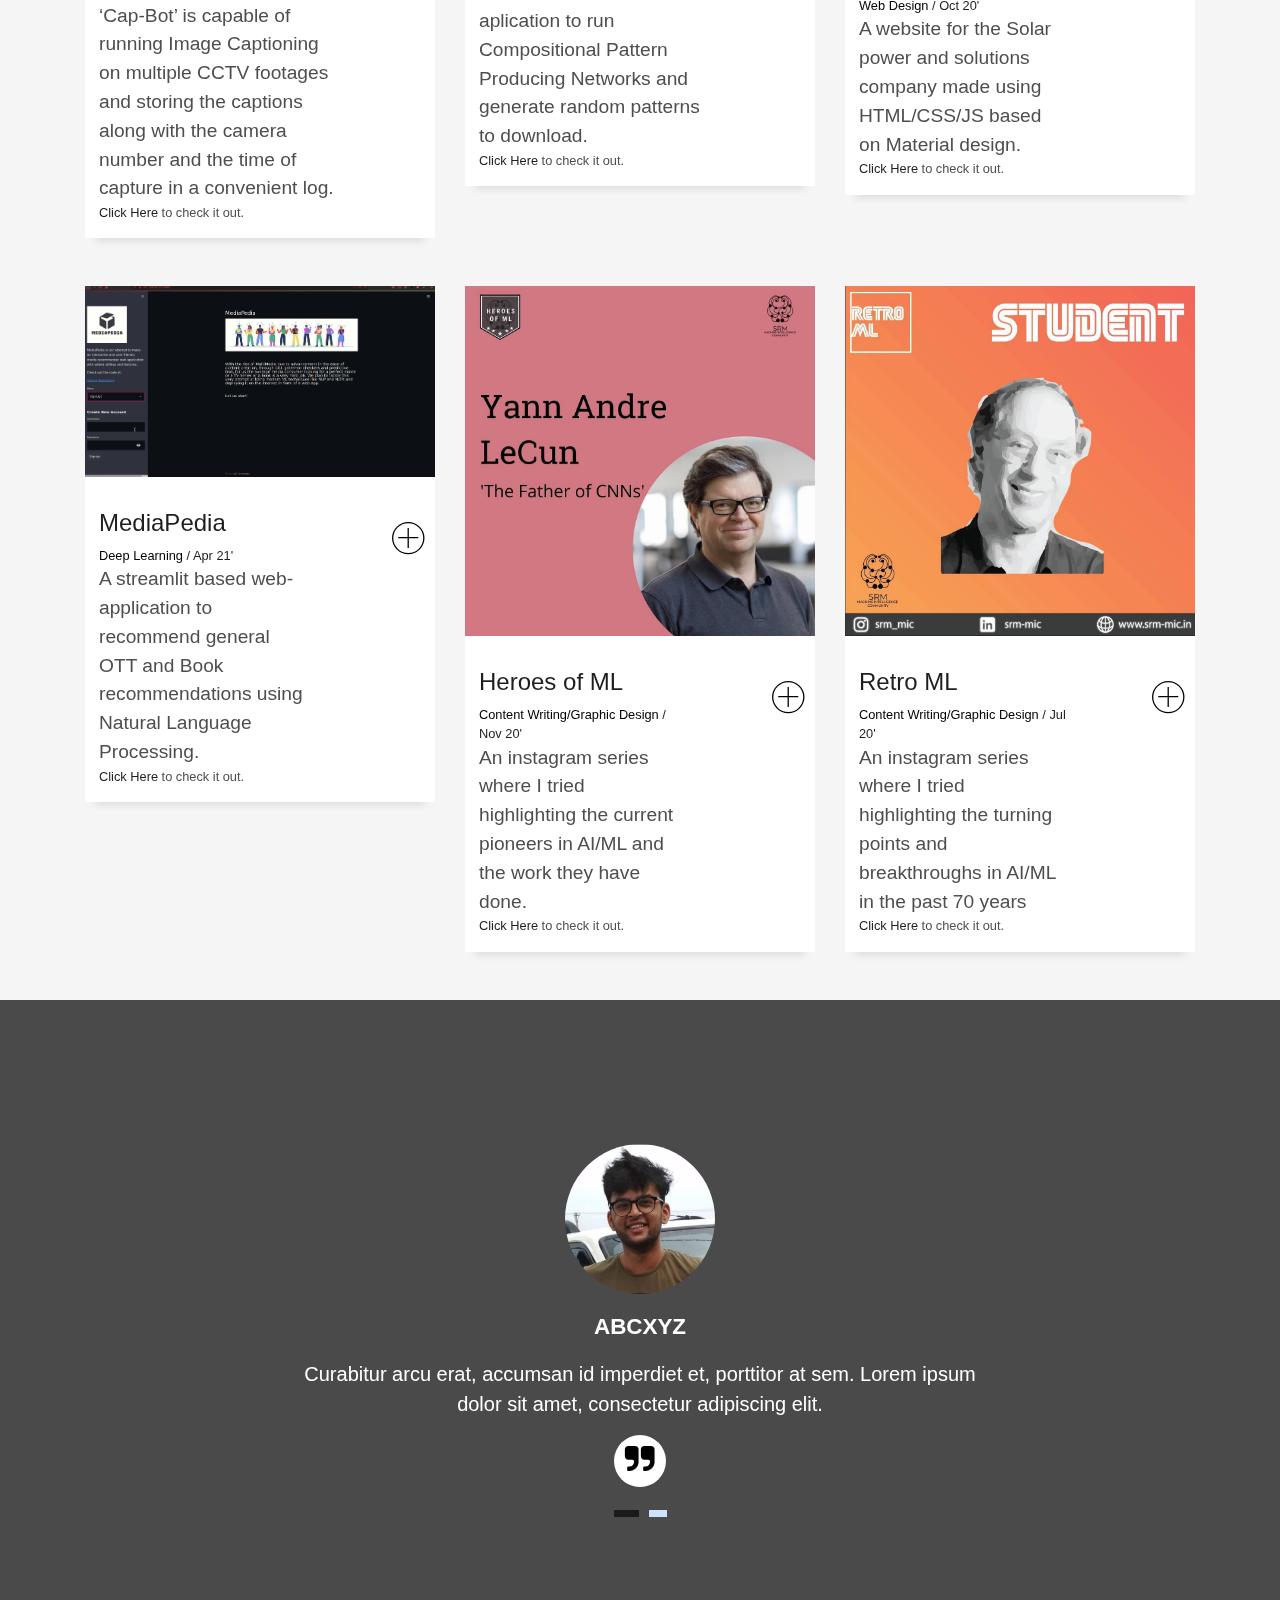
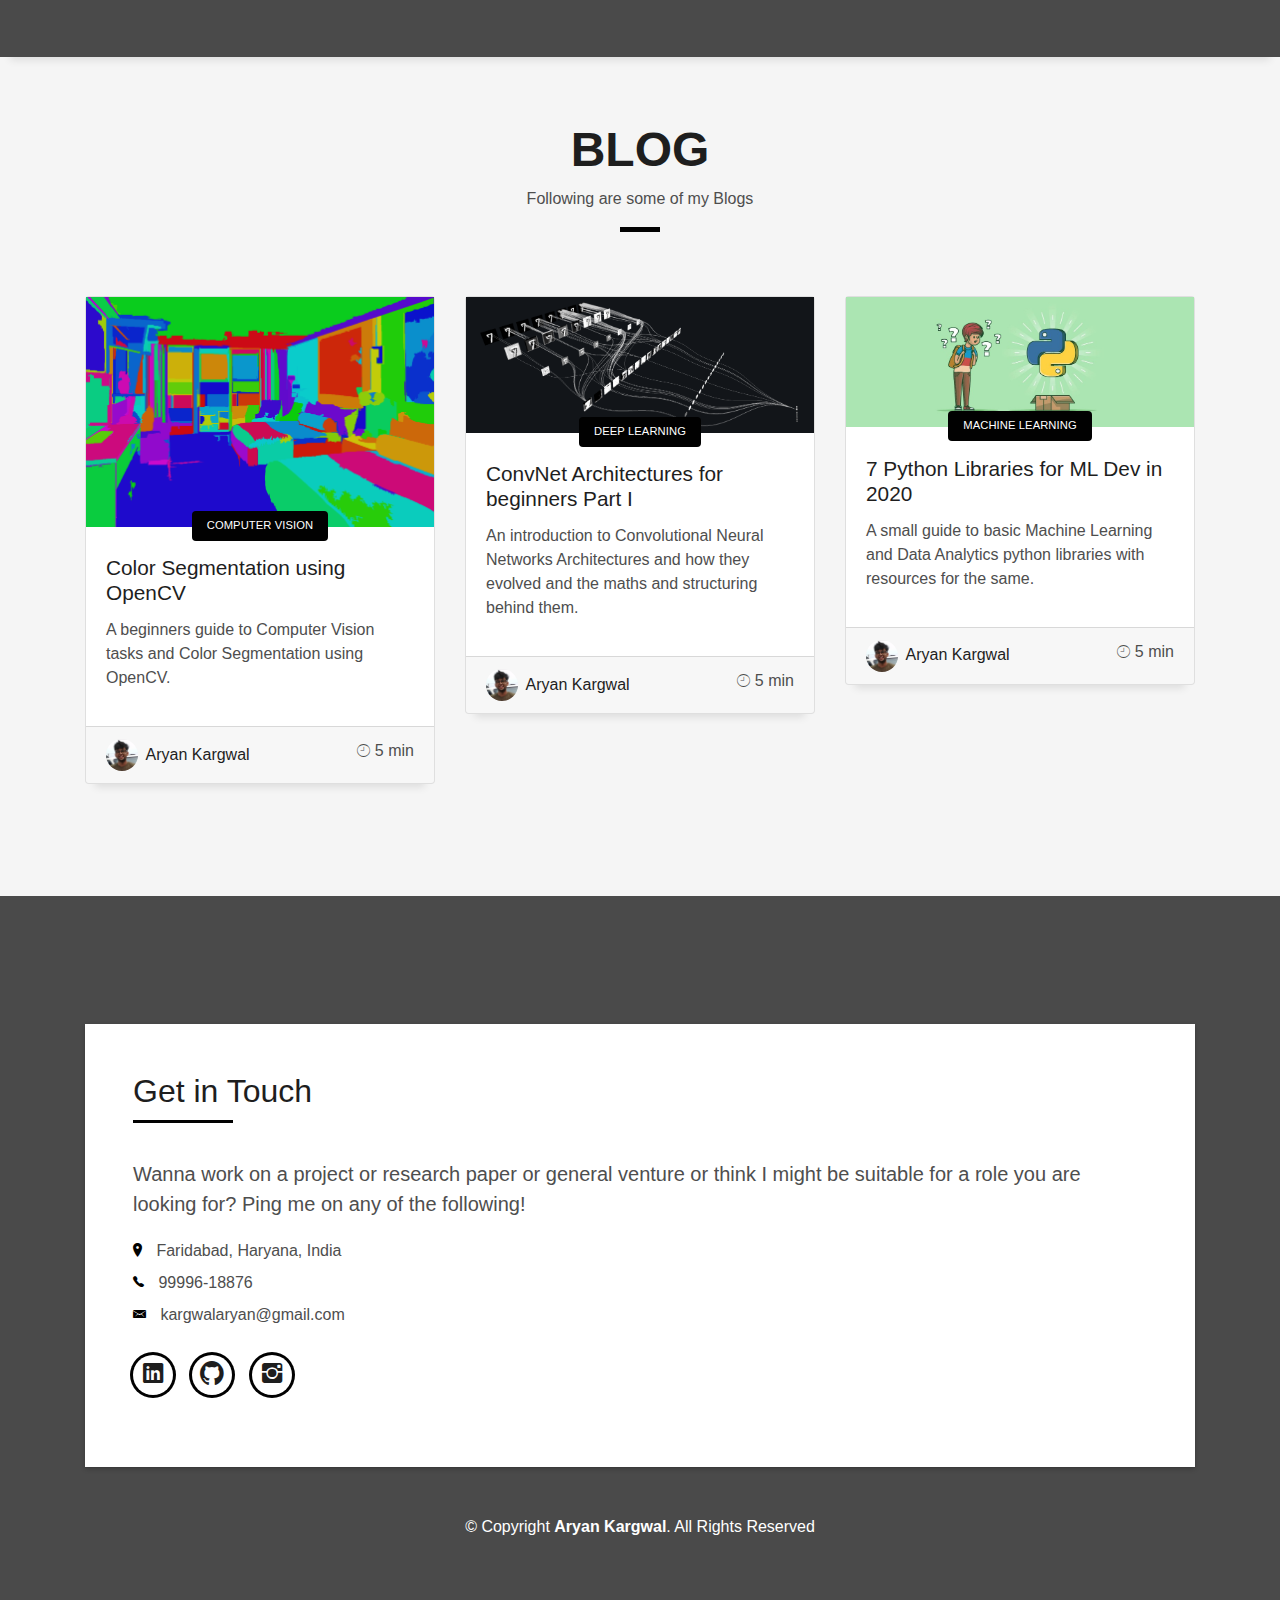
==== commit 2b597ce8: "contact added" ====
--- a/index.html
+++ b/index.html
@@ -441,8 +441,8 @@
           <div id="testimonial-mf" class="owl-carousel owl-theme">
             <div class="testimonial-box">
               <div class="author-test">
-                <img src="img/testimonial-2.jpg" alt="" class="rounded-circle b-shadow-a">
-                <span class="author">Xavi Alonso</span>
+                <img src="img/pfp.jpg" height="150px" alt="" class="rounded-circle b-shadow-a">
+                <span class="author">abcxyz</span>
               </div>
               <div class="content-test">
                 <p class="description lead">
@@ -454,8 +454,8 @@
             </div>
             <div class="testimonial-box">
               <div class="author-test">
-                <img src="img/testimonial-4.jpg" alt="" class="rounded-circle b-shadow-a">
-                <span class="author">Marta Socrate</span>
+                <img src="img/pfp.jpg" height="150px" alt="" class="rounded-circle b-shadow-a">
+                <span class="author">abcxyz</span>
               </div>
               <div class="content-test">
                 <p class="description lead">
@@ -596,24 +596,20 @@
                     </h5>
                   </div>
                   <div class="more-info">
-                    <p class="lead">
-                      Lorem ipsum dolor sit amet consectetur adipisicing elit. Facilis dolorum dolorem soluta quidem
-                      expedita aperiam aliquid at.
-                      Totam magni ipsum suscipit amet? Autem nemo esse laboriosam ratione nobis
-                      mollitia inventore?
+                    <p class="lead">  
+                      Wanna work on a project or research paper or general venture or think I might be suitable for a role you are looking for? Ping me on any of the following!
                     </p>
                     <ul class="list-ico">
-                      <li><span class="ion-ios-location"></span> 329 WASHINGTON ST BOSTON, MA 02108</li>
-                      <li><span class="ion-ios-telephone"></span> (617) 557-0089</li>
-                      <li><span class="ion-email"></span> contact@example.com</li>
+                      <li><span class="ion-ios-location"></span> Faridabad, Haryana, India</li>
+                      <li><span class="ion-ios-telephone"></span> 99996-18876</li>
+                      <li><span class="ion-email"></span> kargwalaryan@gmail.com</li>
                     </ul>
                   </div>
                   <div class="socials">
                     <ul>
-                      <li><a href=""><span class="ico-circle"><i class="ion-social-facebook"></i></span></a></li>
-                      <li><a href=""><span class="ico-circle"><i class="ion-social-instagram"></i></span></a></li>
-                      <li><a href=""><span class="ico-circle"><i class="ion-social-twitter"></i></span></a></li>
-                      <li><a href=""><span class="ico-circle"><i class="ion-social-pinterest"></i></span></a></li>
+                      <li><a href="https://www.linkedin.com/in/aryan-kargwal-2550561a2/"><span class="ico-circle"><i class="ion-social-linkedin"></i></span></a></li>
+                      <li><a href="https://github.com/aryankargwal"><span class="ico-circle"><i class="ion-social-github"></i></span></a></li>
+                      <li><a href="https://www.instagram.com/the_cringinator/"><span class="ico-circle"><i class="ion-social-instagram"></i></span></a></li>
                     </ul>
                   </div>
                 </div>
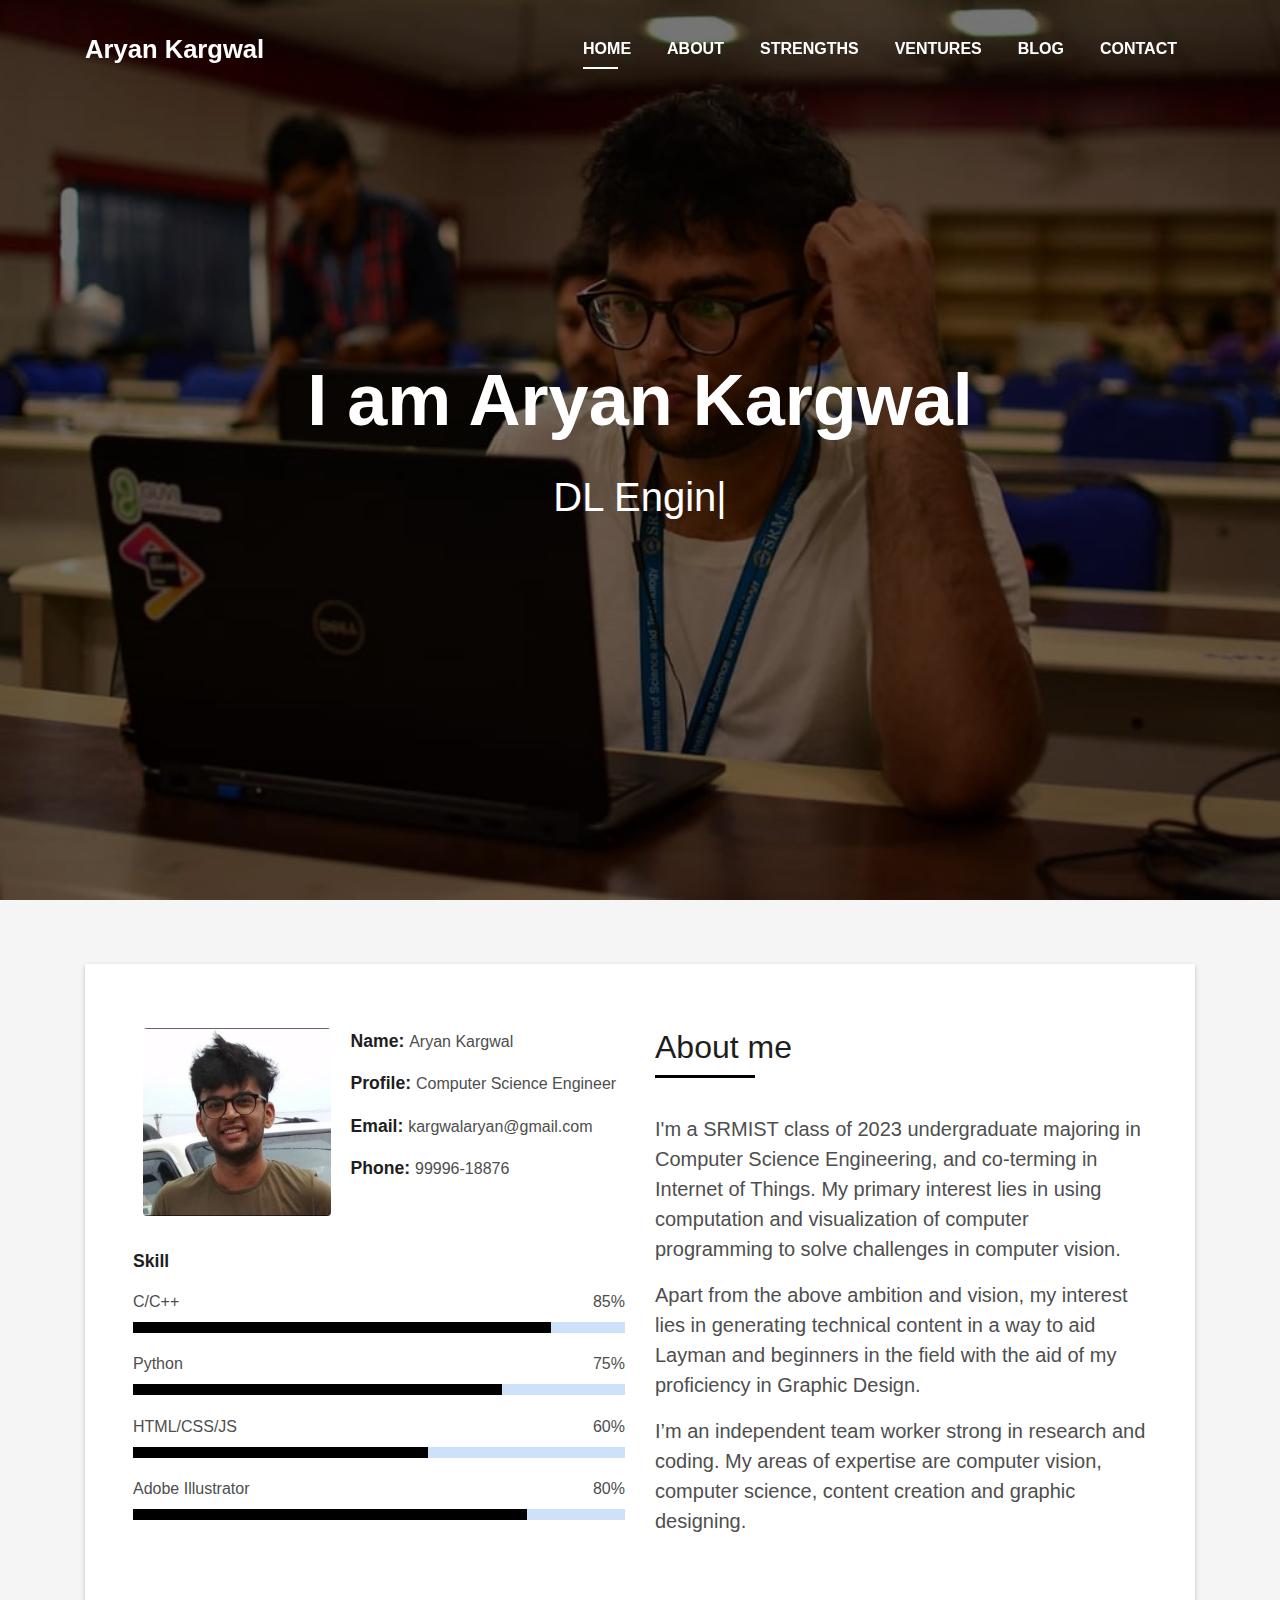
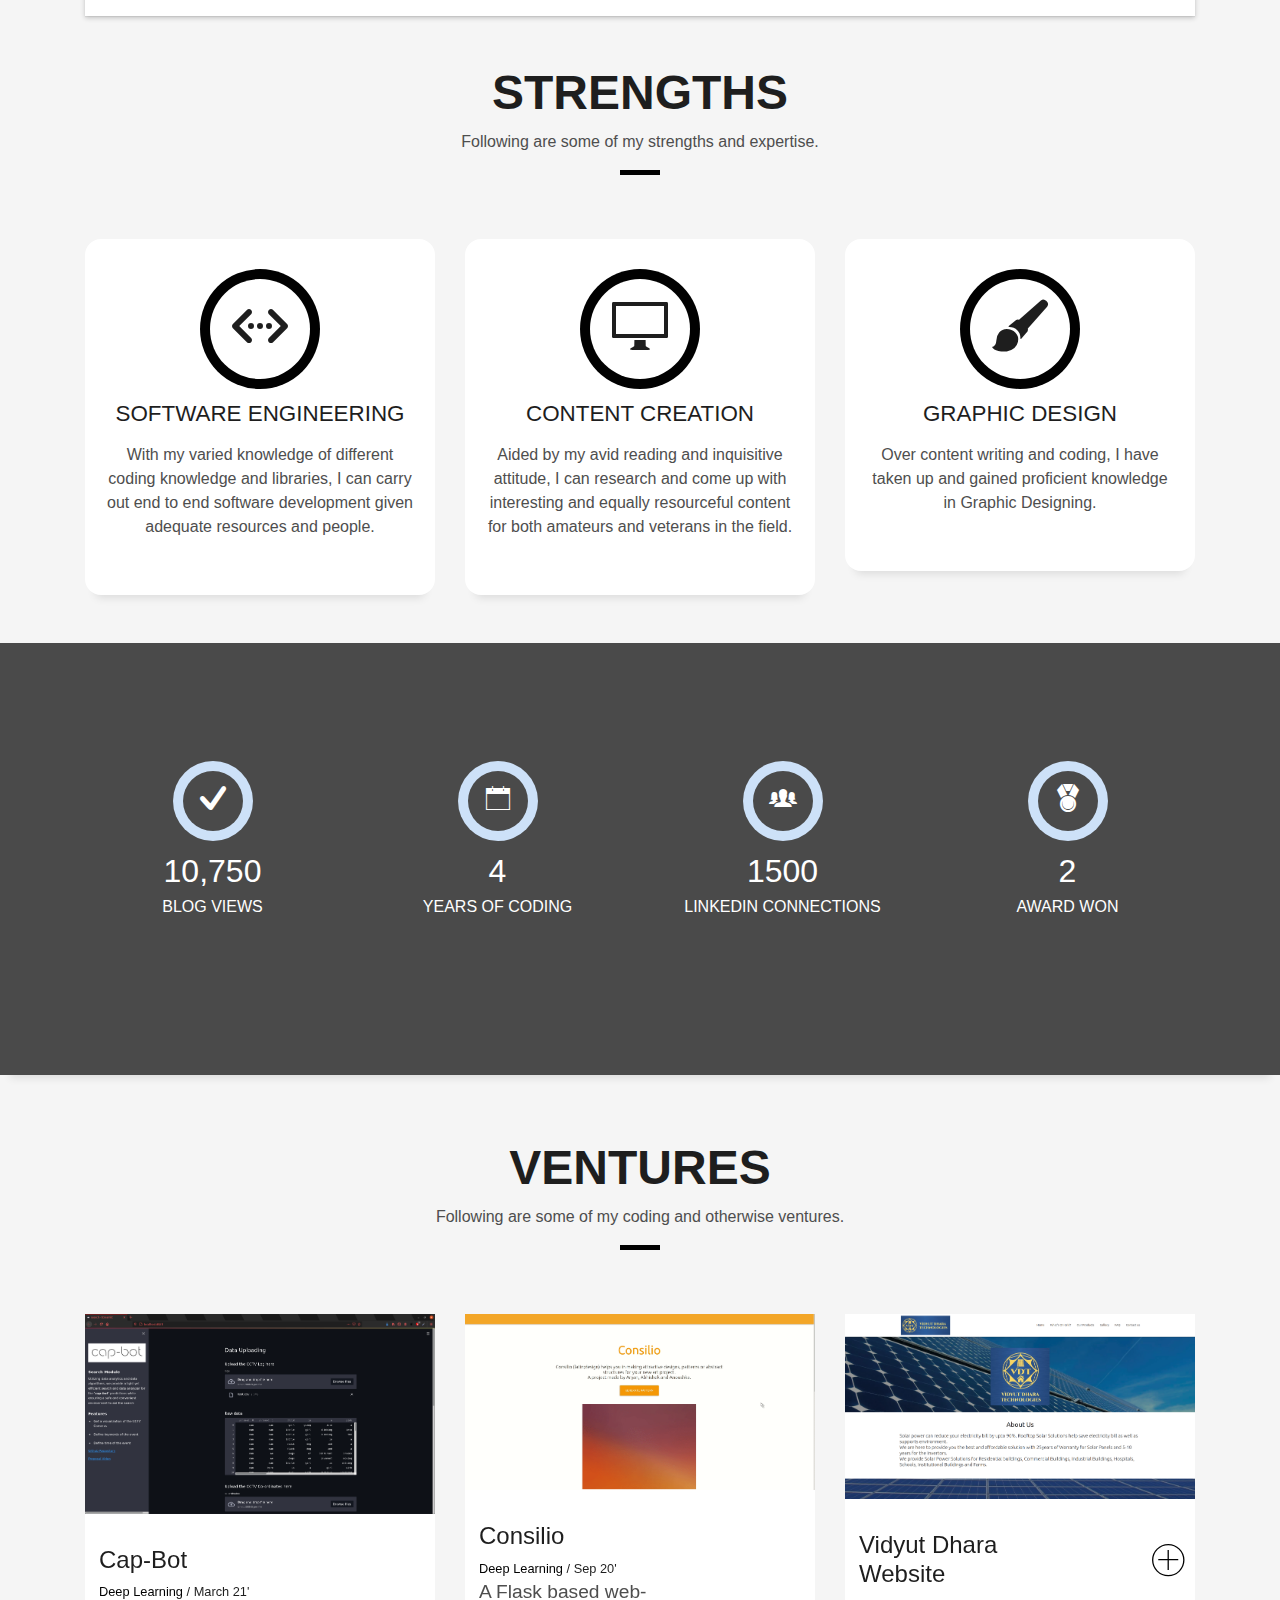
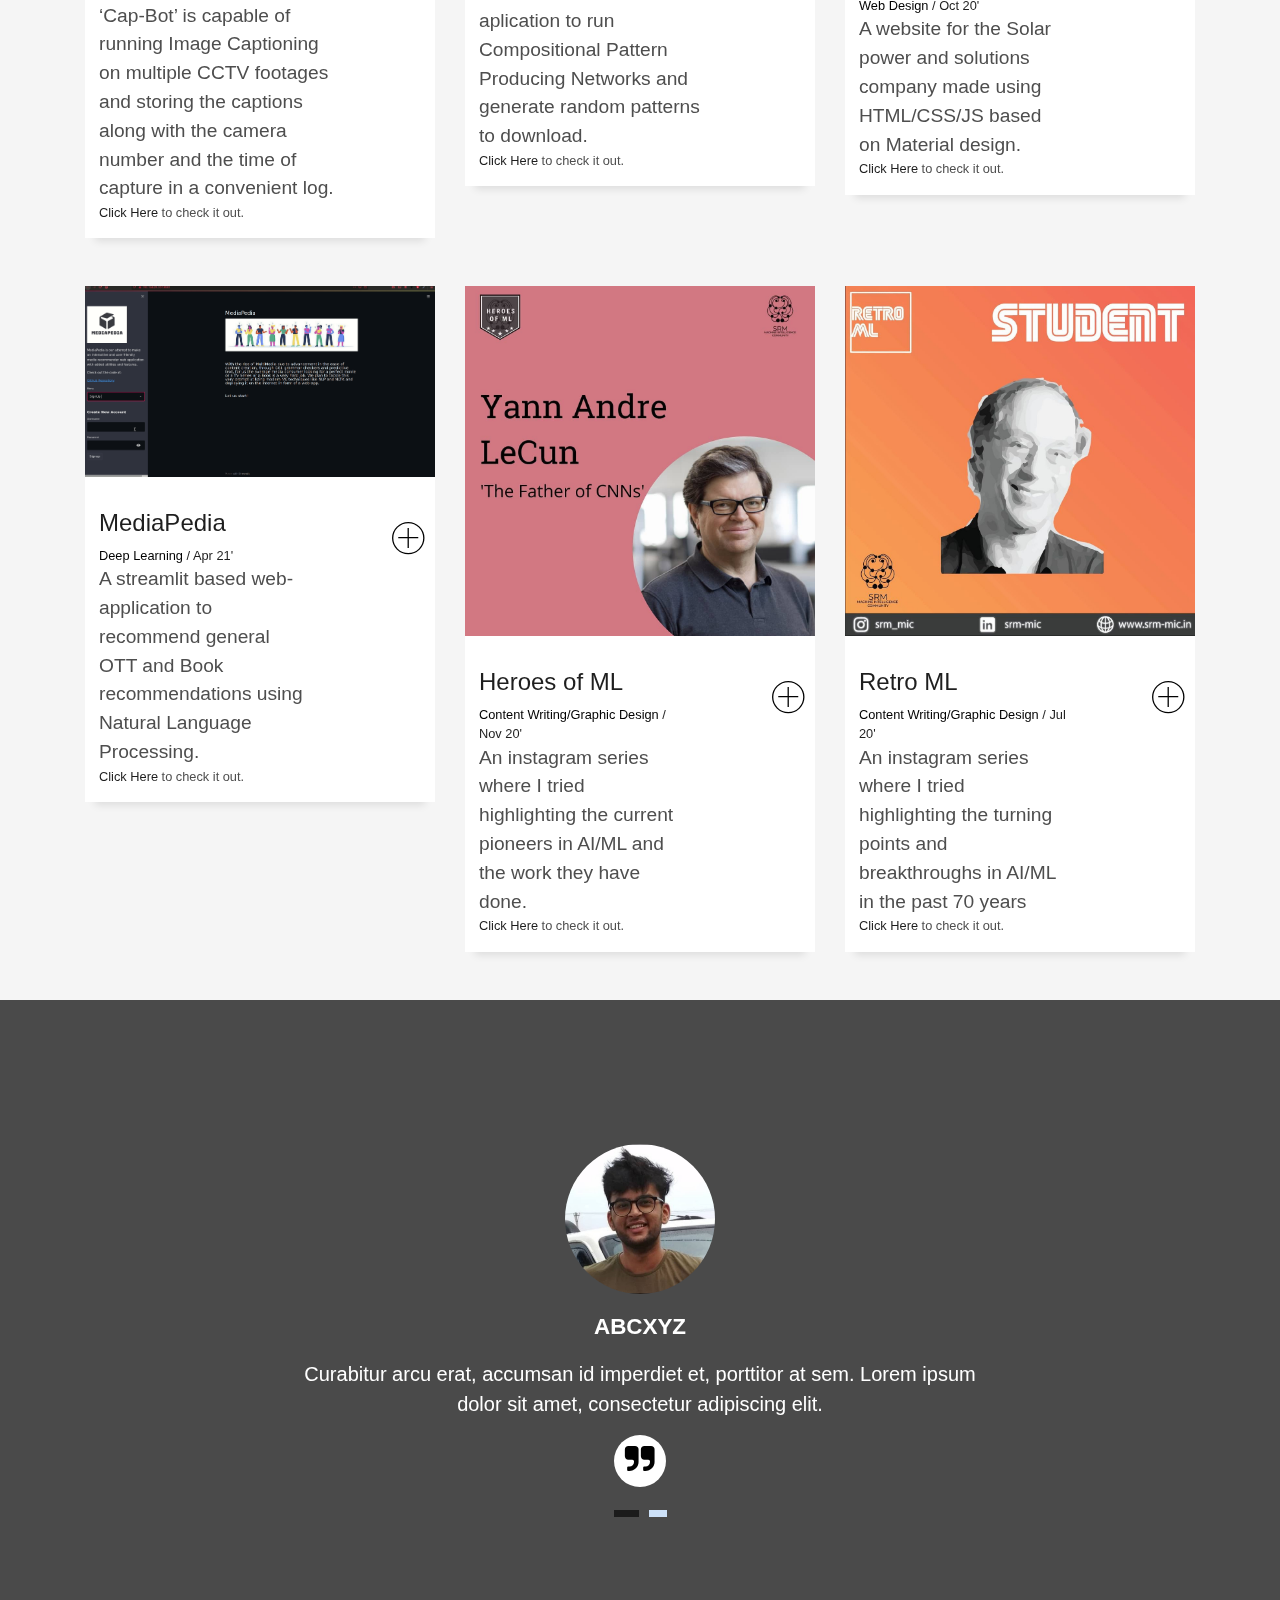
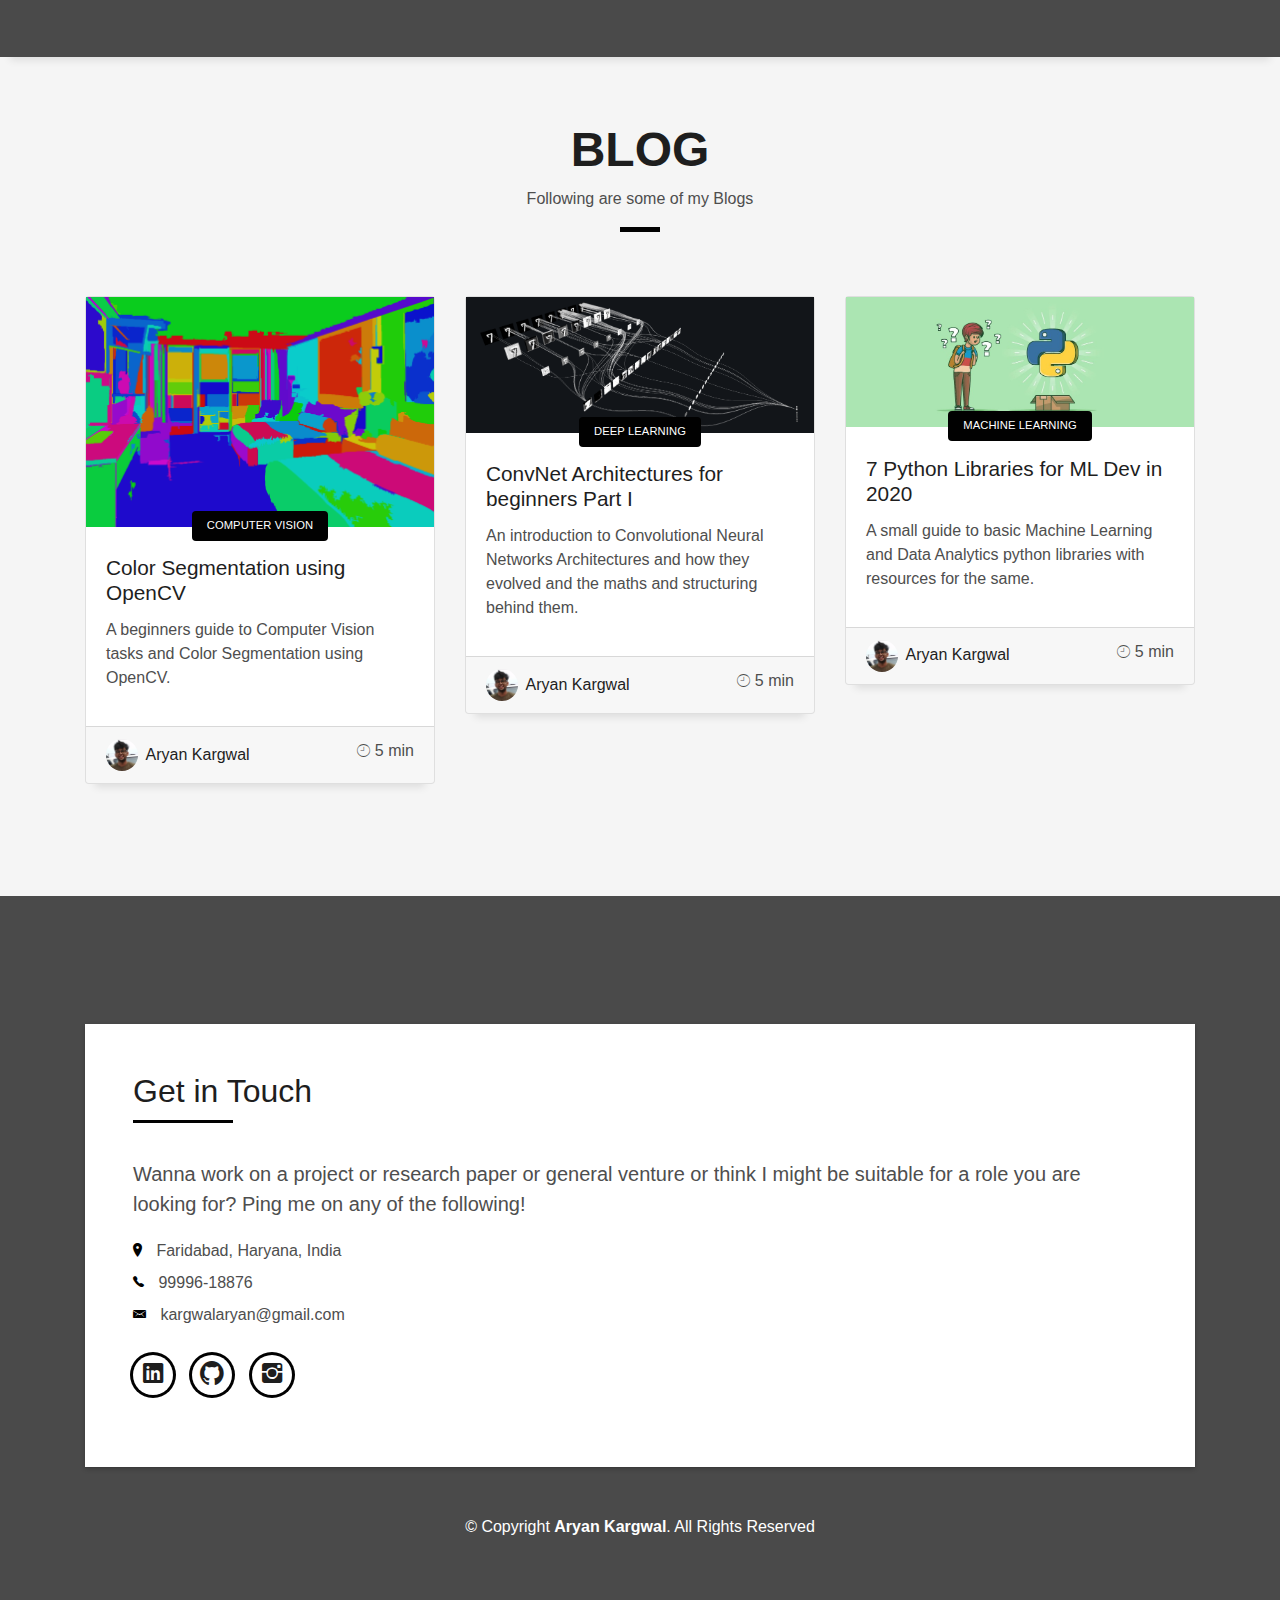
==== commit 85bc9ffb: "Update index.html" ====
--- a/index.html
+++ b/index.html
@@ -118,7 +118,7 @@
                     <div class="progress-bar" role="progressbar" style="width: 60%" aria-valuenow="50" aria-valuemin="0"
                       aria-valuemax="100"></div>
                   </div>
-                  <span>Abode Illustrator</span> <span class="pull-right">80%</span>
+                  <span>Adobe Illustrator</span> <span class="pull-right">80%</span>
                   <div class="progress">
                     <div class="progress-bar" role="progressbar" style="width: 80%" aria-valuenow="90" aria-valuemin="0"
                       aria-valuemax="100"></div>
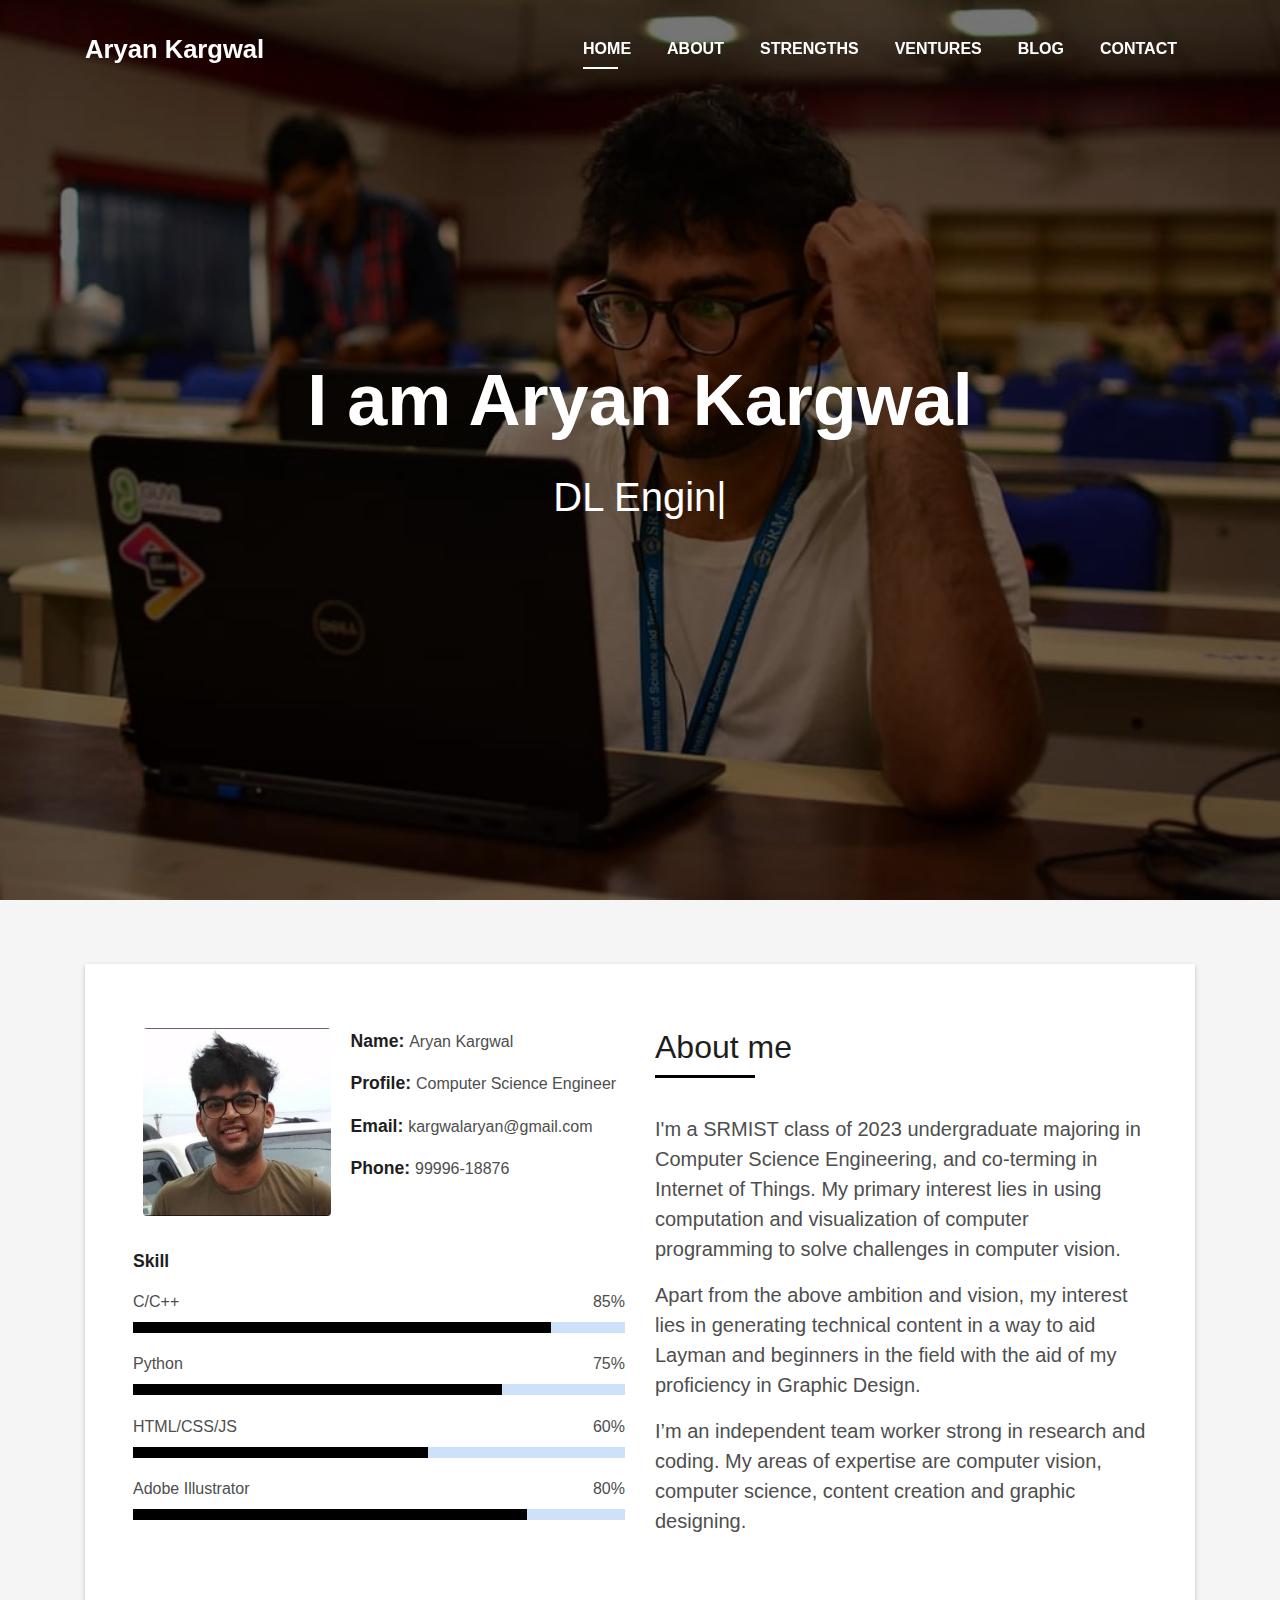
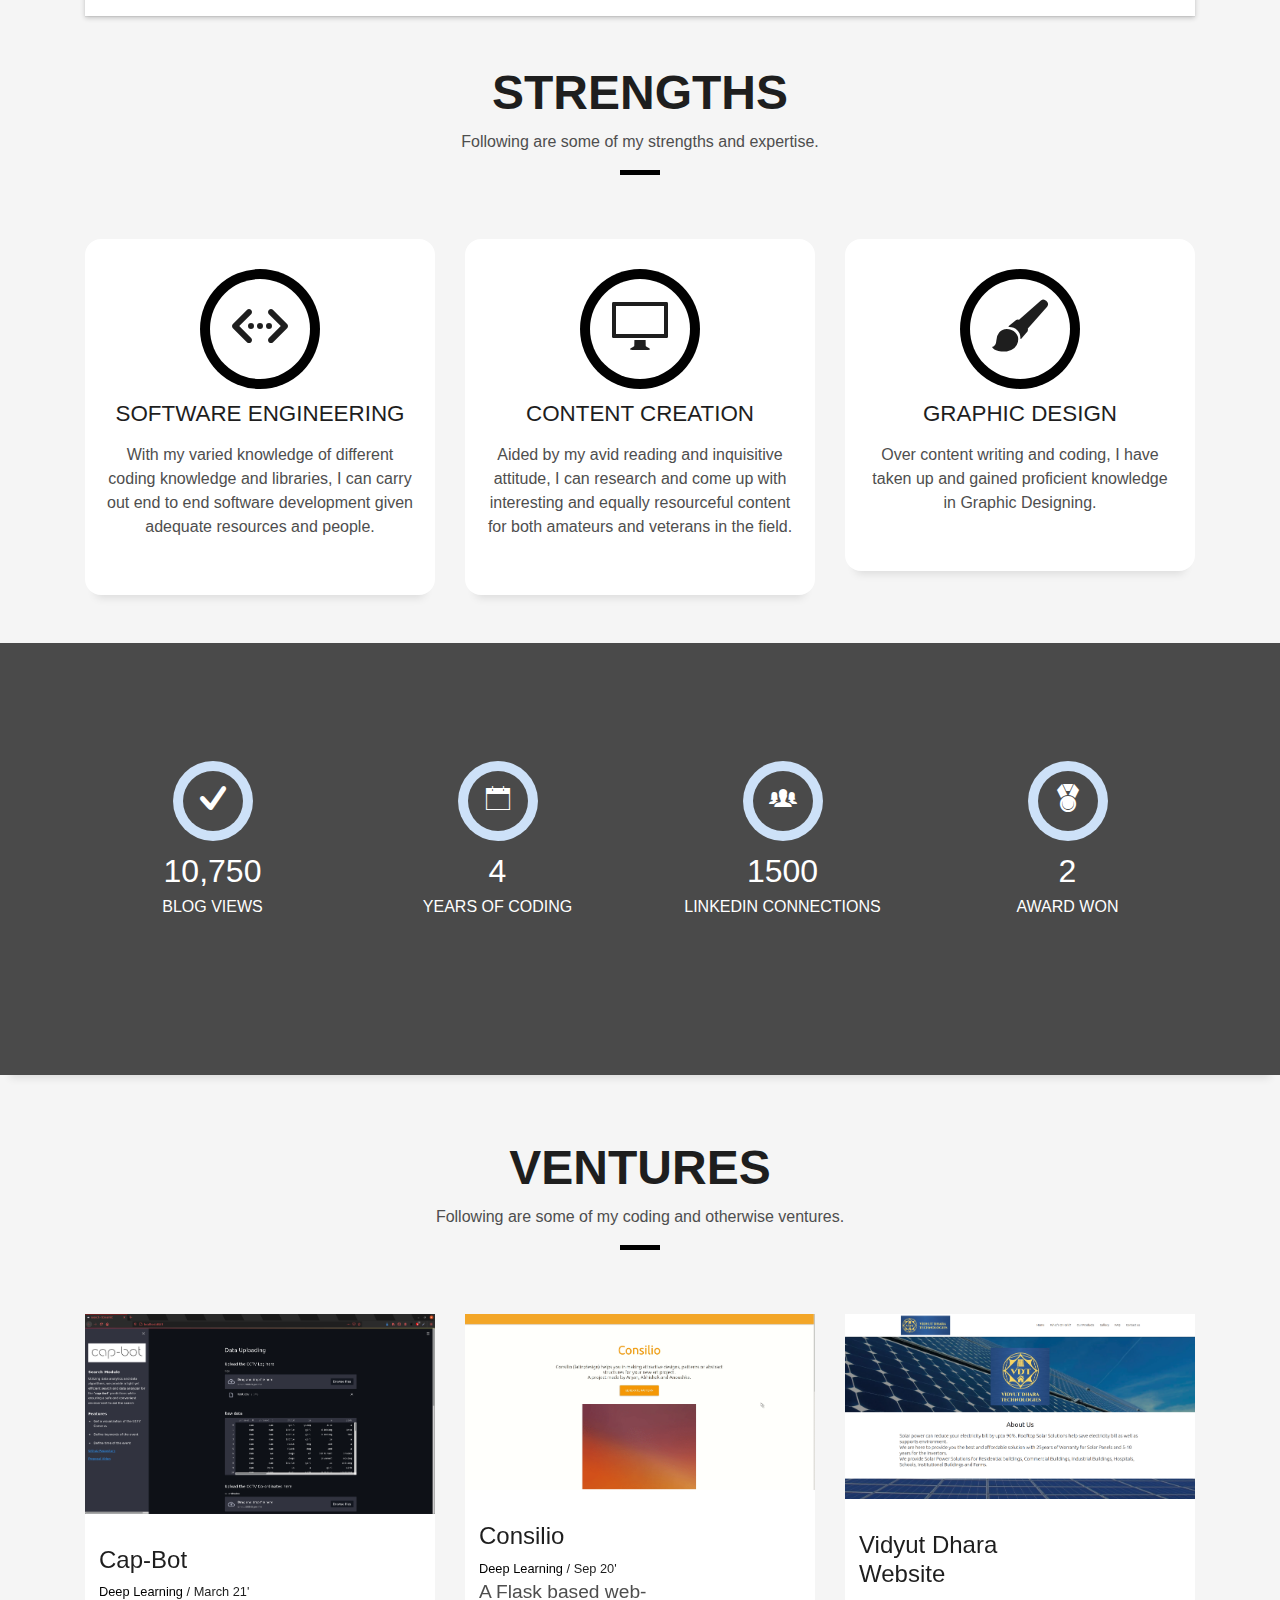
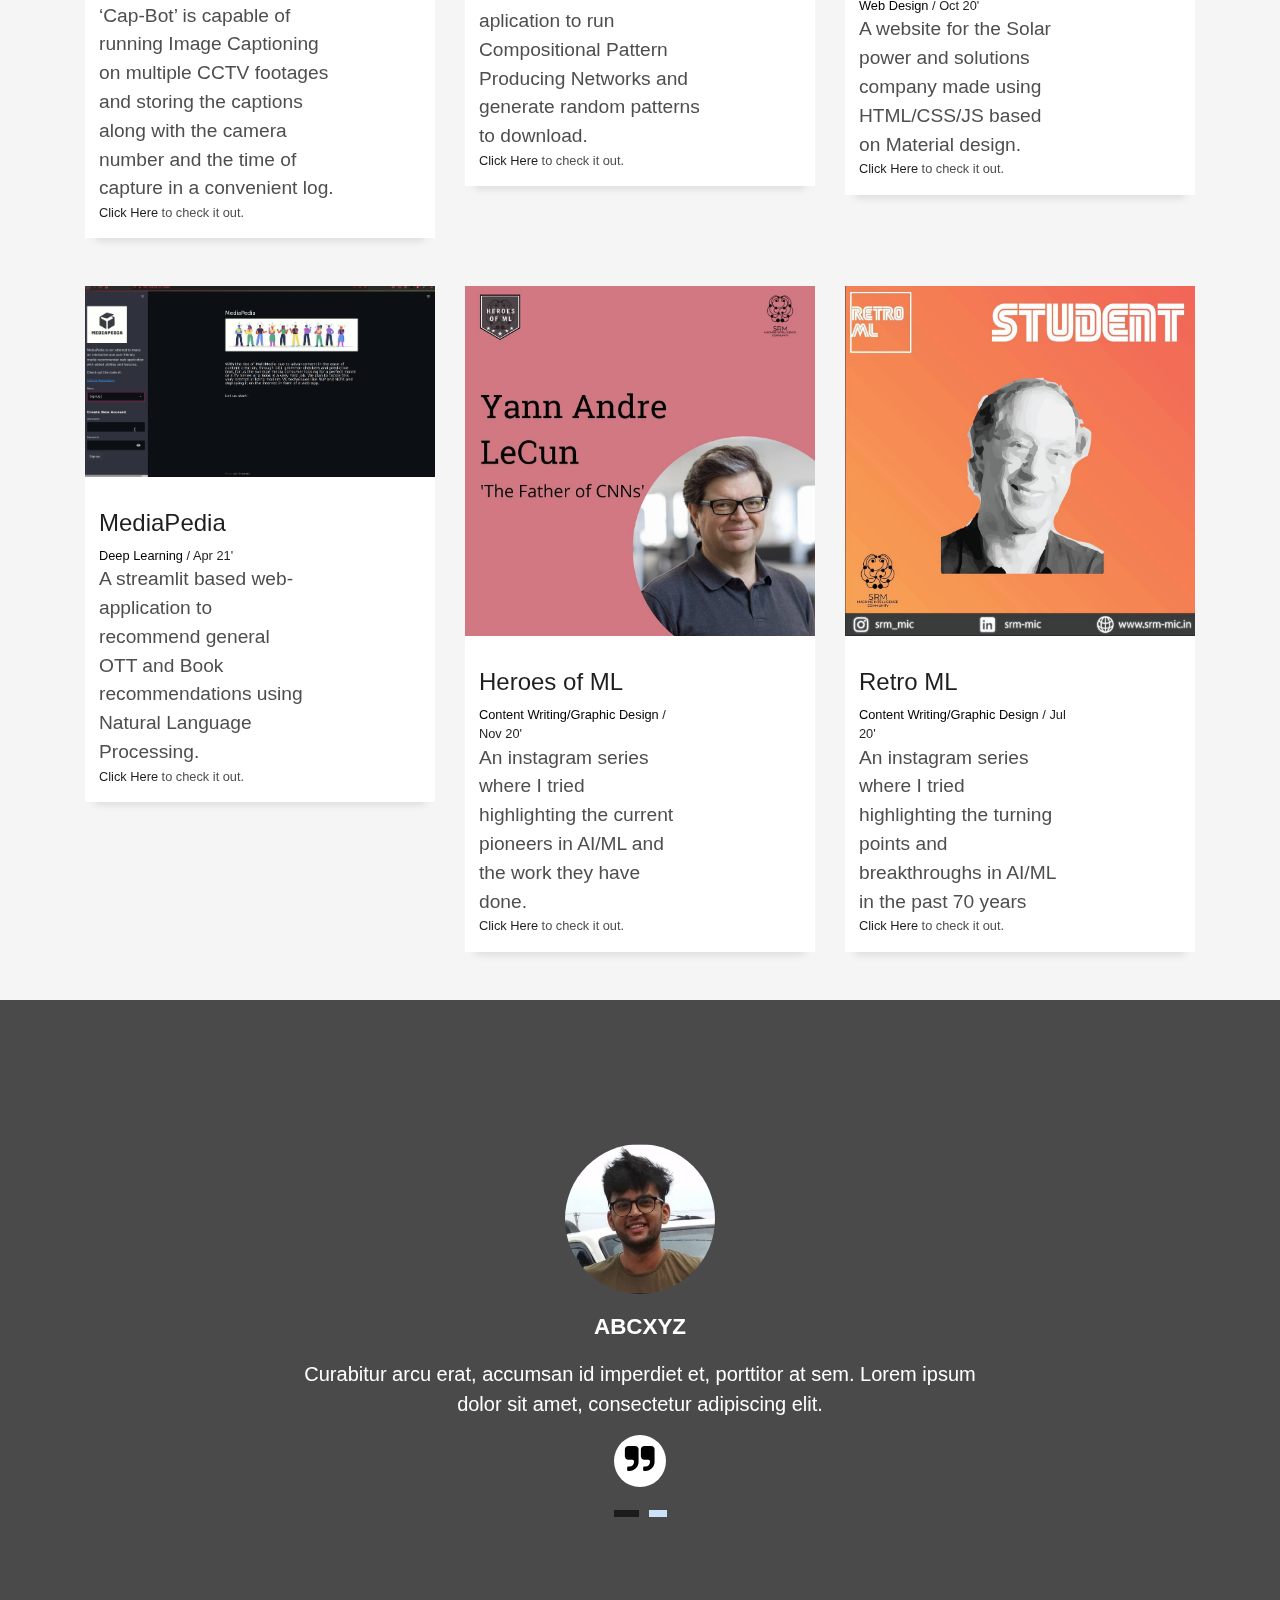
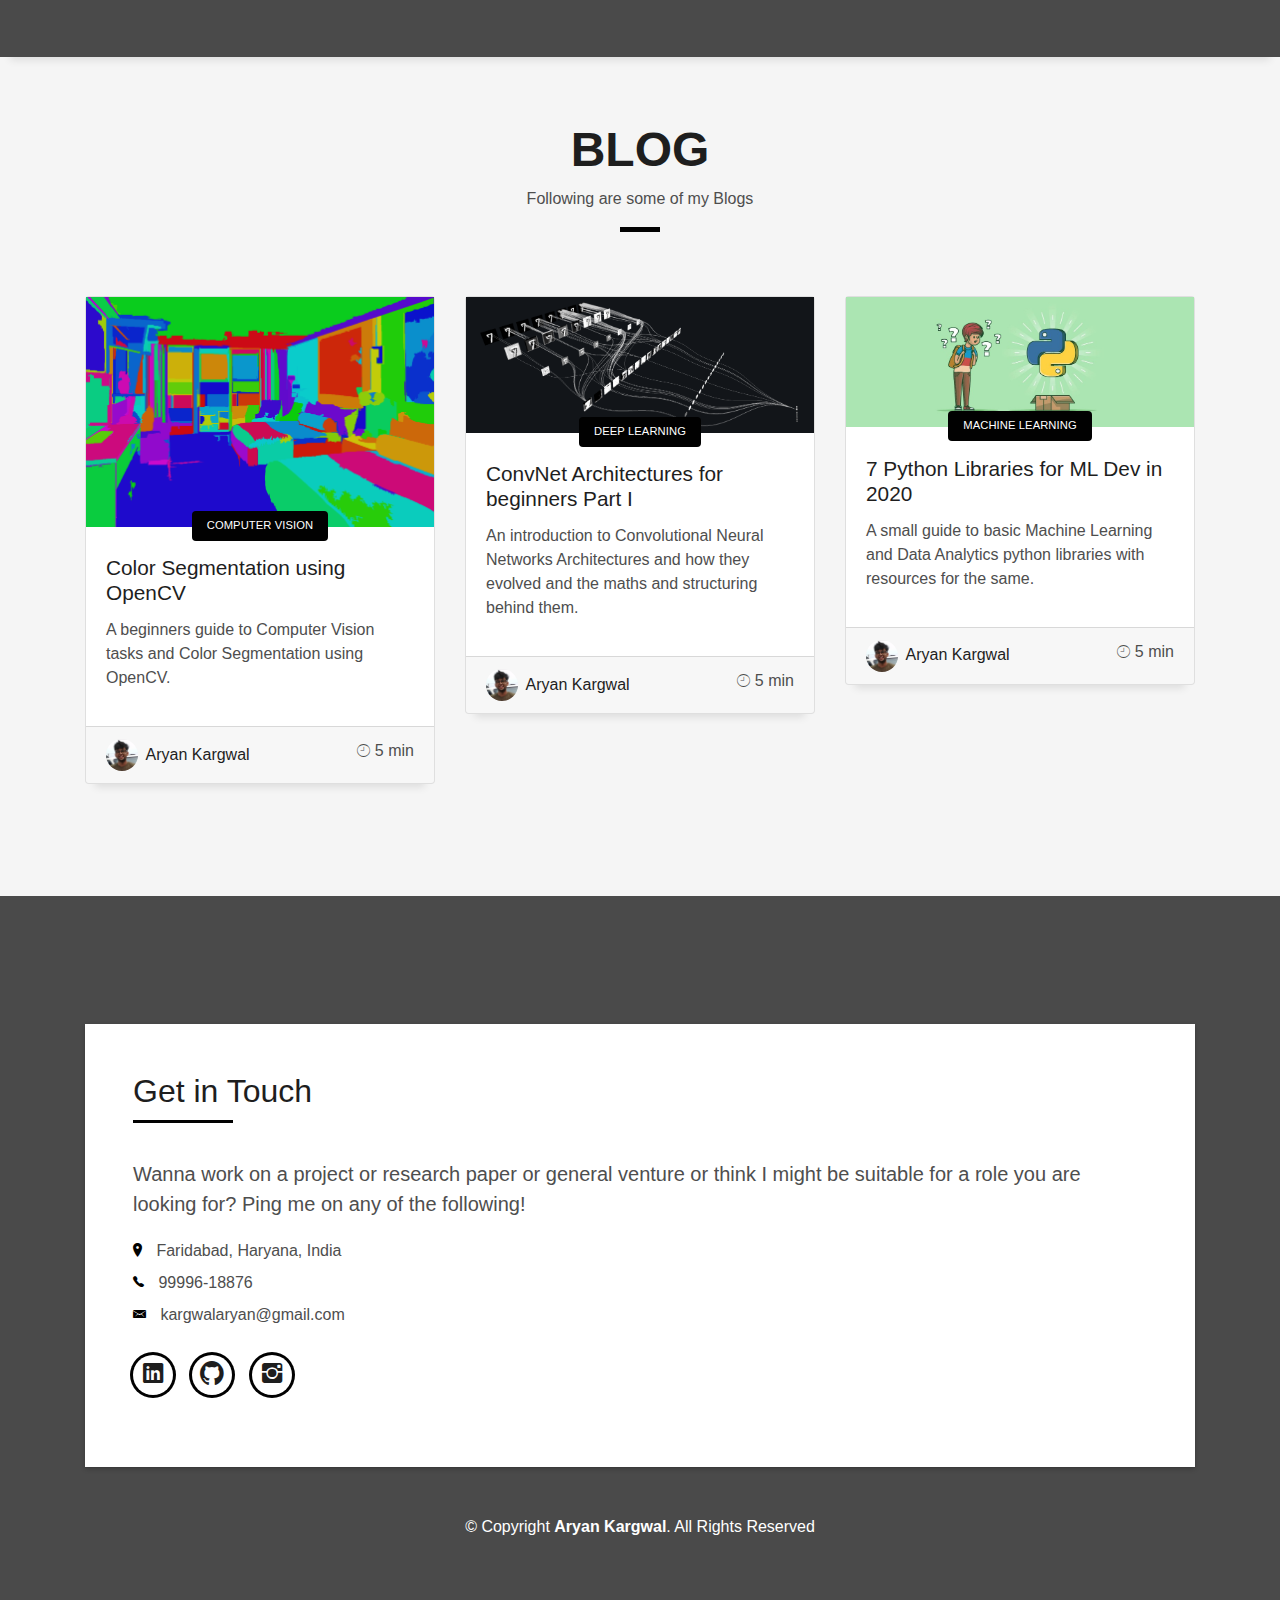
==== commit 5f4c6634: "updates" ====
--- a/index.html
+++ b/index.html
@@ -338,11 +338,6 @@
                       </span>
                     </div>
                   </div>
-                  <div class="col-sm-4">
-                    <div class="w-like">
-                      <span class="ion-ios-plus-outline"></span>
-                    </div>
-                  </div>
                 </div>
               </div>
             </a>
@@ -364,11 +359,6 @@
                       </span>
                     </div>
                   </div>
-                  <div class="col-sm-4">
-                    <div class="w-like">
-                      <span class="ion-ios-plus-outline"></span>
-                    </div>
-                  </div>
                 </div>
               </div>
             </a>
@@ -390,11 +380,6 @@
                       </span>
                     </div>
                   </div>
-                  <div class="col-sm-4">
-                    <div class="w-like">
-                      <span class="ion-ios-plus-outline"></span>
-                    </div>
-                  </div>
                 </div>
               </div>
             </a>
@@ -414,11 +399,6 @@
                       <span class="w-ctegory">Content Writing/Graphic Design</span> / <span class="w-date">Jul 20'</span><br>
                       <span class="w-text">An instagram series where I tried highlighting the turning points and breakthroughs in AI/ML in the past 70 years<br><a href="https://www.instagram.com/srm_mic/">Click Here</a> to check it out.
                       </span>
-                    </div>
-                  </div>
-                  <div class="col-sm-4">
-                    <div class="w-like">
-                      <span class="ion-ios-plus-outline"></span>
                     </div>
                   </div>
                 </div>
